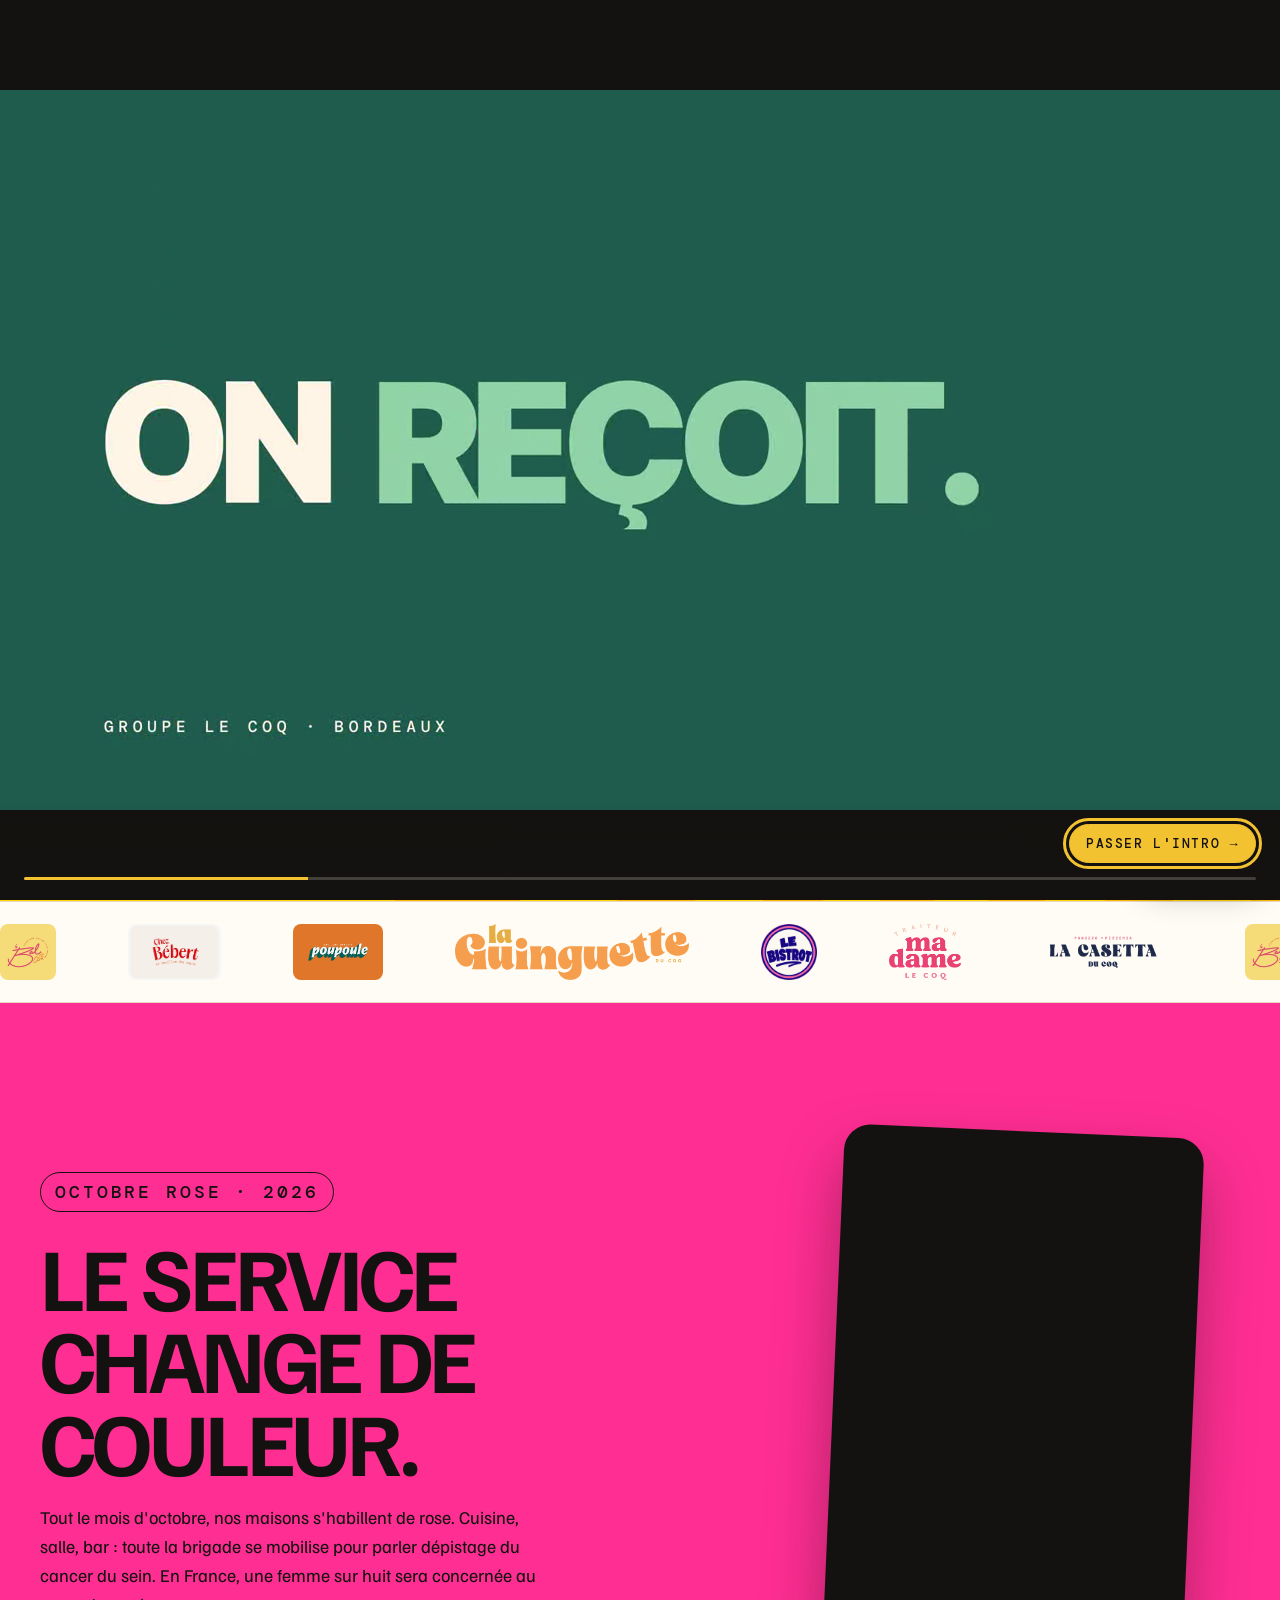
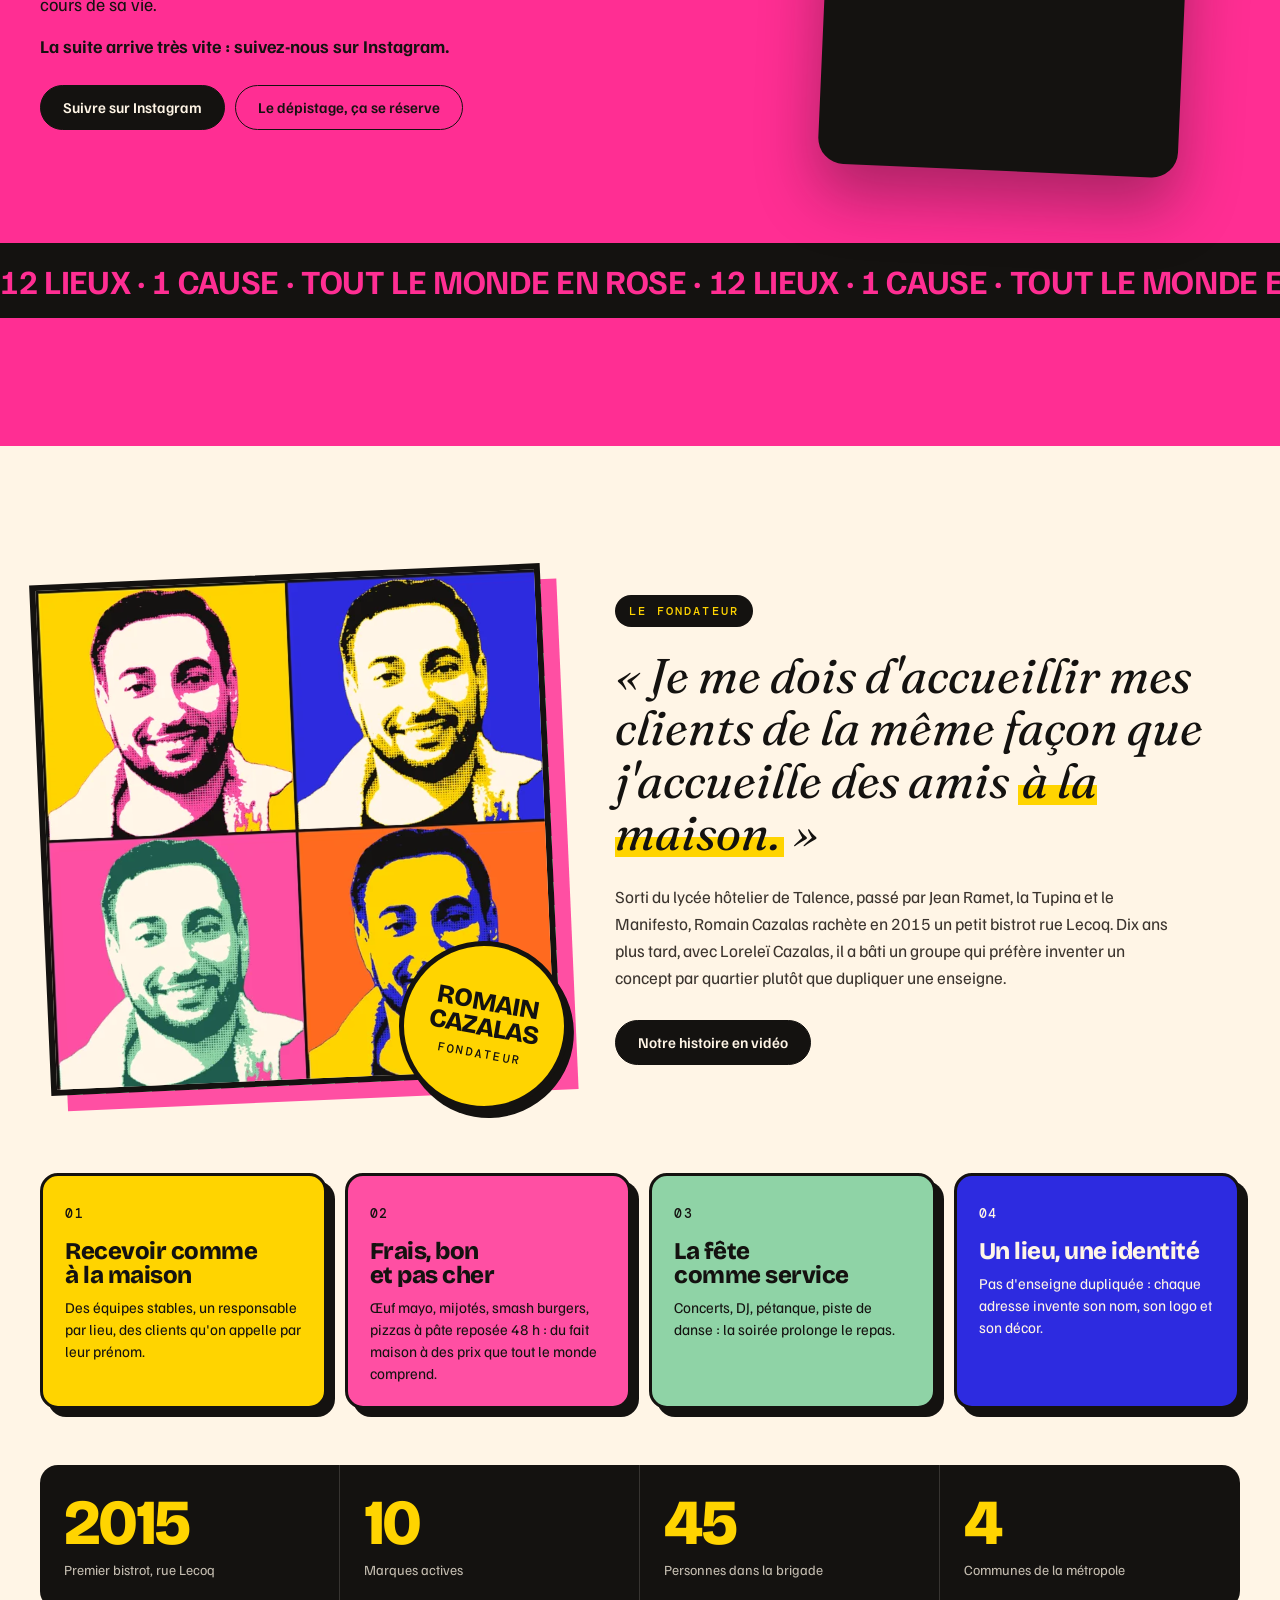
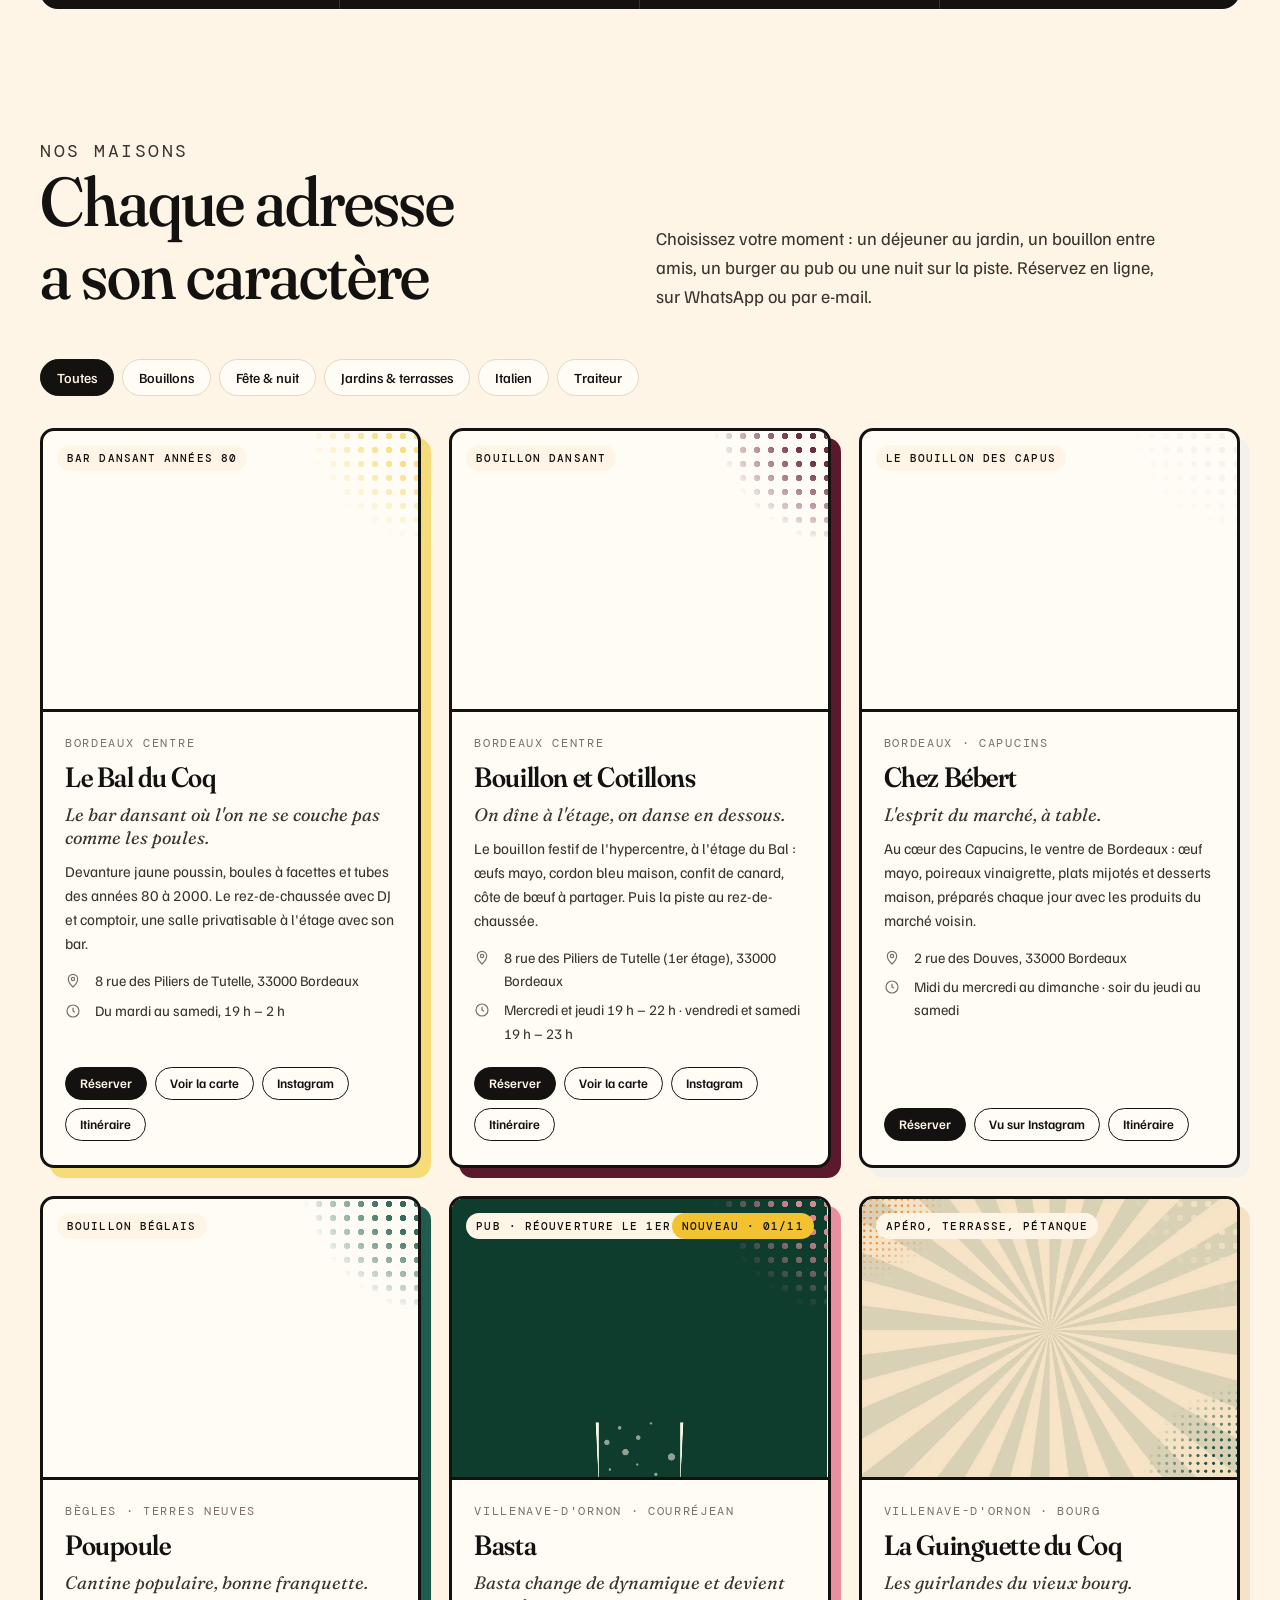
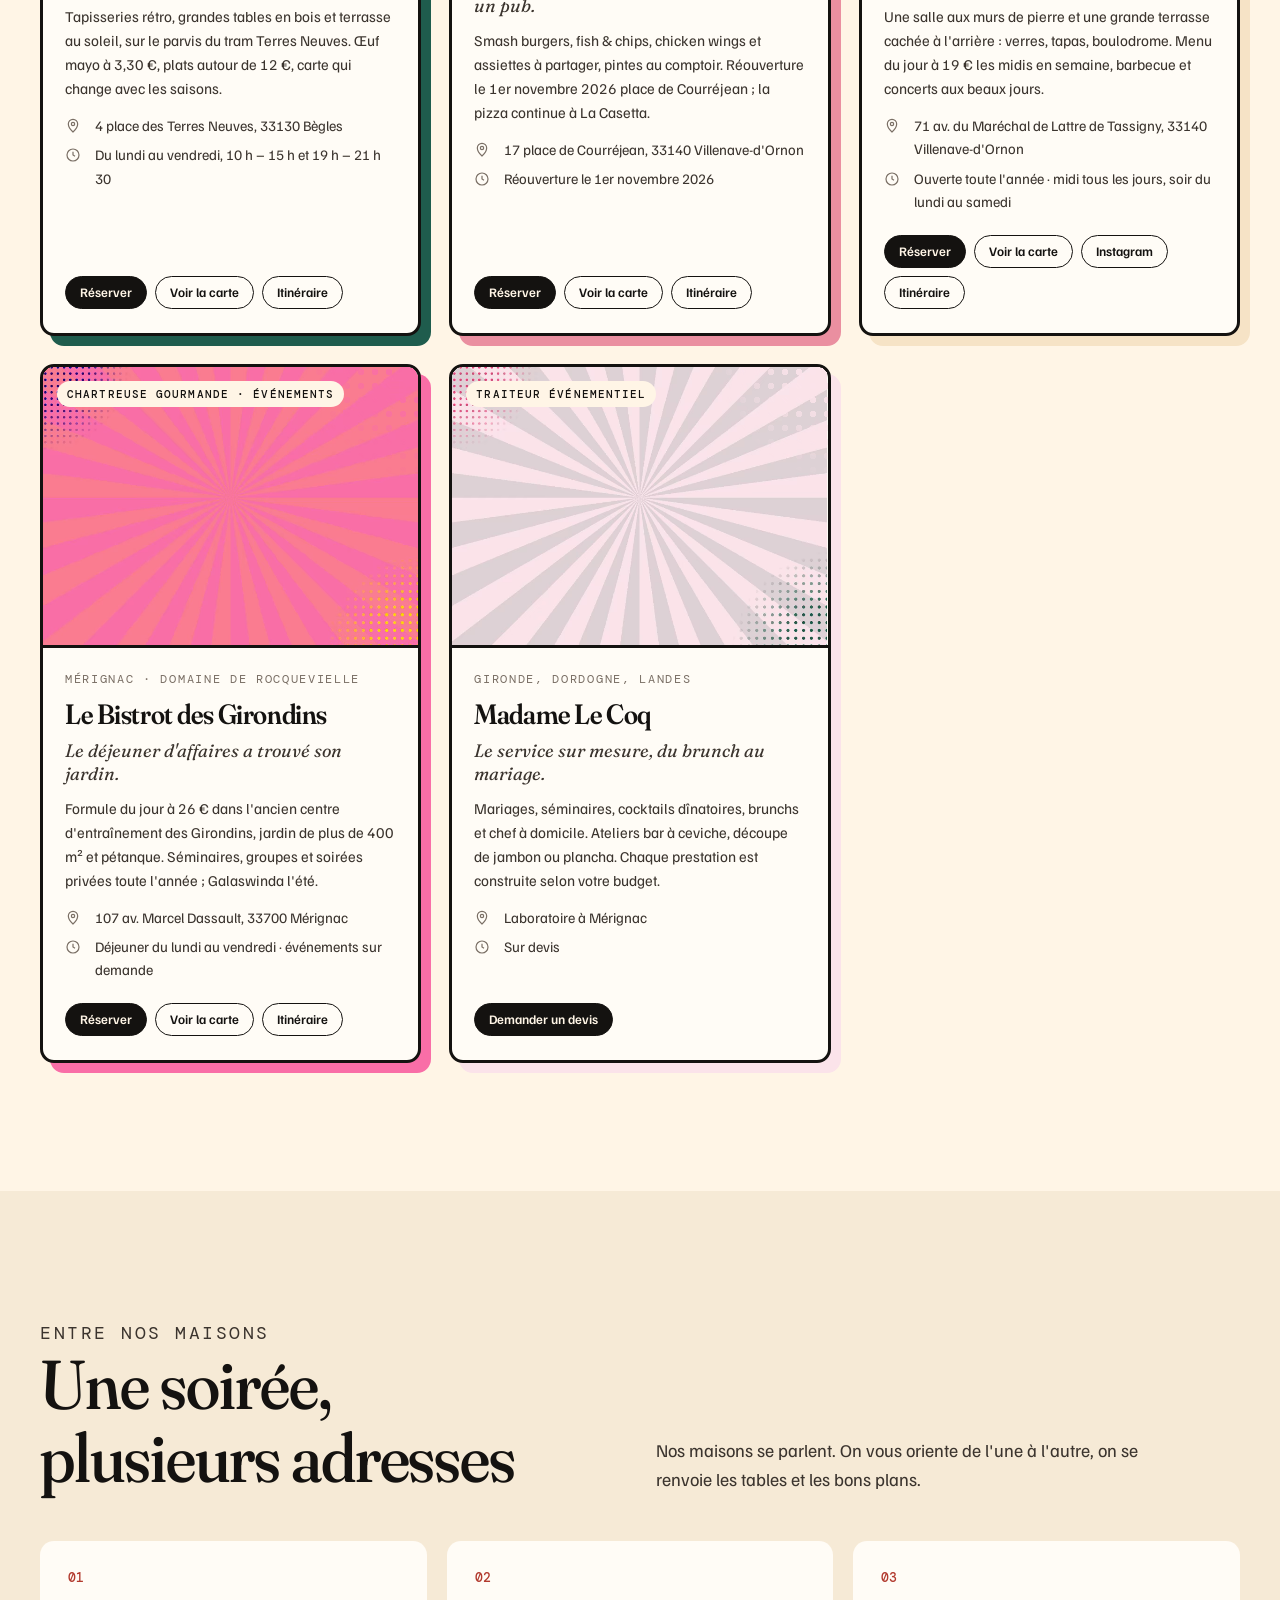
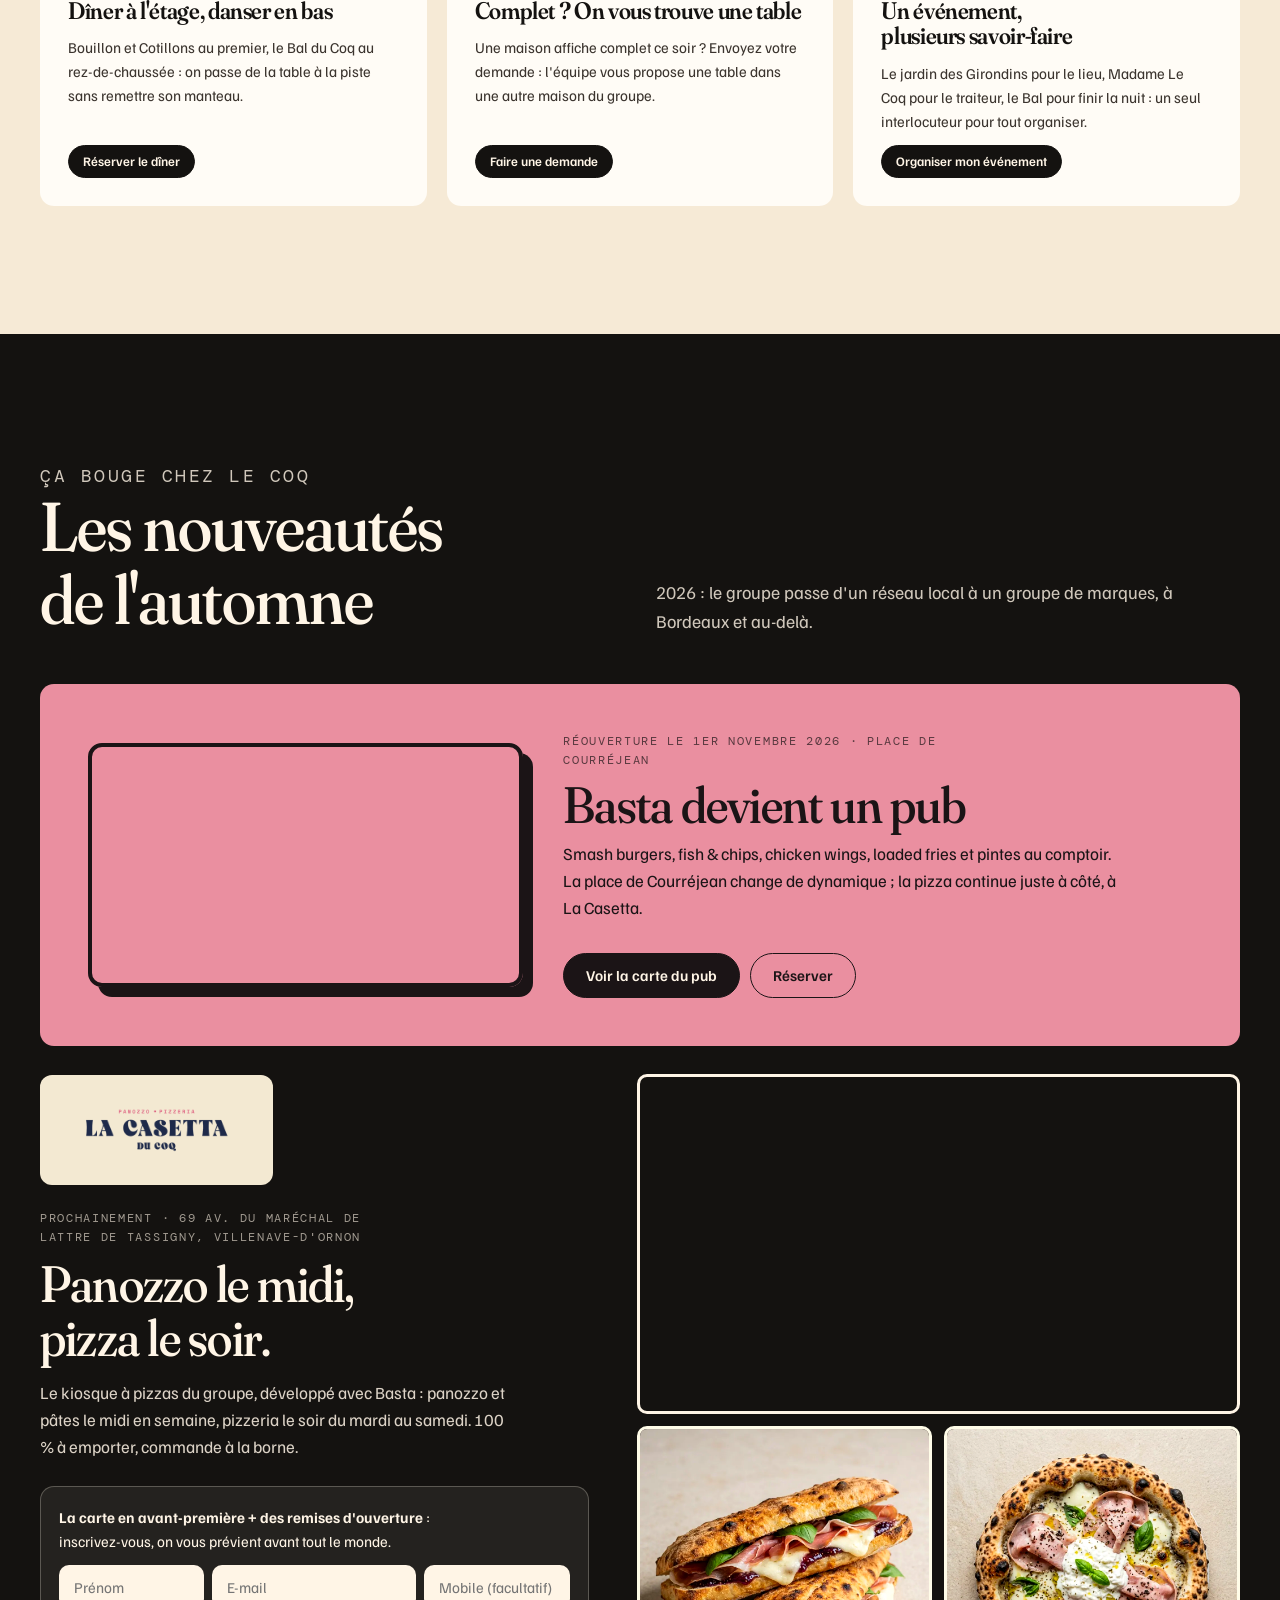
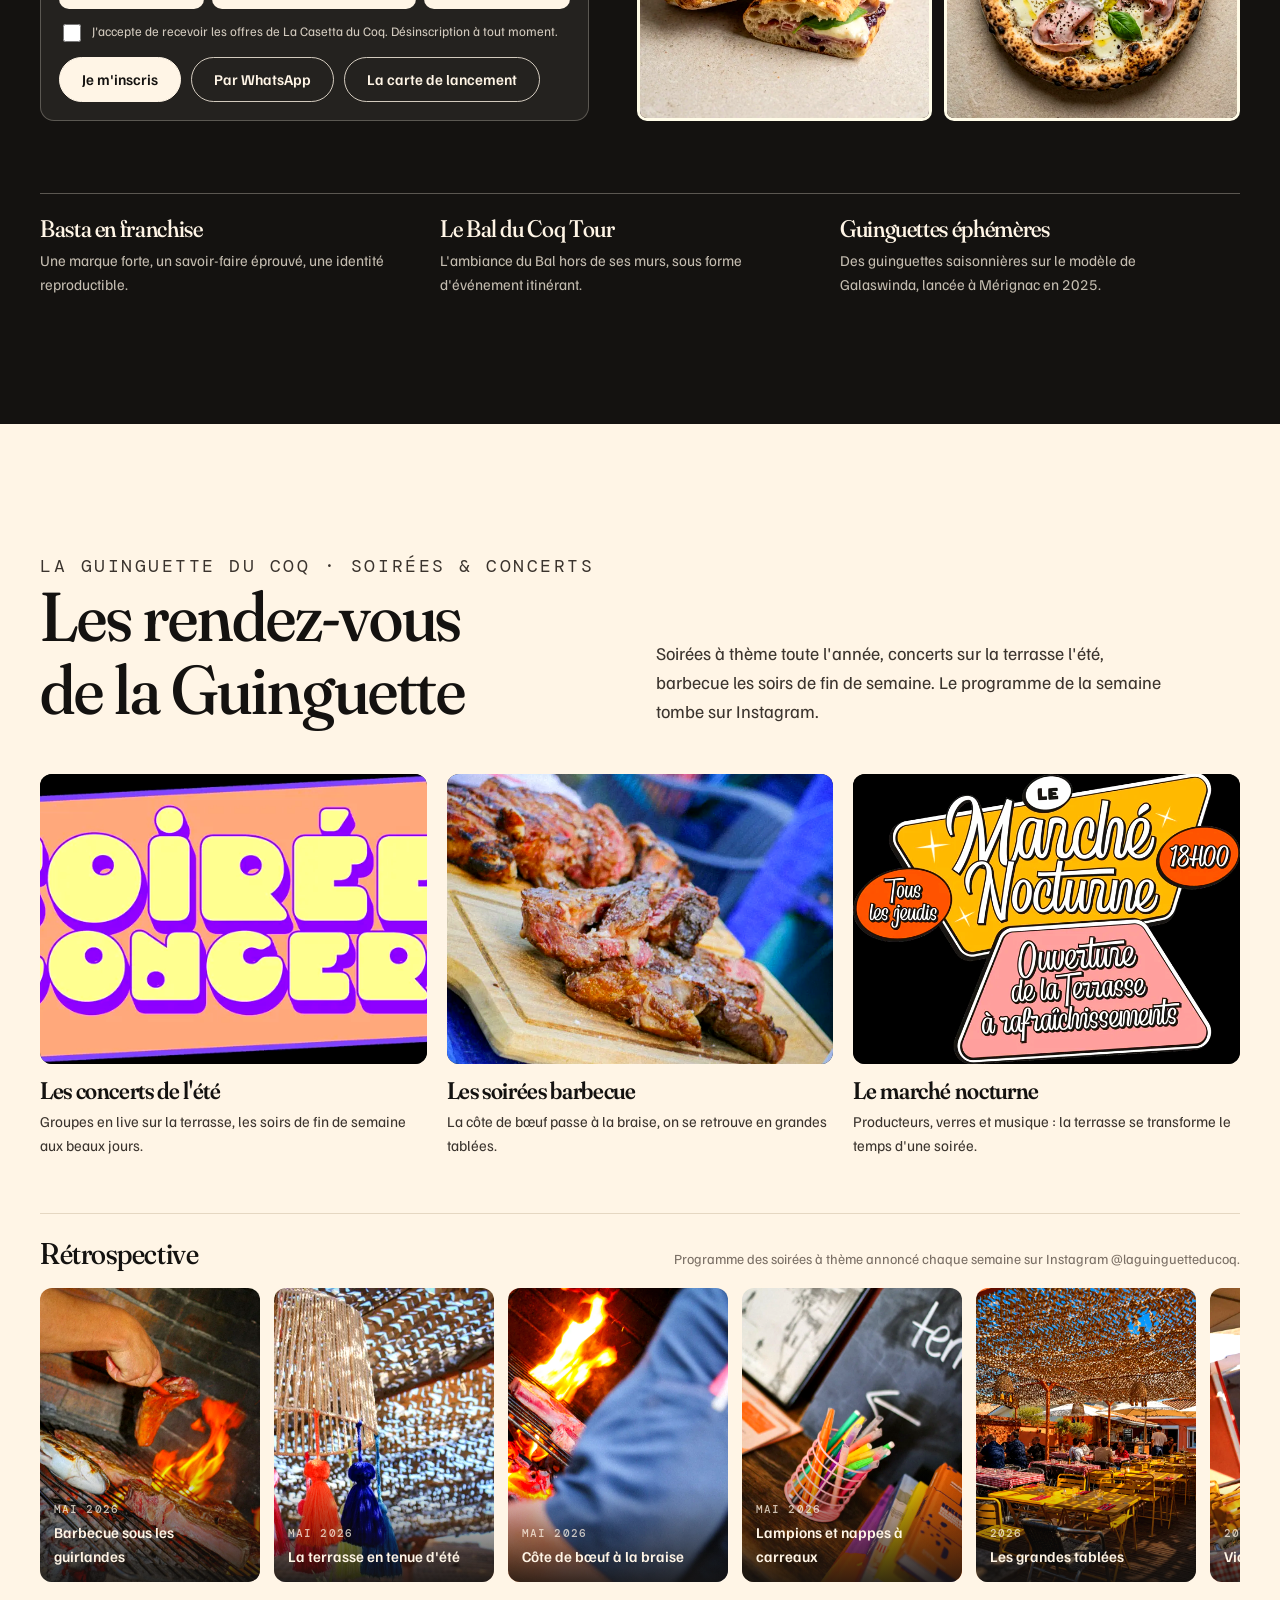
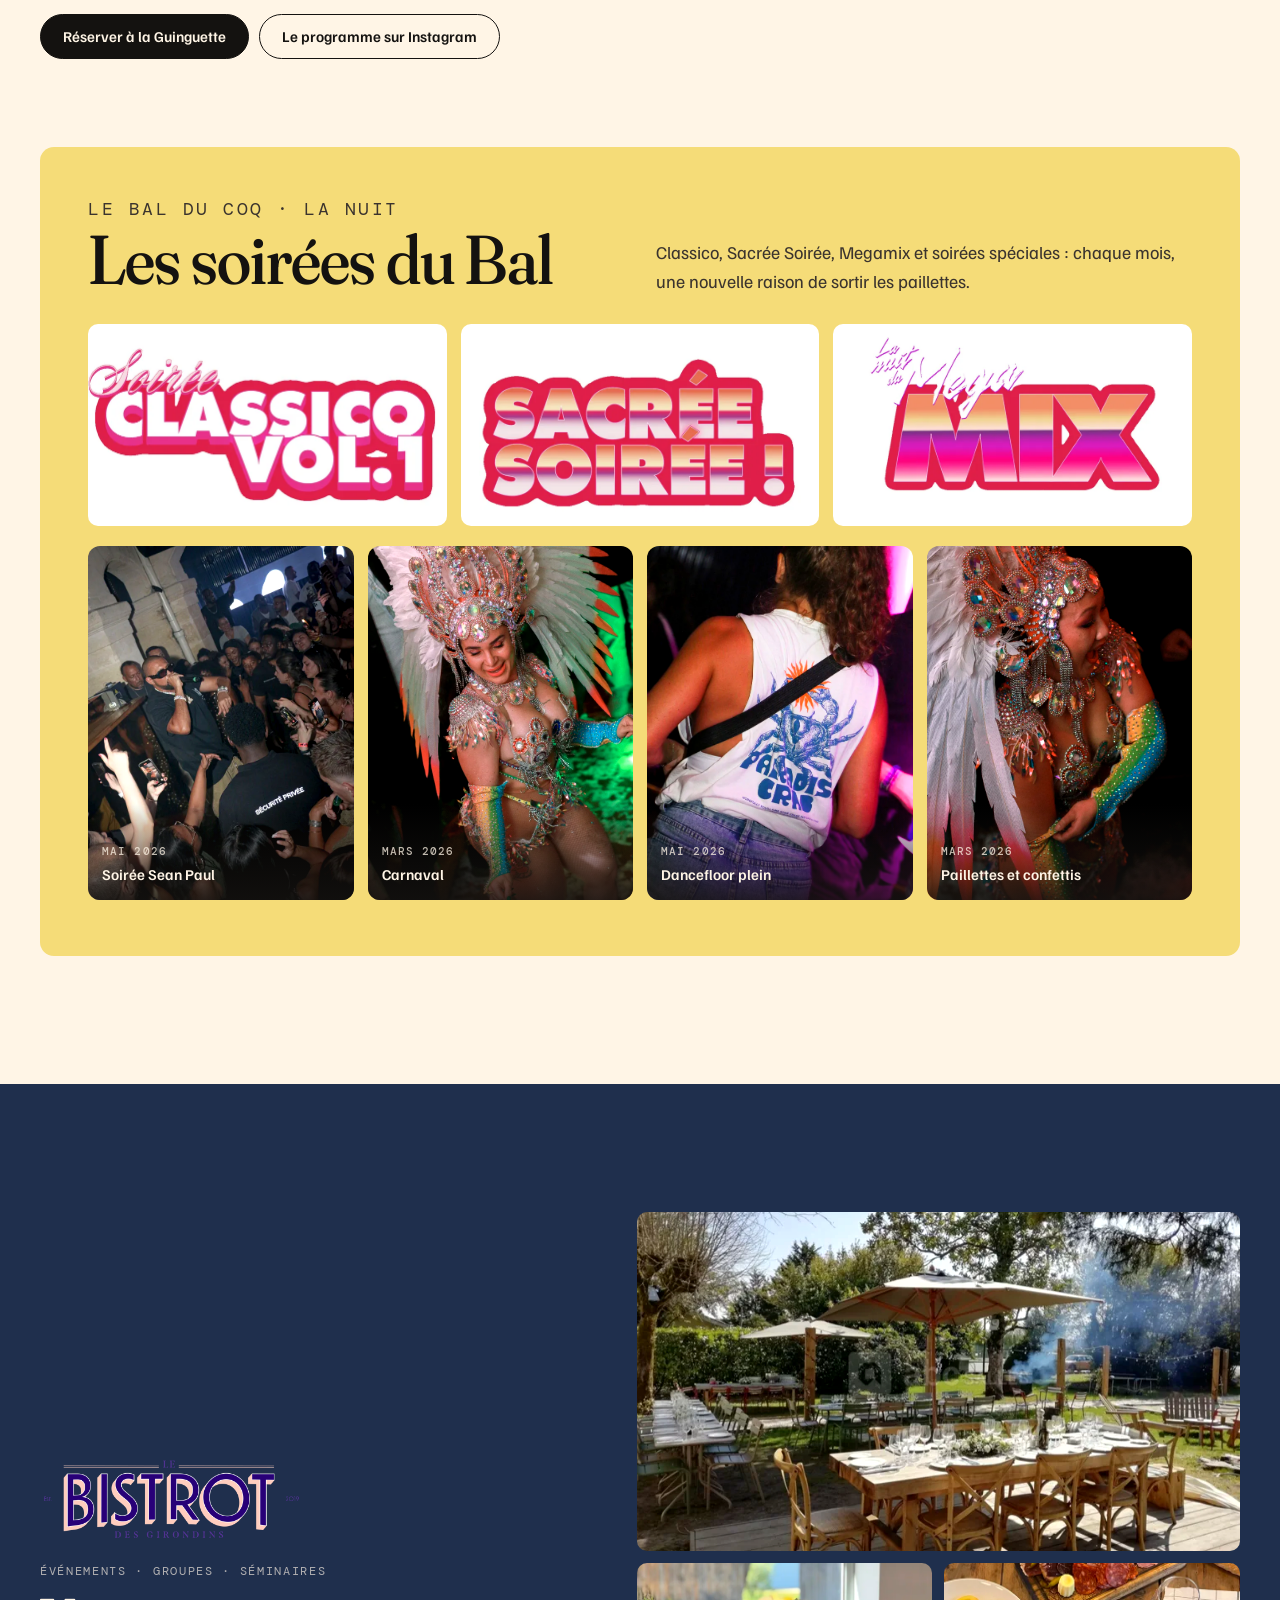
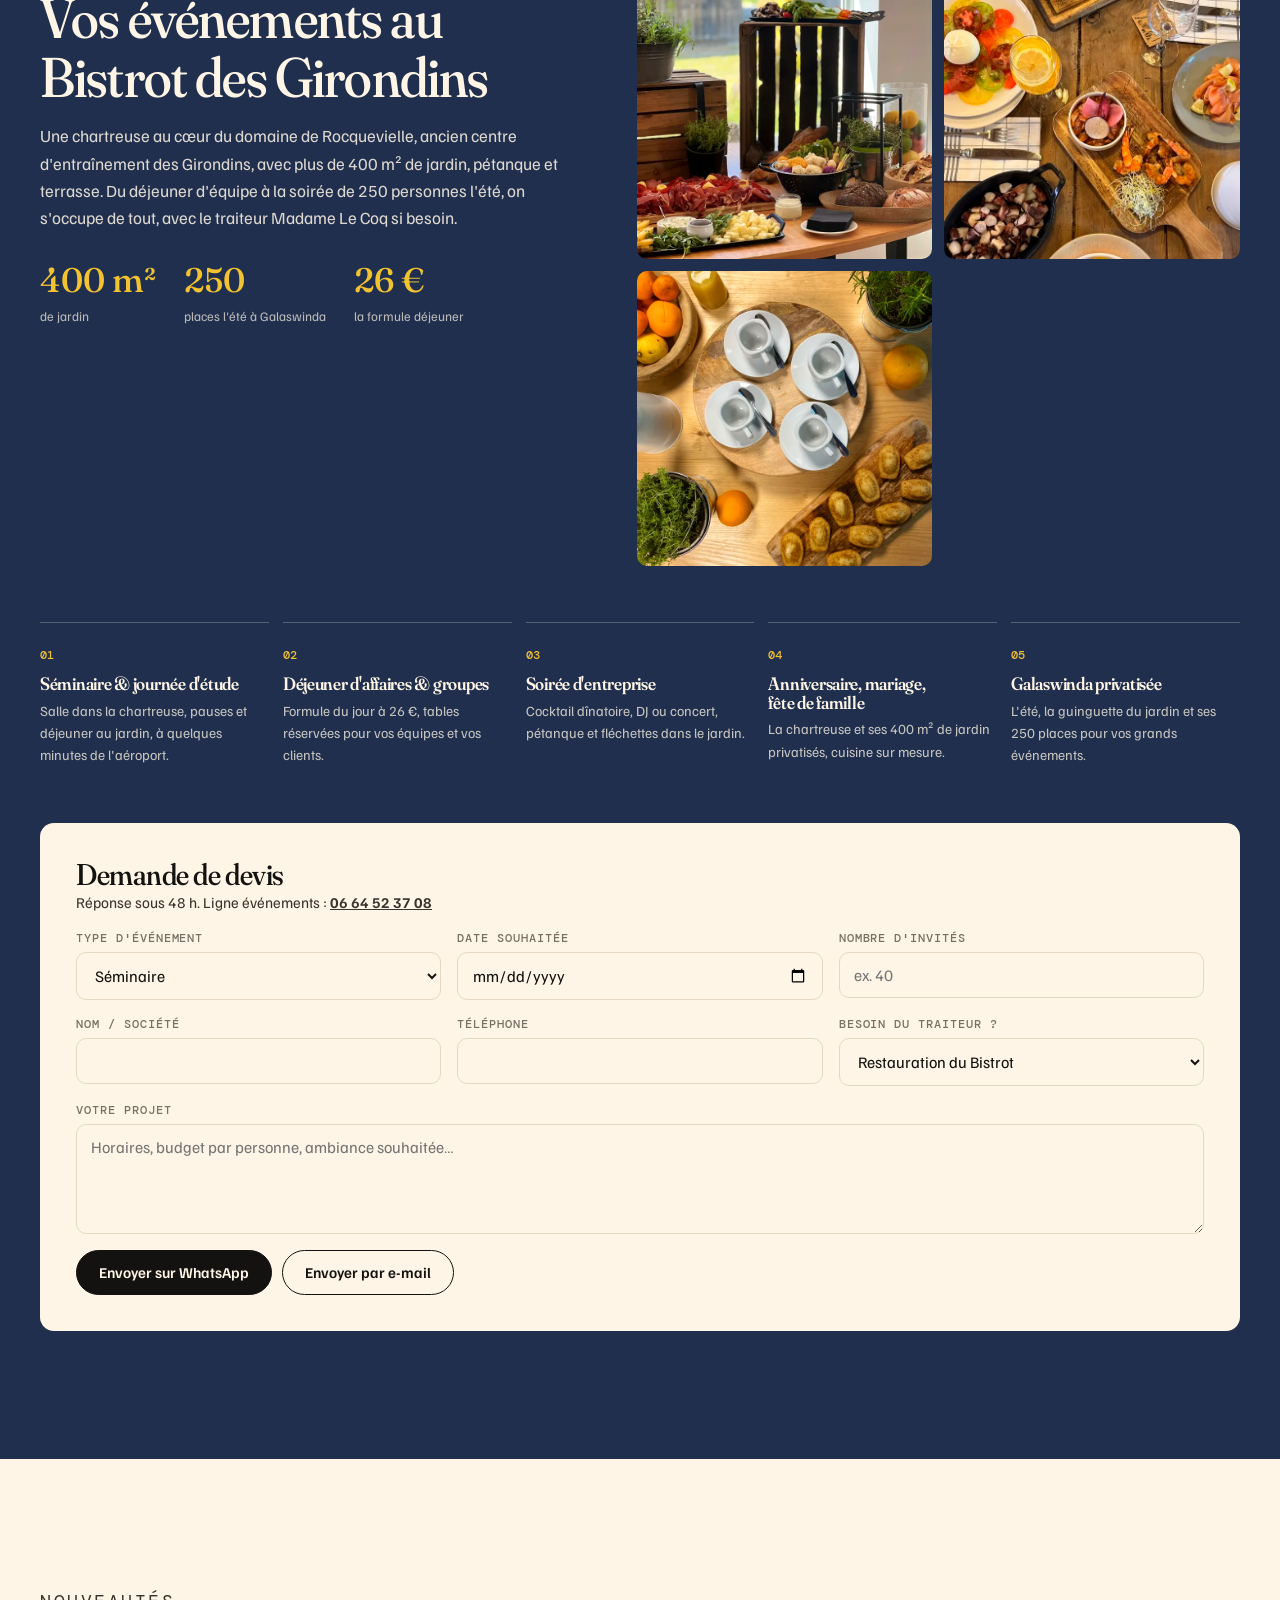
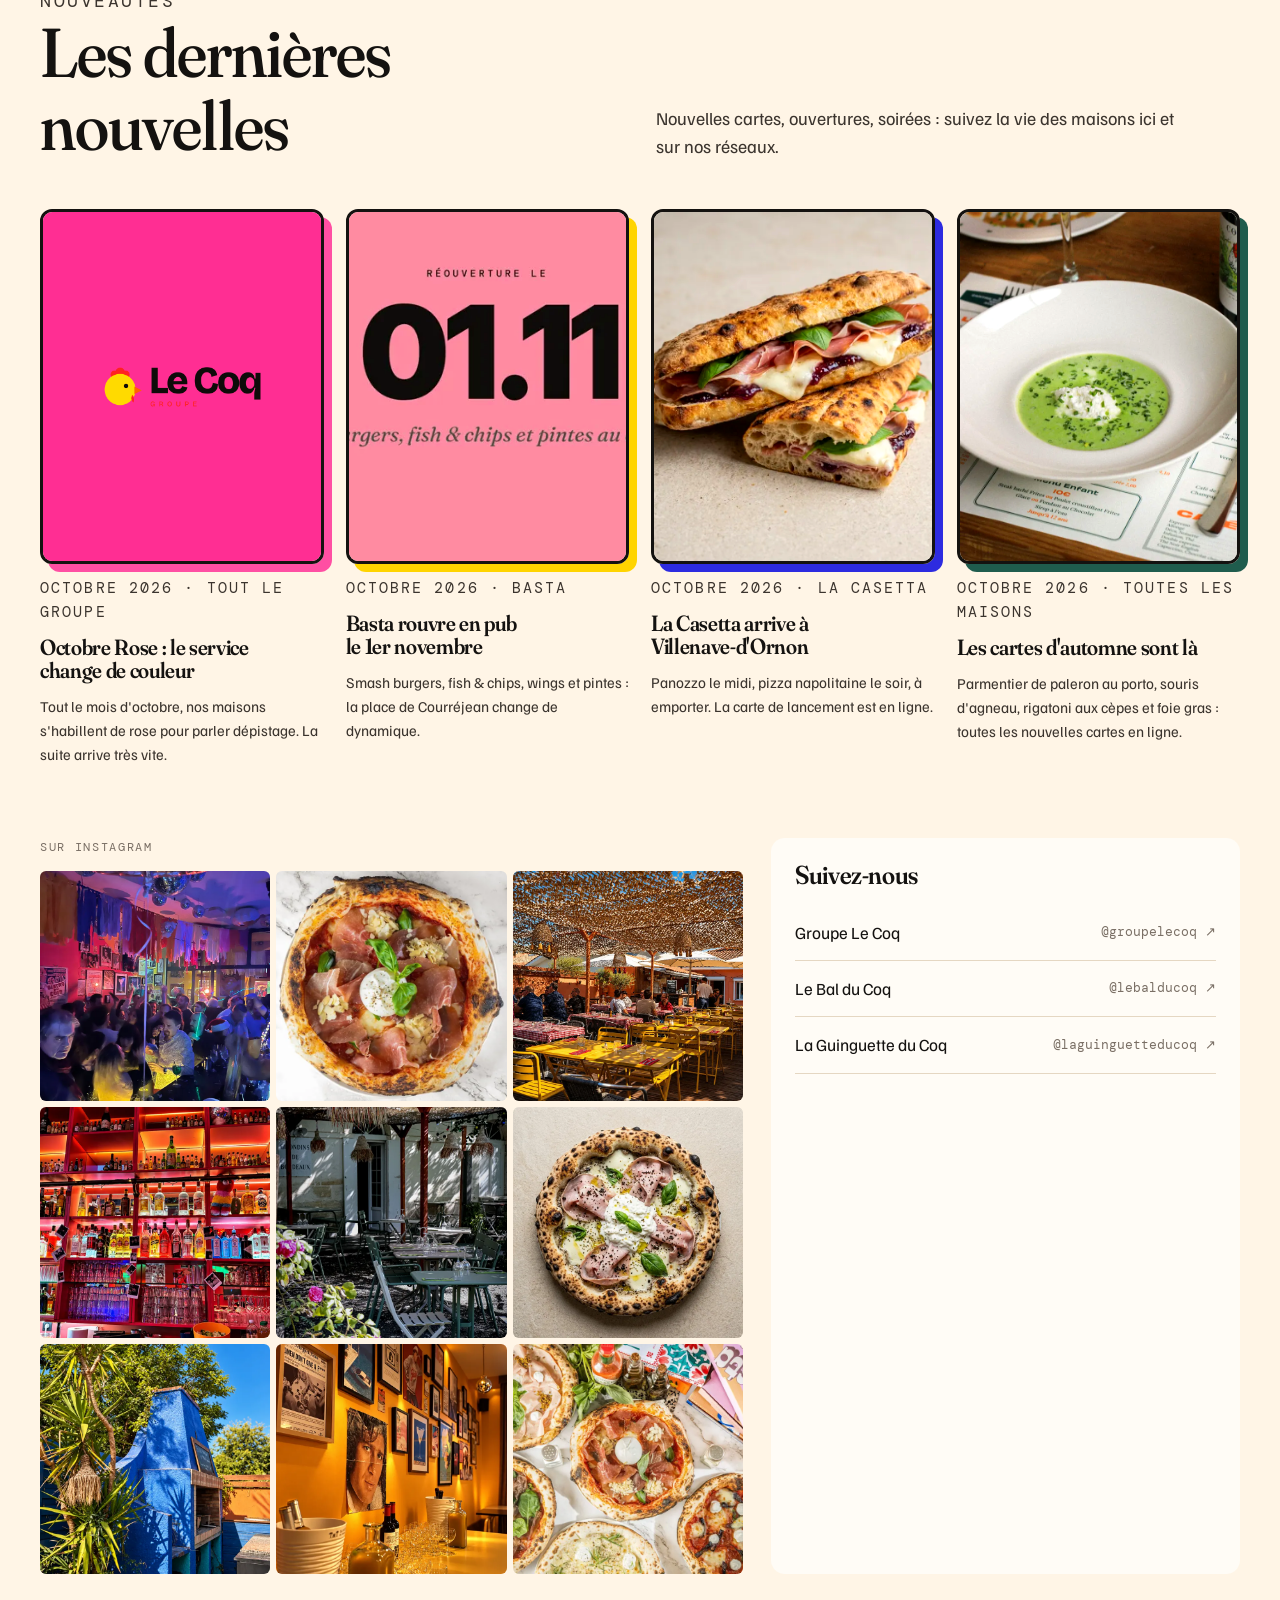
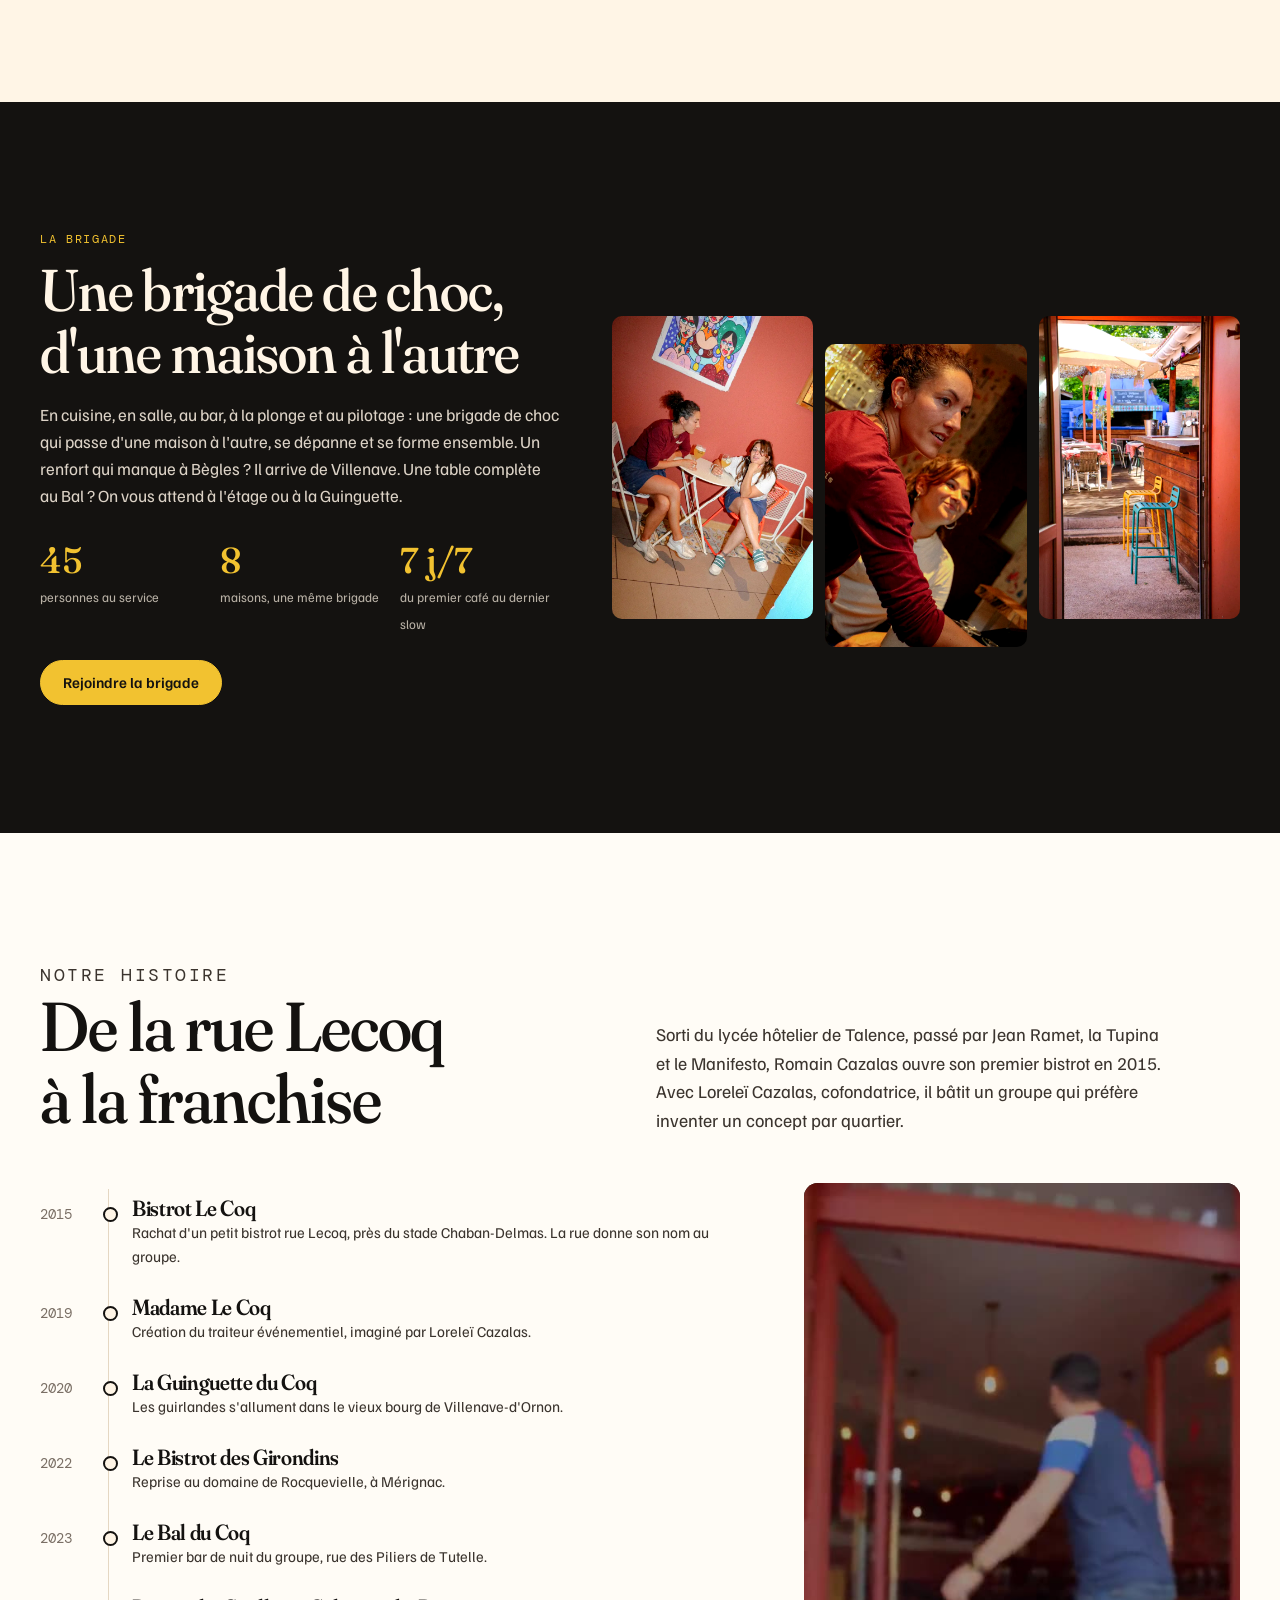
==== index.html @ f2f555e5 "Mise en ligne du site du Groupe Le Coq Co-Authored-By: Claude Opus 5.5 <noreply@anthropic.com> Claud" ====
<!doctype html>
<html lang="fr">
<head>
<meta charset="utf-8">
<meta name="viewport" content="width=device-width,initial-scale=1,viewport-fit=cover">
<title>Groupe Le Coq · Restaurants, bouillons, guinguettes, pub et bar dansant à Bordeaux</title>
<meta name="description" content="Le Bal du Coq, Bouillon et Cotillons, Chez Bébert, Poupoule, Basta, la Guinguette du Coq, le Bistrot des Girondins et Madame Le Coq : un groupe indépendant bordelais depuis 2015. Réservez en ligne, par WhatsApp ou par e-mail.">
<meta property="og:title" content="Groupe Le Coq · Dix ans de tables à la bordelaise">
<meta property="og:description" content="Bouillons, guinguettes, bar dansant, pub et traiteur à Bordeaux, Mérignac, Bègles et Villenave-d'Ornon.">
<meta property="og:image" content="assets/video/hero-poster.jpg">
<meta property="og:type" content="website">
<link rel="icon" href="assets/logos/lecoq-picto.svg" type="image/svg+xml">
<link rel="preconnect" href="https://fonts.googleapis.com"><link rel="preconnect" href="https://fonts.gstatic.com" crossorigin>
<link rel="stylesheet" href="https://fonts.googleapis.com/css2?family=Fraunces:ital,opsz,wght,SOFT@0,9..144,300..700,0..100;1,9..144,300..700,0..100&family=Familjen+Grotesk:wght@400;500;600;700&family=DM+Mono:wght@400;500&family=Bricolage+Grotesque:opsz,wght@12..96,800&display=swap">
<link rel="stylesheet" href="assets/style.css">
<script type="application/ld+json">{"@context":"https://schema.org","@type":"Organization","name":"Groupe Le Coq","foundingDate":"2015","founder":{"@type":"Person","name":"Romain Cazalas"},"areaServed":"Bordeaux","sameAs":["https://www.instagram.com/groupelecoq/"]}</script>
</head>
<body>
<a class="sr" href="#maisons">Aller aux maisons</a>
<!-- INTRO : film d'ouverture -->
<div class="intro" id="intro" role="dialog" aria-label="Film d'ouverture du Groupe Le Coq" hidden>
  <video id="intro-video" muted playsinline preload="auto" poster="assets/video/intro-poster.jpg"></video>
  <div class="intro-ui">
    <button class="intro-skip" type="button" id="intro-skip">Passer l'intro →</button>
    <div class="intro-bar"><span id="intro-prog"></span></div>
  </div>
</div>


<header class="top" id="top">
  <div class="wrap">
    <a class="logo" href="index.html" aria-label="Groupe Le Coq, accueil"><img src="assets/logos/lecoq-noir.png" alt="Groupe Le Coq"></a>
    <nav class="nav" id="nav" aria-label="Navigation principale">
      <a href="#maisons">Nos maisons</a>
      <a href="cartes.html">Les cartes</a>
      <a href="galerie.html">Galerie</a>
      <a href="#soirees">Soirées</a>
      <a href="#evenements">Événements</a>
      <a href="#brigade">La brigade</a>
      <a href="#recrutement">Recrutement</a>
      <a href="#presse">Presse</a>
    </nav>
    <button class="btn sm resa-btn" type="button" data-resa="">Réserver</button>
    <button class="burger" id="burger" type="button" aria-label="Ouvrir le menu" aria-expanded="false" aria-controls="nav"><span></span><span></span><span></span></button>
  </div>
</header>

<main>
  <!-- HERO pop -->
  <section class="hero-pop" aria-label="Présentation">
    <div class="hp-sun" aria-hidden="true"></div>
    <div class="hp-dots hp-dots-a" aria-hidden="true"></div>
    <div class="hp-dots hp-dots-b" aria-hidden="true"></div>
    <div class="wrap hp-grid">
      <div class="hp-txt">
        <p class="hp-pill">Groupe Le Coq · Bordeaux depuis 2015</p>
        <h1 class="hp-h1"><span class="hp-on">On</span> <span class="hp-win"><span class="hp-roll" id="hp-roll"><span>mange.</span><span>trinque.</span><span>danse.</span><span>reçoit.</span><span>mange.</span></span></span></h1>
        <p class="hp-tag">Dix ans de tables <em>à la bordelaise.</em></p>
        <p class="hp-sub">Bouillons, guinguettes, bar dansant, pub, pizzas et traiteur : une dizaine de maisons à Bordeaux, Mérignac, Bègles et Villenave-d'Ornon.</p>
        <div class="hp-ctas">
          <button class="btn noir" type="button" data-resa="">Réserver une table</button>
          <a class="btn contour-noir" href="cartes.html">Les cartes du moment</a>
          <button class="btn-film" type="button" id="revoir-film"><span>▶</span> Le film du groupe</button>
        </div>
      </div>
      <div class="hp-collage" aria-hidden="true">
        <div class="hp-cut hp-c1"><img src="assets/img/bdg-assiette-automne-s.webp" alt=""></div>
        <div class="hp-cut hp-c2"><img src="assets/img/bal-carnaval-2-s.webp" alt=""></div>
        <div class="hp-cut hp-c3"><img src="assets/img/pou-vert-s.webp" alt=""></div>
        <div class="hp-st hp-s1" style="background:#F5DC78"><img src="assets/logos/bal.png" alt=""></div>
        <div class="hp-st hp-s2"><img src="assets/logos/bistrot-rond.png" alt=""></div>
        <div class="hp-st hp-s3" style="background:#F6E3C6"><img src="assets/logos/guinguette.png" alt=""></div>
        <div class="hp-st hp-s4"><b>PUB</b><small>01.11</small></div>
      </div>
    </div>
    <div class="hp-band" aria-hidden="true"><div>Bouillons ✦ Guinguettes ✦ Pub ✦ Bar dansant ✦ Pizzas ✦ Jardins ✦ Traiteur ✦ Bouillons ✦ Guinguettes ✦ Pub ✦ Bar dansant ✦ Pizzas ✦ Jardins ✦ Traiteur ✦&nbsp;</div></div>
  </section>

  <div class="marquee" aria-label="Nos marques"><div class="track" id="marquee"></div></div>

  <!-- OCTOBRE ROSE -->
  <section class="sec octobre-rose" id="octobre-rose" hidden>
    <div class="wrap or-grid">
      <div class="or-txt">
        <p class="or-pill">Octobre Rose · 2026</p>
        <h2 id="or-titre"></h2>
        <p id="or-texte"></p>
        <p class="or-suite" id="or-suite"></p>
        <div class="row"><a class="btn noir" id="or-insta" target="_blank" rel="noopener">Suivre sur Instagram</a><a class="btn contour-noir" id="or-lien" target="_blank" rel="noopener">Le dépistage, ça se réserve</a></div>
      </div>
      <div class="or-video"><video id="or-video" muted loop playsinline preload="none" aria-label="Teaser Octobre Rose du Groupe Le Coq"></video></div>
    </div>
    <div class="or-marquee" aria-hidden="true"><div>12 lieux · 1 cause · tout le monde en rose · 12 lieux · 1 cause · tout le monde en rose · 12 lieux · 1 cause · tout le monde en rose ·&nbsp;</div></div>
  </section>

  <!-- FONDATEUR / MANIFESTE -->
  <section class="sec fondateur" id="fondateur">
    <div class="wrap">
      <div class="fd-grid">
        <figure class="fd-portrait reveal">
          <img src="assets/img/romain-pop-s.webp" srcset="assets/img/romain-pop-s.webp 640w, assets/img/romain-pop.webp 1200w" sizes="(max-width:820px) 90vw, 520px" alt="Portrait pop art de Romain Cazalas, fondateur du Groupe Le Coq" loading="lazy">
          <figcaption class="fd-sticker"><b>Romain Cazalas</b><span>Fondateur</span></figcaption>
        </figure>
        <div class="fd-txt reveal">
          <p class="hp-pill">Le fondateur</p>
          <blockquote>« Je me dois d'accueillir mes clients de la même façon que j'accueille des amis <mark>à la maison.</mark> »</blockquote>
          <p class="fd-bio">Sorti du lycée hôtelier de Talence, passé par Jean Ramet, la Tupina et le Manifesto, Romain Cazalas rachète en 2015 un petit bistrot rue Lecoq. Dix ans plus tard, avec Loreleï Cazalas, il a bâti un groupe qui préfère inventer un concept par quartier plutôt que dupliquer une enseigne.</p>
          <a class="btn noir" href="#histoire">Notre histoire en vidéo</a>
        </div>
      </div>
      <div class="fd-conv">
        <div class="cv reveal" style="--c:#FFD400"><b>01</b><h3>Recevoir comme à la maison</h3><p>Des équipes stables, un responsable par lieu, des clients qu'on appelle par leur prénom.</p></div>
        <div class="cv reveal" style="--c:#FF4FA3"><b>02</b><h3>Frais, bon et pas cher</h3><p>Œuf mayo, mijotés, smash burgers, pizzas à pâte reposée 48 h : du fait maison à des prix que tout le monde comprend.</p></div>
        <div class="cv reveal" style="--c:#8FD3A6"><b>03</b><h3>La fête comme service</h3><p>Concerts, DJ, pétanque, piste de danse : la soirée prolonge le repas.</p></div>
        <div class="cv reveal" style="--c:#2D2BE0;--t:#FFF5E6"><b>04</b><h3>Un lieu, une identité</h3><p>Pas d'enseigne dupliquée : chaque adresse invente son nom, son logo et son décor.</p></div>
      </div>
      <div class="fd-chiffres reveal">
        <div><strong>2015</strong><span>Premier bistrot, rue Lecoq</span></div>
        <div><strong>10</strong><span>Marques actives</span></div>
        <div><strong>45</strong><span>Personnes dans la brigade</span></div>
        <div><strong>4</strong><span>Communes de la métropole</span></div>
      </div>
    </div>
  </section>

  <!-- MAISONS -->
  <section class="sec" id="maisons" style="padding-top:0">
    <div class="wrap">
      <div class="sec-head">
        <div><p class="label">Nos maisons</p><h2>Chaque adresse a son caractère</h2></div>
        <p>Choisissez votre moment : un déjeuner au jardin, un bouillon entre amis, un burger au pub ou une nuit sur la piste. Réservez en ligne, sur WhatsApp ou par e-mail.</p>
      </div>
      <div class="filtres" id="filtres" role="group" aria-label="Filtrer les maisons"></div>
      <div class="maisons" id="liste-maisons"></div>
    </div>
  </section>

  <!-- ENTRE NOS MAISONS -->
  <section class="sec passerelles" id="entre-maisons">
    <div class="wrap">
      <div class="sec-head">
        <div><p class="label">Entre nos maisons</p><h2>Une soirée, plusieurs adresses</h2></div>
        <p>Nos maisons se parlent. On vous oriente de l'une à l'autre, on se renvoie les tables et les bons plans.</p>
      </div>
      <div class="ponts">
        <article class="pont"><span class="num">01</span><h3>Dîner à l'étage, danser en bas</h3><p>Bouillon et Cotillons au premier, le Bal du Coq au rez-de-chaussée : on passe de la table à la piste sans remettre son manteau.</p><button class="btn sm" type="button" data-resa="cotillons">Réserver le dîner</button></article>
        <article class="pont"><span class="num">02</span><h3>Complet ? On vous trouve une table</h3><p>Une maison affiche complet ce soir ? Envoyez votre demande : l'équipe vous propose une table dans une autre maison du groupe.</p><button class="btn sm" type="button" data-resa="">Faire une demande</button></article>
        <article class="pont"><span class="num">03</span><h3>Un événement, plusieurs savoir-faire</h3><p>Le jardin des Girondins pour le lieu, Madame Le Coq pour le traiteur, le Bal pour finir la nuit : un seul interlocuteur pour tout organiser.</p><a class="btn sm" href="#evenements">Organiser mon événement</a></article>
      </div>
    </div>
  </section>

  <!-- BIENTÔT -->
  <section class="sec bientot" id="bientot">
    <div class="wrap">
      <div class="sec-head">
        <div><p class="label">Ça bouge chez Le Coq</p><h2>Les nouveautés de l'automne</h2></div>
        <p>2026 : le groupe passe d'un réseau local à un groupe de marques, à Bordeaux et au-delà.</p>
      </div>
      <div class="duo">
        <article class="nouv pub">
          <div class="pub-vid"><video data-auto muted loop playsinline preload="none" poster="assets/video/basta-teaser-poster.jpg" aria-label="Teaser Basta devient un pub"><source src="assets/video/basta-teaser.webm" type="video/webm"><source src="assets/video/basta-teaser.mp4" type="video/mp4"></video></div>
          <p class="label">Réouverture le 1er novembre 2026 · place de Courréjean</p>
          <h3>Basta devient un pub</h3>
          <p>Smash burgers, fish &amp; chips, chicken wings, loaded fries et pintes au comptoir. La place de Courréjean change de dynamique ; la pizza continue juste à côté, à La Casetta.</p>
          <div class="row"><a class="btn blanc" href="cartes.html#basta">Voir la carte du pub</a><button class="btn contour-blanc" type="button" data-resa="basta">Réserver</button></div>
        </article>
        <div id="feature"></div>
      </div>
      <div class="projets">
        <div><h4>Basta en franchise</h4><p>Une marque forte, un savoir-faire éprouvé, une identité reproductible.</p></div>
        <div><h4>Le Bal du Coq Tour</h4><p>L'ambiance du Bal hors de ses murs, sous forme d'événement itinérant.</p></div>
        <div><h4>Guinguettes éphémères</h4><p>Des guinguettes saisonnières sur le modèle de Galaswinda, lancée à Mérignac en 2025.</p></div>
      </div>
    </div>
  </section>

  <!-- SOIRÉES -->
  <section class="sec" id="soirees">
    <div class="wrap">
      <div class="sec-head">
        <div><p class="label">La Guinguette du Coq · soirées &amp; concerts</p><h2>Les rendez-vous de la Guinguette</h2></div>
        <p>Soirées à thème toute l'année, concerts sur la terrasse l'été, barbecue les soirs de fin de semaine. Le programme de la semaine tombe sur Instagram.</p>
      </div>
      <div class="rdv" id="rdv"></div>
      <div class="retro-head"><h3>Rétrospective</h3><p id="gdc-note"></p></div>
      <div class="retro" id="retro-gdc"></div>
      <div class="row" style="margin-top:24px"><button class="btn" type="button" data-resa="guinguette">Réserver à la Guinguette</button><a class="btn clair" href="https://www.instagram.com/laguinguetteducoq/" target="_blank" rel="noopener">Le programme sur Instagram</a></div>

      <div class="bal-soirees">
        <div class="sec-head" style="margin-bottom:28px">
          <div><p class="label">Le Bal du Coq · la nuit</p><h2>Les soirées du Bal</h2></div>
          <p>Classico, Sacrée Soirée, Megamix et soirées spéciales : chaque mois, une nouvelle raison de sortir les paillettes.</p>
        </div>
        <div class="formats" id="bal-formats"></div>
        <div class="retro" id="retro-bal"></div>
      </div>
    </div>
  </section>

  <!-- ÉVÉNEMENTS BDG -->
  <section class="sec events-bdg" id="evenements">
    <div class="wrap">
      <div class="ev-hero">
        <div class="ev-txt">
          <img class="lg" src="assets/logos/bdg.png" alt="Le Bistrot des Girondins">
          <p class="label">Événements · groupes · séminaires</p>
          <h2>Vos événements au Bistrot des Girondins</h2>
          <p>Une chartreuse au cœur du domaine de Rocquevielle, ancien centre d'entraînement des Girondins, avec plus de 400 m² de jardin, pétanque et terrasse. Du déjeuner d'équipe à la soirée de 250 personnes l'été, on s'occupe de tout, avec le traiteur Madame Le Coq si besoin.</p>
          <div class="ev-kpi"><div><strong>400 m²</strong><span>de jardin</span></div><div><strong>250</strong><span>places l'été à Galaswinda</span></div><div><strong>26 €</strong><span>la formule déjeuner</span></div></div>
        </div>
        <div class="ev-gal" id="ev-gal"></div>
      </div>
      <div class="ev-formats" id="ev-formats"></div>
      <form class="devis" id="devis" novalidate>
        <div class="devis-head"><h3>Demande de devis</h3><p>Réponse sous 48 h. Ligne événements : <b id="tel-ev"></b></p></div>
        <div class="champ"><label for="d-type">Type d'événement</label><select id="d-type"><option>Séminaire</option><option>Déjeuner d'équipe</option><option>Soirée d'entreprise</option><option>Anniversaire</option><option>Mariage / fête de famille</option><option>Galaswinda privatisée</option><option>Autre</option></select></div>
        <div class="champ"><label for="d-date">Date souhaitée</label><input id="d-date" type="date"></div>
        <div class="champ"><label for="d-pers">Nombre d'invités</label><input id="d-pers" type="number" min="5" inputmode="numeric" placeholder="ex. 40"></div>
        <div class="champ"><label for="d-nom">Nom / société</label><input id="d-nom" autocomplete="organization"></div>
        <div class="champ"><label for="d-tel">Téléphone</label><input id="d-tel" type="tel" autocomplete="tel"></div>
        <div class="champ"><label for="d-traiteur">Besoin du traiteur ?</label><select id="d-traiteur"><option>Restauration du Bistrot</option><option>Traiteur Madame Le Coq</option><option>À définir ensemble</option></select></div>
        <div class="champ full"><label for="d-msg">Votre projet</label><textarea id="d-msg" placeholder="Horaires, budget par personne, ambiance souhaitée…"></textarea></div>
        <div class="full row" style="margin-top:0"><button class="btn" type="button" data-devis="wa">Envoyer sur WhatsApp</button><button class="btn clair" type="button" data-devis="mail">Envoyer par e-mail</button></div>
        <p class="full retour" id="d-retour" hidden></p>
      </form>
    </div>
  </section>

  <!-- NOUVEAUTÉS + RÉSEAUX -->
  <section class="sec" id="nouveautes">
    <div class="wrap">
      <div class="sec-head">
        <div><p class="label">Nouveautés</p><h2>Les dernières nouvelles</h2></div>
        <p>Nouvelles cartes, ouvertures, soirées : suivez la vie des maisons ici et sur nos réseaux.</p>
      </div>
      <div class="news" id="news"></div>
      <div class="reseaux">
        <div>
          <p class="label" style="margin-bottom:14px">Sur Instagram</p>
          <div id="insta"></div>
        </div>
        <div class="panel">
          <h3>Suivez-nous</h3>
          <ul class="comptes" id="comptes"></ul>
          <div class="fb-wrap" id="fb"></div>
        </div>
      </div>
    </div>
  </section>

  <!-- BRIGADE -->
  <section class="sec brigade" id="brigade">
    <div class="wrap">
      <div class="brig">
        <div class="brig-txt">
          <p class="label">La brigade</p>
          <h2>Une brigade de choc, d'une maison à l'autre</h2>
          <p id="brig-texte"></p>
          <div class="brig-kpi" id="brig-kpi"></div>
          <div class="row"><a class="btn jaune" href="#recrutement">Rejoindre la brigade</a></div>
        </div>
        <div class="brig-gal" id="brig-gal"></div>
      </div>
    </div>
  </section>

  <!-- HISTOIRE -->
  <section class="sec" id="histoire" style="background:var(--papier)">
    <div class="wrap">
      <div class="sec-head">
        <div><p class="label">Notre histoire</p><h2>De la rue Lecoq à la franchise</h2></div>
        <p>Sorti du lycée hôtelier de Talence, passé par Jean Ramet, la Tupina et le Manifesto, Romain Cazalas ouvre son premier bistrot en 2015. Avec Loreleï Cazalas, cofondatrice, il bâtit un groupe qui préfère inventer un concept par quartier.</p>
      </div>
      <div class="histoire">
        <ol class="frise">
          <li><span class="an">2015</span><div><h4>Bistrot Le Coq</h4><p>Rachat d'un petit bistrot rue Lecoq, près du stade Chaban-Delmas. La rue donne son nom au groupe.</p></div></li>
          <li><span class="an">2019</span><div><h4>Madame Le Coq</h4><p>Création du traiteur événementiel, imaginé par Loreleï Cazalas.</p></div></li>
          <li><span class="an">2020</span><div><h4>La Guinguette du Coq</h4><p>Les guirlandes s'allument dans le vieux bourg de Villenave-d'Ornon.</p></div></li>
          <li><span class="an">2022</span><div><h4>Le Bistrot des Girondins</h4><p>Reprise au domaine de Rocquevielle, à Mérignac.</p></div></li>
          <li><span class="an">2023</span><div><h4>Le Bal du Coq</h4><p>Premier bar de nuit du groupe, rue des Piliers de Tutelle.</p></div></li>
          <li><span class="an">2025</span><div><h4>Poupoule, Cotillons, Galaswinda, Basta</h4><p>Des bouillons, une guinguette d'été de 250 places et une trattoria italo-disco.</p></div></li>
          <li><span class="an">2026</span><div><h4>La Casetta, Basta pub et la franchise</h4><p>Un kiosque à pizzas, Basta qui passe en pub et une première marque ouverte à la franchise.</p></div></li>
        </ol>
        <figure class="video-portrait" style="margin:0">
          <video controls preload="none" playsinline poster="assets/video/histoire-poster.jpg"><source src="assets/video/histoire.mp4" type="video/mp4"></video>
          <figcaption><p>Romain Cazalas présente le groupe (vidéo tournée en 2022).</p></figcaption>
        </figure>
      </div>
    </div>
  </section>

  <!-- RECRUTEMENT -->
  <section class="sec" id="recrutement" style="background:var(--creme-2)">
    <div class="wrap">
      <div class="sec-head">
        <div><p class="label">Recrutement</p><h2>Rejoignez la basse-cour</h2></div>
        <p>Salle, cuisine, bar, management : on recrute toute l'année des gens qui aiment recevoir. Repas fournis, contrats convention HCR, évolution possible dans les autres maisons.</p>
      </div>
      <div class="reco">
        <div><p class="label" style="margin-bottom:14px">Offres en cours</p><div class="offres" id="offres"></div></div>
        <form class="candidature" id="candidature" novalidate>
          <div class="champ"><label for="c-prenom">Prénom</label><input id="c-prenom" name="prenom" required autocomplete="given-name"></div>
          <div class="champ"><label for="c-nom">Nom</label><input id="c-nom" name="nom" required autocomplete="family-name"></div>
          <div class="champ"><label for="c-tel">Téléphone</label><input id="c-tel" name="telephone" type="tel" required autocomplete="tel"></div>
          <div class="champ"><label for="c-mail">E-mail</label><input id="c-mail" name="email" type="email" required autocomplete="email"></div>
          <div class="champ"><label for="c-poste">Poste</label><select id="c-poste" name="poste"></select></div>
          <div class="champ"><label for="c-maison">Maison</label><select id="c-maison" name="maison"></select></div>
          <div class="champ"><label for="c-contrat">Contrat</label><select id="c-contrat" name="contrat"><option>CDI</option><option>CDD / saison</option><option>Extra</option><option>Apprentissage / stage</option><option>Peu importe</option></select></div>
          <div class="champ"><label for="c-dispo">Disponible le</label><input id="c-dispo" name="disponibilite" type="date"></div>
          <div class="champ full"><label for="c-exp">Votre expérience</label><textarea id="c-exp" name="experience" placeholder="Pas de CV ? Décrivez votre parcours en quelques lignes."></textarea></div>
          <label class="consent full"><input type="checkbox" id="c-ok" required> J'accepte que le Groupe Le Coq utilise ces informations pour étudier ma candidature. Elles sont conservées deux ans au maximum.</label>
          <div class="full"><button class="btn" type="submit">Envoyer ma candidature</button></div>
          <div class="full retour" id="c-retour" hidden></div>
        </form>
      </div>
    </div>
  </section>

  <!-- PRESSE + COMMUNICATION -->
  <section class="sec" id="presse">
    <div class="wrap">
      <div class="sec-head">
        <div><p class="label">Presse &amp; marques</p><h2>Ils parlent de nous</h2></div>
        <p>Depuis l'ouverture du Bal du Coq fin 2023, chaque lancement du groupe a été relayé par la presse bordelaise.</p>
      </div>
      <div class="presse">
        <div>
          <a class="dp" href="assets/docs/dossier-de-presse-2026.pdf" target="_blank" rel="noopener">
            <img src="assets/img/dp-cover.webp" alt="Couverture du dossier de presse 2026">
            <div><p class="label">PDF · 19 pages · 2,4 Mo</p><h3>Dossier de presse 2026</h3><p style="color:var(--encre-2);margin-top:6px">Le groupe, le fondateur, les maisons, la revue de presse et les perspectives.</p></div>
          </a>
          <div class="com" id="com"></div>
          <p style="margin-top:24px;color:var(--encre-2)">Contact presse, investisseurs, partenaires : <b id="mail-presse"></b>. Visuels HD, interviews et visites sur demande.</p>
        </div>
        <ul class="revue" id="revue"></ul>
      </div>
    </div>
  </section>
</main>

<footer class="pied">
  <div class="wrap">
    <div class="grille">
      <div><img class="lg" src="assets/logos/lecoq-blanc.png" alt="Groupe Le Coq"><p style="margin-top:16px;color:rgba(255,245,230,.7);font-size:15px;max-width:30ch">Un groupe indépendant bordelais, une dizaine de maisons, une seule façon de recevoir.</p></div>
      <div><h4>Les maisons</h4><ul id="pied-maisons"></ul></div>
      <div><h4>Le groupe</h4><ul><li><a href="cartes.html">Les cartes du moment</a></li><li><a href="galerie.html">Galerie pop</a></li><li><a href="#evenements">Événements & séminaires</a></li><li><a href="#brigade">La brigade</a></li><li><a href="#recrutement">Recrutement</a></li><li><a href="assets/docs/dossier-de-presse-2026.pdf">Dossier de presse</a></li></ul></div>
      <div><h4>Suivre</h4><ul id="pied-reseaux"></ul><h4 style="margin-top:24px">Équipes</h4><ul><li><a id="espace-equipes" href="#">Espace équipes (HACCP, entraide)</a></li></ul></div>
    </div>
    <div class="bas"><span>© <span id="annee">2026</span> Groupe Le Coq · <a href="mentions-legales.html">Mentions légales</a></span><span>L'abus d'alcool est dangereux pour la santé, à consommer avec modération.</span></div>
  </div>
</footer>

<button class="flottant" type="button" data-resa="" aria-label="Réserver une table"><svg width="22" height="22" viewBox="0 0 24 24" fill="currentColor" aria-hidden="true"><path d="M12 2a10 10 0 0 0-8.6 15.1L2 22l5-1.3A10 10 0 1 0 12 2zm0 18.2a8.2 8.2 0 0 1-4.2-1.2l-.3-.2-3 .8.8-2.9-.2-.3A8.2 8.2 0 1 1 12 20.2zm4.5-6.1c-.2-.1-1.5-.7-1.7-.8s-.4-.1-.6.1-.7.8-.8 1-.3.2-.5.1a6.7 6.7 0 0 1-3.3-2.9c-.3-.4.3-.4.7-1.4.1-.2 0-.3 0-.4l-.8-1.8c-.2-.5-.4-.4-.6-.4h-.5a1 1 0 0 0-.7.3 3 3 0 0 0-.9 2.2 5.2 5.2 0 0 0 1.1 2.7 11.8 11.8 0 0 0 4.5 4c1.7.7 2.3.8 3.2.6.5-.1 1.5-.6 1.7-1.2s.2-1.1.2-1.2-.2-.2-.5-.3z"/></svg><span>Réserver</span></button>

<dialog class="resa" id="resa" aria-labelledby="resa-titre">
  <header><h3 id="resa-titre">Réserver une table</h3><button class="fermer" type="button" data-close aria-label="Fermer">×</button></header>
  <div class="liste" id="resa-liste"></div>
</dialog>

<script src="assets/contenu.js"></script>
<script src="assets/main.js"></script>
<script src="assets/resa.js"></script>
</body>
</html>
---- assets/style.css ----
/* Groupe Le Coq — feuille de style commune
   Identité : l'encre et la crème du logo « le COQ », la photo porte la couleur,
   chaque maison garde la palette de son propre logo. */
:root{
  --creme:#FFF5E6; --creme-2:#F6EAD6; --papier:#FFFCF6; --encre:#141210; --encre-2:#3B342E; --gris:#7A6F65;
  --trait:#E5D7C2; --jaune:#F2C230; --rouge:#B23A2E;
  --f-titre:"Fraunces", Georgia, "Times New Roman", serif;
  --f-texte:"Familjen Grotesk", "Helvetica Neue", Arial, sans-serif;
  --f-mono:"DM Mono", ui-monospace, Menlo, monospace;
  --max:1240px; --r:14px;
  color-scheme:light;
}
*{box-sizing:border-box}
html{scroll-behavior:smooth;scroll-padding-top:84px}
body{margin:0;background:var(--creme);color:var(--encre);font-family:var(--f-texte);font-size:17px;line-height:1.6;-webkit-font-smoothing:antialiased}
img,video{max-width:100%;display:block}
a{color:inherit}
h1,h2,h3,h4{font-family:var(--f-titre);font-weight:600;line-height:1.05;margin:0;text-wrap:balance;letter-spacing:-.015em;font-variation-settings:"opsz" 120, "SOFT" 50}
p{margin:0}
:focus-visible{outline:3px solid var(--jaune);outline-offset:3px;border-radius:6px}
.wrap{max-width:var(--max);margin:0 auto;padding-left:max(20px,env(safe-area-inset-left,0px));padding-right:max(20px,env(safe-area-inset-right,0px))}
.label{font-family:var(--f-mono);font-size:12px;letter-spacing:.14em;text-transform:uppercase;color:var(--gris)}
.sr{position:absolute;width:1px;height:1px;overflow:hidden;clip:rect(0 0 0 0)}

/* Boutons */
.btn{display:inline-flex;align-items:center;justify-content:center;gap:8px;font:600 15px/1 var(--f-texte);padding:14px 22px;border-radius:999px;border:1.5px solid var(--encre);background:var(--encre);color:var(--creme);text-decoration:none;cursor:pointer;transition:transform .2s, background .2s, color .2s}
.btn:hover{transform:translateY(-1px)}
.btn.clair{background:transparent;color:var(--encre)}
.btn.clair:hover{background:var(--encre);color:var(--creme)}
.btn.jaune{background:var(--jaune);border-color:var(--jaune);color:var(--encre)}
.btn.blanc{background:var(--creme);border-color:var(--creme);color:var(--encre)}
.btn.contour-blanc{background:transparent;border-color:rgba(255,245,230,.8);color:var(--creme)}
.btn.sm{padding:9px 14px;font-size:13px}

/* En-tête */
.top{position:sticky;top:0;z-index:50;background:rgba(255,245,230,.92);backdrop-filter:saturate(1.4) blur(10px);-webkit-backdrop-filter:saturate(1.4) blur(10px);border-bottom:1px solid transparent;transition:border-color .3s}
.top.scrolled{border-bottom-color:var(--trait)}
.top .wrap{display:flex;align-items:center;gap:24px;height:72px}
.top .logo img{height:44px;width:auto}
.nav{display:flex;gap:26px;margin-left:auto;font-size:15px;font-weight:500}
.nav a{text-decoration:none;padding:6px 0;border-bottom:1.5px solid transparent}
.nav a:hover,.nav a[aria-current="page"]{border-color:var(--encre)}
.burger{display:none;margin-left:auto;background:none;border:0;width:44px;height:44px;cursor:pointer}
.burger span{display:block;width:24px;height:2px;background:var(--encre);margin:5px auto;transition:.3s}
@media (max-width:980px){
  .nav{position:fixed;inset:72px 0 auto;flex-direction:column;gap:0;background:var(--creme);padding:8px 20px 24px;border-bottom:1px solid var(--trait);transform:translateY(-120%);transition:transform .35s,visibility .35s;visibility:hidden;margin:0}
  .nav.open{transform:none;visibility:visible}
  .nav a{padding:14px 0;border-bottom:1px solid var(--trait);font-size:18px}
  .burger{display:block}
  .top .resa-btn{display:none}
}

/* Hero vidéo */
.hero{position:relative;min-height:min(88vh,860px);display:flex;align-items:flex-end;color:var(--creme);overflow:hidden;background:#1a1511}
.hero video,.hero .poster{position:absolute;inset:0;width:100%;height:100%;object-fit:cover}
.hero::after{content:"";position:absolute;inset:0;background:linear-gradient(180deg,rgba(20,18,16,.15) 0%,rgba(20,18,16,.25) 45%,rgba(20,18,16,.82) 100%)}
.hero .wrap{position:relative;z-index:2;padding-block:120px 64px;width:100%}
.hero .label{color:rgba(255,245,230,.8)}
.hero h1{font-size:clamp(46px,8vw,112px);margin-top:16px;max-width:11ch;font-weight:500}
.hero h1 em{font-style:italic;font-weight:400}
.hero p.sub{margin-top:22px;max-width:52ch;font-size:clamp(17px,1.6vw,20px);color:rgba(255,245,230,.9)}
.hero .ctas{display:flex;gap:12px;flex-wrap:wrap;margin-top:32px}
.hero .playpause{position:absolute;right:max(20px,env(safe-area-inset-right,0px));bottom:24px;z-index:3;background:rgba(20,18,16,.5);border:1px solid rgba(255,245,230,.4);color:var(--creme);width:42px;height:42px;border-radius:50%;cursor:pointer;font-size:14px}

/* Bandeau de logos qui défile */
.marquee{background:var(--papier);border-block:1px solid var(--trait);overflow:hidden}
.marquee .track{display:flex;align-items:center;gap:72px;padding-block:22px;width:max-content;animation:defile 40s linear infinite}
.marquee:hover .track{animation-play-state:paused}
.marquee img{height:56px;width:auto;object-fit:contain;border-radius:8px;transition:transform .3s}
.marquee a:hover img{transform:scale(1.06)}
@keyframes defile{to{transform:translateX(-50%)}}

/* Sections */
section.sec{padding-block:clamp(72px,10vw,128px)}
.sec-head{display:grid;grid-template-columns:minmax(0,1fr) minmax(0,1fr);gap:32px;align-items:end;margin-bottom:48px}
.sec-head h2{font-size:clamp(38px,5.4vw,72px);font-weight:500}
.sec-head p{color:var(--encre-2);max-width:52ch;font-size:18px}
@media (max-width:820px){.sec-head{grid-template-columns:1fr;gap:16px}}

/* Chiffres + manifeste */
.manifeste{display:grid;grid-template-columns:minmax(0,1.1fr) minmax(0,1fr);gap:64px;align-items:start}
.manifeste blockquote{margin:0;font-family:var(--f-titre);font-size:clamp(30px,3.8vw,50px);line-height:1.12;font-weight:400;font-style:italic}
.manifeste blockquote footer{font:500 13px var(--f-mono);letter-spacing:.12em;text-transform:uppercase;color:var(--gris);margin-top:20px;font-style:normal}
.convictions{display:grid;gap:0;border-top:1px solid var(--encre)}
.convictions div{display:grid;grid-template-columns:44px 1fr;gap:12px;padding:18px 0;border-bottom:1px solid var(--trait)}
.convictions b{font-family:var(--f-mono);font-weight:500;color:var(--gris);font-size:14px;padding-top:3px}
.convictions h3{font-size:22px;font-weight:600}
.convictions p{color:var(--encre-2);font-size:15px;margin-top:4px}
.chiffres{display:grid;grid-template-columns:repeat(4,minmax(0,1fr));margin-top:72px;border-top:1px solid var(--encre)}
.chiffres div{padding:22px 20px 0 0}
.chiffres strong{display:block;font-family:var(--f-titre);font-size:clamp(44px,5vw,68px);font-weight:400;line-height:1}
.chiffres span{color:var(--encre-2);font-size:15px}
@media (max-width:820px){.manifeste{grid-template-columns:1fr;gap:40px}.chiffres{grid-template-columns:repeat(2,minmax(0,1fr));row-gap:24px}}

/* Maisons */
.filtres{display:flex;gap:8px;flex-wrap:wrap;margin-bottom:32px}
.filtres button{font:500 14px var(--f-texte);padding:9px 16px;border-radius:999px;border:1px solid var(--trait);background:var(--papier);color:var(--encre);cursor:pointer}
.filtres button[aria-pressed="true"]{background:var(--encre);border-color:var(--encre);color:var(--creme)}
.maisons{display:grid;grid-template-columns:repeat(auto-fill,minmax(340px,1fr));gap:28px}
@media (max-width:400px){.maisons{grid-template-columns:1fr}}
.maison{display:flex;flex-direction:column;background:var(--papier);border-radius:var(--r);overflow:hidden;min-width:0;box-shadow:0 1px 0 var(--trait)}
.maison .media{position:relative;aspect-ratio:4/3;overflow:hidden;max-width:100%}
.maison .media img{width:100%;height:100%;object-fit:cover;transition:transform 1.2s cubic-bezier(.2,.7,.2,1), opacity .6s}
.maison .media img + img{position:absolute;inset:0;opacity:0}
.maison:hover .media img{transform:scale(1.04)}
.maison:hover .media img + img{opacity:1}
.maison .media .logo-panel{position:absolute;inset:0;display:grid;place-items:center;padding:40px}
.maison .media .logo-panel img{width:auto;max-width:78%;max-height:62%;object-fit:contain;transform:none!important;position:static;opacity:1!important}
.maison .media .logo-panel .nomtxt{font-family:var(--f-titre);font-size:42px;text-align:center;line-height:1}
.maison .chip{position:absolute;left:14px;top:14px;z-index:2;font:500 11px var(--f-mono);letter-spacing:.1em;text-transform:uppercase;background:var(--creme);color:var(--encre);padding:6px 10px;border-radius:999px}
.maison .badge-logo{position:absolute;right:14px;bottom:14px;z-index:2;height:52px;max-width:46%;padding:8px 12px;border-radius:10px;display:flex;align-items:center}
.maison .badge-logo img{height:100%;width:auto;object-fit:contain;position:static!important;opacity:1!important;transform:none!important}
.maison .corps{padding:22px 22px 24px;display:flex;flex-direction:column;gap:10px;flex:1}
.maison h3{font-size:28px;font-weight:600}
.maison .accroche{font-family:var(--f-titre);font-style:italic;font-size:18px;color:var(--encre-2);line-height:1.3}
.maison .infos{display:grid;grid-template-columns:20px 1fr;gap:6px 10px;font-size:14.5px;color:var(--encre-2);margin-top:4px}
.maison .infos svg{width:16px;height:16px;margin-top:4px;color:var(--gris)}
.maison .actions{display:flex;gap:8px;flex-wrap:wrap;margin-top:auto;padding-top:12px}

/* Bientôt */
.bientot{background:var(--encre);color:var(--creme)}
.bientot .sec-head p{color:rgba(255,245,230,.8)}
.bientot .label{color:rgba(255,245,230,.6)}
.feature{display:grid;grid-template-columns:minmax(0,1fr) minmax(0,1.1fr);gap:48px;align-items:center}
.feature .gal{display:grid;grid-template-columns:1fr 1fr;gap:12px}
.feature .gal img{border-radius:10px;aspect-ratio:1;object-fit:cover;width:100%}
.feature .gal img:first-child{grid-column:1/-1;aspect-ratio:16/10}
.feature .logo-c{height:110px;width:auto;background:#F3E9D2;border-radius:12px;padding:18px 24px;margin-bottom:24px}
.feature h3{font-size:clamp(34px,4vw,52px);font-weight:500}
.feature p{color:rgba(255,245,230,.85);margin-top:14px;max-width:48ch}
.projets{display:grid;grid-template-columns:repeat(3,minmax(0,1fr));gap:0;margin-top:72px;border-top:1px solid rgba(255,245,230,.3)}
.projets div{padding:22px 24px 0 0}
.projets h4{font-size:24px;font-weight:500}
.projets p{color:rgba(255,245,230,.75);font-size:15px;margin-top:6px}
@media (max-width:860px){.feature{grid-template-columns:1fr}.projets{grid-template-columns:1fr;row-gap:22px}}

/* Nouveautés */
.news{display:grid;grid-template-columns:repeat(4,minmax(0,1fr));gap:22px}
@media (max-width:1040px){.news{grid-template-columns:repeat(2,minmax(0,1fr))}}
@media (max-width:560px){.news{grid-template-columns:1fr}}
.new{text-decoration:none;display:flex;flex-direction:column;gap:12px;min-width:0}
.new .img{aspect-ratio:4/5;overflow:hidden;border-radius:12px;max-width:100%}
.new .img img{width:100%;height:100%;object-fit:cover;transition:transform 1s}
.new:hover .img img{transform:scale(1.05)}
.new h3{font-size:22px;font-weight:600}
.new p{color:var(--encre-2);font-size:15px}
.reseaux{display:grid;grid-template-columns:minmax(0,1.5fr) minmax(0,1fr);gap:28px;margin-top:72px}
@media (max-width:900px){.reseaux{grid-template-columns:1fr}}
.insta-grid{display:grid;grid-template-columns:repeat(3,minmax(0,1fr));gap:6px}
.insta-grid a{display:block;aspect-ratio:1;overflow:hidden;position:relative;border-radius:6px}
.insta-grid img{width:100%;height:100%;object-fit:cover;transition:transform .8s}
.insta-grid a:hover img{transform:scale(1.07)}
.panel{background:var(--papier);border-radius:var(--r);padding:24px;min-width:0}
.panel h3{font-size:26px;font-weight:600}
.comptes{list-style:none;padding:0;margin:16px 0 0;display:grid;gap:0}
.comptes a{display:flex;justify-content:space-between;align-items:center;padding:14px 0;border-bottom:1px solid var(--trait);text-decoration:none}
.comptes small{font-family:var(--f-mono);color:var(--gris);font-size:13px}
.fb-wrap{margin-top:18px;overflow:hidden;border-radius:10px;max-width:100%}

/* Histoire */
.histoire{display:grid;grid-template-columns:minmax(0,1.3fr) minmax(0,.8fr);gap:56px;align-items:start}
@media (max-width:900px){.histoire{grid-template-columns:1fr}}
.frise{list-style:none;margin:0;padding:0;position:relative}
.frise::before{content:"";position:absolute;left:68px;top:6px;bottom:6px;width:1px;background:var(--trait)}
.frise li{display:grid;grid-template-columns:60px 1fr;gap:32px;padding:14px 0;position:relative}
.frise li::before{content:"";position:absolute;left:63px;top:24px;width:11px;height:11px;border-radius:50%;background:var(--creme);border:2px solid var(--encre)}
.frise .an{font-family:var(--f-mono);font-size:14px;padding-top:6px;color:var(--gris)}
.frise h4{font-size:22px;font-weight:600}
.frise p{color:var(--encre-2);font-size:15px}
.video-portrait{background:var(--encre);border-radius:var(--r);overflow:hidden;position:sticky;top:96px}
.video-portrait video{width:100%;aspect-ratio:9/16;object-fit:cover;background:#000}
.video-portrait p{color:rgba(255,245,230,.8);font-size:14px;padding:14px 18px}

/* Événements */
.events{display:grid;grid-template-columns:minmax(0,1fr) minmax(0,1fr);gap:0;border-radius:var(--r);overflow:hidden;background:#FBE3EA}
.events .ph{min-height:420px;background-size:cover;background-position:center}
.events .tx{padding:clamp(28px,5vw,64px)}
.events h2{font-size:clamp(36px,4.6vw,60px);font-weight:500}
.events ul{margin:20px 0 0;padding-left:20px;color:var(--encre-2)}
.events li{margin:6px 0}
@media (max-width:860px){.events{grid-template-columns:1fr}.events .ph{min-height:260px}}
.lieux-priv{display:grid;grid-template-columns:repeat(3,minmax(0,1fr));gap:22px;margin-top:28px}
.lieux-priv div{border-top:1px solid var(--encre);padding-top:14px}
.lieux-priv h4{font-size:20px}
.lieux-priv p{font-size:15px;color:var(--encre-2);margin-top:4px}
@media (max-width:860px){.lieux-priv{grid-template-columns:1fr}}

/* Recrutement */
.reco{display:grid;grid-template-columns:minmax(0,1fr) minmax(0,1.15fr);gap:48px}
@media (max-width:900px){.reco{grid-template-columns:1fr}}
.offres{display:grid;gap:12px}
.offre{background:var(--papier);border-radius:12px;padding:20px;display:grid;gap:6px}
.offre h4{font-size:22px}
.offre .meta{display:flex;gap:6px;flex-wrap:wrap}
.tag{font:500 12px var(--f-mono);letter-spacing:.06em;text-transform:uppercase;border:1px solid var(--trait);border-radius:999px;padding:4px 10px;color:var(--encre-2)}
form.candidature{background:var(--papier);border-radius:var(--r);padding:clamp(22px,4vw,36px);display:grid;grid-template-columns:repeat(2,minmax(0,1fr));gap:14px}
form.candidature .full{grid-column:1/-1}
@media (max-width:560px){form.candidature{grid-template-columns:1fr}}
.champ{display:flex;flex-direction:column;gap:6px;min-width:0}
.champ label{font:500 12px var(--f-mono);letter-spacing:.08em;text-transform:uppercase;color:var(--gris)}
.champ input,.champ select,.champ textarea{font:16px var(--f-texte);color:var(--encre);background:var(--creme);border:1px solid var(--trait);border-radius:10px;padding:12px 14px;width:100%}
.champ textarea{min-height:110px;resize:vertical}
.champ input:focus,.champ select:focus,.champ textarea:focus{outline:2px solid var(--encre);outline-offset:0}
.consent{display:flex;gap:10px;align-items:flex-start;font-size:14px;color:var(--encre-2)}
.consent input{width:18px;height:18px;margin-top:3px;accent-color:var(--encre)}
.retour{padding:16px;border-radius:10px;background:var(--creme-2);font-size:15px}
.retour pre{white-space:pre-wrap;font:13px/1.5 var(--f-mono);margin:10px 0 0}

/* Presse */
.presse{display:grid;grid-template-columns:minmax(0,.9fr) minmax(0,1.1fr);gap:56px}
@media (max-width:900px){.presse{grid-template-columns:1fr}}
.dp{display:block;text-decoration:none;background:var(--papier);border-radius:var(--r);overflow:hidden}
.dp img{width:100%;aspect-ratio:1.414;object-fit:cover}
.dp div{padding:20px 22px}
.dp h3{font-size:26px}
.revue{list-style:none;margin:0;padding:0}
.revue li{display:grid;grid-template-columns:120px 1fr;gap:16px;padding:16px 0;border-bottom:1px solid var(--trait)}
.revue .m{font-family:var(--f-mono);font-size:13px;color:var(--gris)}
.revue b{font-family:var(--f-titre);font-size:20px;font-weight:500}
.revue a{text-decoration-color:var(--jaune);text-decoration-thickness:2px;text-underline-offset:4px}
.kpis{display:grid;grid-template-columns:repeat(3,minmax(0,1fr));gap:16px;margin-top:28px}
.kpis strong{font-family:var(--f-titre);font-size:40px;font-weight:400;display:block;line-height:1}
.kpis span{font-size:14px;color:var(--encre-2)}

/* Pied de page */
footer.pied{background:var(--encre);color:var(--creme);padding-block:72px 32px}
.pied .grille{display:grid;grid-template-columns:1.2fr 1fr 1fr 1fr;gap:40px}
@media (max-width:900px){.pied .grille{grid-template-columns:1fr 1fr}}
@media (max-width:520px){.pied .grille{grid-template-columns:1fr}}
.pied img.lg{height:72px;width:auto}
.pied h4{font:500 12px var(--f-mono);letter-spacing:.14em;text-transform:uppercase;color:rgba(255,245,230,.55);margin-bottom:14px}
.pied ul{list-style:none;padding:0;margin:0;display:grid;gap:8px;font-size:15px}
.pied a{text-decoration:none;color:rgba(255,245,230,.88)}
.pied a:hover{color:var(--jaune)}
.pied .bas{margin-top:56px;padding-top:20px;border-top:1px solid rgba(255,245,230,.15);display:flex;justify-content:space-between;gap:16px;flex-wrap:wrap;font-size:13px;color:rgba(255,245,230,.55)}

/* Fenêtre « Réserver » */
dialog.resa{border:0;border-radius:18px;padding:0;max-width:min(560px,calc(100% - 32px));width:100%;background:var(--creme);color:var(--encre)}
dialog.resa::backdrop{background:rgba(20,18,16,.55);backdrop-filter:blur(3px)}
dialog.resa header{display:flex;justify-content:space-between;align-items:center;padding:20px 24px;border-bottom:1px solid var(--trait)}
dialog.resa h3{font-size:28px}
dialog.resa .liste{max-height:70vh;overflow:auto;padding:8px 24px 20px}
dialog.resa .l{display:flex;justify-content:space-between;gap:12px;align-items:center;padding:14px 0;border-bottom:1px solid var(--trait)}
dialog.resa .l small{display:block;color:var(--gris);font-size:13px}
.fermer{background:none;border:0;font-size:26px;cursor:pointer;line-height:1;width:40px;height:40px}

/* Apparition au défilement (visible par défaut) */
@media (prefers-reduced-motion:no-preference){
  .reveal{animation:monte .9s cubic-bezier(.2,.7,.2,1) both;animation-timeline:view();animation-range:entry 0% entry 40%}
  @keyframes monte{from{transform:translateY(24px)}to{transform:none}}
}
@media (prefers-reduced-motion:reduce){.marquee .track{animation:none}html{scroll-behavior:auto}}

/* Page cartes */
.cartes-nav{display:flex;gap:8px;overflow-x:auto;padding-bottom:6px;margin-bottom:32px;scrollbar-width:thin}
.cartes-nav a{flex:none;text-decoration:none;padding:10px 16px;border-radius:999px;border:1px solid var(--trait);background:var(--papier);font-weight:500;font-size:15px}
.cartes-nav a[aria-current="true"]{background:var(--encre);color:var(--creme);border-color:var(--encre)}
.carte-bloc{display:grid;grid-template-columns:minmax(0,.8fr) minmax(0,1.2fr);gap:48px;padding-block:56px;border-top:1px solid var(--trait)}
@media (max-width:900px){.carte-bloc{grid-template-columns:1fr}}
.carte-bloc .entete img.lg{height:72px;width:auto;margin-bottom:18px;border-radius:8px}
.carte-bloc h2{font-size:clamp(34px,4vw,52px);font-weight:500}
.carte-bloc .entete p{color:var(--encre-2);margin-top:10px}
.carte-img{border-radius:12px;box-shadow:0 20px 40px -24px rgba(20,18,16,.4);width:100%}
.menu-html{background:var(--papier);border-radius:var(--r);padding:clamp(22px,4vw,40px)}
.menu-html h3{font-size:22px;font-family:var(--f-mono);font-weight:500;letter-spacing:.14em;text-transform:uppercase;margin:28px 0 8px;color:var(--rouge)}
.menu-html h3:first-child{margin-top:0}
.plat{display:grid;grid-template-columns:1fr auto;gap:4px 16px;padding:10px 0;border-bottom:1px dotted var(--trait)}
.plat b{font-family:var(--f-titre);font-size:19px;font-weight:600}
.plat span.p{font-family:var(--f-mono);font-variant-numeric:tabular-nums}
.plat small{grid-column:1/-1;color:var(--encre-2);font-size:14px}
.vide{background:var(--papier);border-radius:var(--r);padding:32px;color:var(--encre-2)}

/* ===== Ajouts automne 2026 : résa express, soirées, événements, brigade, com ===== */
.row{display:flex;gap:10px;flex-wrap:wrap;margin-top:24px}
.maison .chip.nouveau{left:auto;right:14px;background:var(--jaune)}
.new .img-logo{width:100%;height:100%;display:grid;place-items:center;padding:18%}
.new .img-logo img{object-fit:contain;width:100%;height:auto}

/* Bientôt : Basta pub */
.duo{display:grid;gap:28px}
.nouv.pub{background:#EA8FA0;color:#1B1416;border-radius:var(--r);padding:clamp(24px,4vw,48px);display:grid;grid-template-columns:auto 1fr;gap:8px 40px;align-items:center}
.nouv.pub .lg{grid-row:span 4;width:clamp(120px,16vw,200px);height:auto}
.nouv.pub .label{color:rgba(27,20,22,.7)}
.nouv.pub h3{font-size:clamp(32px,4vw,52px);font-weight:500}
.nouv.pub p{max-width:56ch}
.nouv.pub .btn.blanc{background:#1B1416;border-color:#1B1416;color:#FFF5E6}
.nouv.pub .btn.contour-blanc{border-color:#1B1416;color:#1B1416}
@media (max-width:700px){.nouv.pub{grid-template-columns:1fr}.nouv.pub .lg{grid-row:auto}}

/* Entre nos maisons */
.passerelles{background:var(--creme-2)}
.ponts{display:grid;grid-template-columns:repeat(3,minmax(0,1fr));gap:20px}
.pont{background:var(--papier);border-radius:var(--r);padding:28px;display:flex;flex-direction:column;gap:12px;align-items:flex-start}
.pont .num{font:500 13px var(--f-mono);color:var(--rouge)}
.pont h3{font-size:24px;font-weight:600}
.pont p{color:var(--encre-2);font-size:15px;flex:1}
@media (max-width:860px){.ponts{grid-template-columns:1fr}}

/* Soirées */
.rdv{display:grid;grid-template-columns:repeat(3,minmax(0,1fr));gap:20px}
.rdv-c .im{aspect-ratio:4/3;border-radius:12px;overflow:hidden;background:var(--encre)}
.rdv-c .im img{width:100%;height:100%;object-fit:cover}
.rdv-c h3{font-size:24px;font-weight:600;margin-top:14px}
.rdv-c p{color:var(--encre-2);font-size:15px;margin-top:6px}
.retro-head{display:flex;justify-content:space-between;align-items:baseline;gap:16px;flex-wrap:wrap;margin:56px 0 18px;border-top:1px solid var(--trait);padding-top:24px}
.retro-head h3{font-size:30px;font-weight:500}
.retro-head p{color:var(--gris);font-size:14px}
.retro{display:grid;grid-auto-flow:column;grid-auto-columns:minmax(220px,1fr);gap:14px;overflow-x:auto;scroll-snap-type:x mandatory;padding-bottom:8px}
.ret{margin:0;scroll-snap-align:start;position:relative;border-radius:12px;overflow:hidden;aspect-ratio:3/4}
.ret img{width:100%;height:100%;object-fit:cover}
.ret figcaption{position:absolute;inset:auto 0 0 0;padding:40px 14px 14px;background:linear-gradient(transparent,rgba(20,18,16,.85));color:var(--creme);font-weight:600;font-size:15px}
.ret figcaption span{display:block;font:500 11px var(--f-mono);letter-spacing:.1em;text-transform:uppercase;opacity:.75;margin-bottom:4px}
.bal-soirees{margin-top:88px;background:#F5DC78;border-radius:var(--r);padding:clamp(24px,4vw,48px)}
.formats{display:grid;grid-template-columns:repeat(3,minmax(0,1fr));gap:14px;margin-bottom:20px}
.formats .fmt{width:100%;aspect-ratio:16/9;object-fit:contain;border-radius:10px;background:#fff}
@media (max-width:860px){.rdv,.formats{grid-template-columns:1fr}}

/* Événements BDG */
.events-bdg{background:#1F2F4D;color:#FFF5E6}
.events-bdg .label{color:rgba(255,245,230,.65)}
.ev-hero{display:grid;grid-template-columns:minmax(0,1fr) minmax(0,1.1fr);gap:48px;align-items:center}
.ev-txt .lg{height:90px;width:auto;margin-bottom:22px}
.ev-txt h2{font-size:clamp(34px,4.4vw,56px);font-weight:500;margin:8px 0 16px}
.ev-txt p{color:rgba(255,245,230,.85);max-width:54ch}
.ev-kpi{display:flex;gap:28px;flex-wrap:wrap;margin-top:28px}
.ev-kpi strong{display:block;font:500 34px var(--f-titre);color:var(--jaune)}
.ev-kpi span{font-size:13px;color:rgba(255,245,230,.7)}
.ev-gal{display:grid;grid-template-columns:1fr 1fr;gap:12px}
.ev-gal img{width:100%;aspect-ratio:1;object-fit:cover;border-radius:10px}
.ev-gal img:first-child{grid-column:1/-1;aspect-ratio:16/9}
.ev-formats{display:grid;grid-template-columns:repeat(5,minmax(0,1fr));gap:14px;margin:56px 0}
.evf{border-top:1px solid rgba(255,245,230,.25);padding-top:16px}
.evf b{font:500 12px var(--f-mono);color:var(--jaune)}
.evf h4{font-size:18px;margin:8px 0 6px}
.evf p{font-size:14px;color:rgba(255,245,230,.75)}
.devis{background:var(--creme);color:var(--encre);border-radius:var(--r);padding:clamp(20px,3vw,36px);display:grid;grid-template-columns:repeat(3,minmax(0,1fr));gap:16px}
.devis-head{grid-column:1/-1}
.devis-head h3{font-size:30px;font-weight:500}
.devis-head p{color:var(--encre-2);font-size:15px}
.devis-head a{color:inherit}
.devis .full{grid-column:1/-1}
@media (max-width:960px){.ev-hero{grid-template-columns:1fr}.ev-formats{grid-template-columns:1fr 1fr}.devis{grid-template-columns:1fr}}

/* Brigade */
.brigade{background:var(--encre);color:var(--creme)}
.brigade .label{color:var(--jaune)}
.brig{display:grid;grid-template-columns:minmax(0,1fr) minmax(0,1.2fr);gap:48px;align-items:center}
.brig h2{font-size:clamp(36px,4.6vw,60px);font-weight:500;margin:10px 0 18px}
.brig-txt p{color:rgba(255,245,230,.85);max-width:52ch}
.brig-kpi{display:grid;grid-template-columns:repeat(3,minmax(0,1fr));gap:16px;margin-top:28px}
.brig-kpi strong{display:block;font:500 36px var(--f-titre);color:var(--jaune)}
.brig-kpi span{font-size:13px;color:rgba(255,245,230,.7)}
.brig-gal{display:grid;grid-template-columns:1fr 1fr 1fr;gap:12px}
.brig-gal img{width:100%;aspect-ratio:2/3;object-fit:cover;border-radius:10px}
.brig-gal img:nth-child(2){transform:translateY(28px)}
@media (max-width:860px){.brig{grid-template-columns:1fr}.brig-gal img:nth-child(2){transform:none}}

/* Communication */
.com{margin-top:28px;background:var(--creme-2);border-radius:var(--r);padding:24px}
.com-t{font:400 20px/1.4 var(--f-titre);margin-top:8px}
.com-k{display:grid;grid-template-columns:repeat(3,minmax(0,1fr));gap:12px;margin:18px 0}
.com-k strong{display:block;font:500 28px var(--f-titre);color:var(--rouge)}
.com-k span{font-size:13px;color:var(--encre-2)}
.com-c{font-size:14px;color:var(--encre-2)}
.com-c a{color:var(--encre)}

/* Réservation express */
dialog.resa{max-width:min(640px,calc(100% - 24px))}
.resa-form{display:grid;gap:16px;padding-top:12px}
.maisons-choix{border:0;padding:0;margin:0;display:grid;grid-template-columns:repeat(auto-fill,minmax(110px,1fr));gap:8px}
.maisons-choix legend{margin-bottom:8px}
.mchoix input{position:absolute;opacity:0}
.mchoix span{display:flex;flex-direction:column;align-items:center;justify-content:center;gap:6px;height:96px;padding:10px;border-radius:12px;background:var(--f);color:var(--t);border:2px solid transparent;cursor:pointer;text-align:center}
.mchoix span img{max-height:44px;max-width:90%;object-fit:contain}
.mchoix span small{font-size:11px;line-height:1.2}
.mchoix input:checked + span{border-color:var(--encre);box-shadow:0 0 0 3px var(--jaune)}
.mchoix input:focus-visible + span{outline:2px solid var(--encre);outline-offset:2px}
.rgrid{display:grid;grid-template-columns:repeat(3,minmax(0,1fr));gap:12px}
.rgrid .full{grid-column:1/-1}
@media (max-width:560px){.rgrid{grid-template-columns:1fr 1fr}}
.r-info{font-size:14px;color:var(--encre-2);background:var(--creme-2);border-radius:10px;padding:10px 14px}
.r-actions{display:flex;flex-wrap:wrap;gap:8px}
.btn.wa{background:#1F8F4E;border-color:#1F8F4E;color:#fff}

/* Bouton flottant */
.flottant{position:fixed;right:16px;bottom:16px;z-index:40;display:flex;align-items:center;gap:8px;padding:14px 18px;border:0;border-radius:999px;background:#1F8F4E;color:#fff;font:600 15px var(--f-texte);box-shadow:0 10px 30px rgba(0,0,0,.25);cursor:pointer}
.flottant:hover{transform:translateY(-2px)}
@media (max-width:560px){.flottant span{display:none}.flottant{padding:14px}}

/* ===== Film d'ouverture ===== */
html.intro-on, html.intro-on body{overflow:hidden}
.intro{position:fixed;inset:0;z-index:100;background:#141210;display:grid;place-items:center;transition:transform .75s cubic-bezier(.7,0,.2,1)}
.intro[hidden]{display:none}
.intro.out{transform:translateY(-100%)}
.intro video{width:100%;height:100%;object-fit:contain;cursor:pointer}
.intro-ui{position:absolute;inset:auto 0 0 0;padding:20px 24px;display:flex;flex-direction:column;align-items:flex-end;gap:14px;background:linear-gradient(transparent,rgba(20,18,16,.6))}
.intro-skip{font:500 13px var(--f-mono);letter-spacing:.12em;text-transform:uppercase;color:#FFF5E6;background:rgba(20,18,16,.45);border:1px solid rgba(255,245,230,.5);border-radius:999px;padding:10px 16px;cursor:pointer;backdrop-filter:blur(4px)}
.intro-skip:hover,.intro-skip:focus-visible{background:#F2C230;color:#141210;border-color:#F2C230}
.intro-bar{width:100%;height:3px;background:rgba(255,245,230,.2);border-radius:3px;overflow:hidden}
.intro-bar span{display:block;height:100%;width:0;background:#F2C230}
.btn-film{display:inline-flex;align-items:center;gap:10px;background:none;border:0;color:var(--creme);font:600 15px var(--f-texte);cursor:pointer;padding:14px 8px}
.btn-film span{display:grid;place-items:center;width:38px;height:38px;border-radius:50%;background:#F2C230;color:#141210;font-size:13px;transition:transform .2s}
.btn-film:hover span{transform:scale(1.12)}

/* ===== Octobre Rose ===== */
.octobre-rose{background:#FF2E93;color:#141210;overflow:hidden;padding-bottom:0}
.or-grid{display:grid;grid-template-columns:minmax(0,1.2fr) minmax(0,.8fr);gap:56px;align-items:center}
.or-pill{display:inline-block;font:500 12px var(--f-mono);letter-spacing:.16em;text-transform:uppercase;border:1.5px solid #141210;border-radius:999px;padding:7px 14px}
.or-txt h2{font:900 clamp(48px,7vw,104px)/.92 "Familjen Grotesk",sans-serif;letter-spacing:-.04em;text-transform:uppercase;margin:22px 0 22px}
.or-txt p{font-size:18px;max-width:52ch}
.or-suite{font-weight:700;margin-top:14px}
.btn.noir{background:#141210;border-color:#141210;color:#FFF5E6}
.btn.contour-noir{background:transparent;border-color:#141210;color:#141210}
.btn.contour-noir:hover{background:#141210;color:#FF2E93}
.or-video{position:relative;justify-self:center;width:min(360px,100%);aspect-ratio:9/16;border-radius:26px;overflow:hidden;background:#141210;box-shadow:0 30px 60px rgba(20,18,16,.35);transform:rotate(2.5deg)}
.or-video video{width:100%;height:100%;object-fit:cover}
.or-marquee{margin-top:72px;background:#141210;color:#FF2E93;overflow:hidden;white-space:nowrap;padding:16px 0}
.or-marquee div{display:inline-block;font:900 34px "Familjen Grotesk",sans-serif;text-transform:uppercase;letter-spacing:-.01em;animation:or-defile 28s linear infinite}
@keyframes or-defile{to{transform:translateX(-33.33%)}}
@media (prefers-reduced-motion:reduce){.or-marquee div{animation:none}}
@media (max-width:860px){.or-grid{grid-template-columns:1fr}.or-video{transform:none;width:min(300px,80%)}}

/* ===== Pop art : couleurs pétantes ===== */
.maison{border:3px solid var(--encre);box-shadow:10px 10px 0 var(--acc,var(--jaune));transition:transform .25s,box-shadow .25s}
.maison:hover{transform:translate(-3px,-3px);box-shadow:14px 14px 0 var(--acc,var(--jaune))}
.maison .media{border-bottom:3px solid var(--encre)}
.maison .media img,.new .img img,.ret img,.rdv-c img,.ev-gal img,.brig-gal img,.feature .gal img{filter:saturate(1.22) contrast(1.06)}
.maison .media video{width:100%;height:100%;object-fit:cover;display:block}
.maison .media::after{content:"";position:absolute;right:-30px;top:-30px;width:150px;height:150px;pointer-events:none;background-image:radial-gradient(var(--acc,#FF4FA3) 30%,transparent 32%);background-size:14px 14px;-webkit-mask:radial-gradient(circle at 100% 0,#000 35%,transparent 70%);mask:radial-gradient(circle at 100% 0,#000 35%,transparent 70%);opacity:.9}
.new .img{border:3px solid var(--encre);box-shadow:8px 8px 0 var(--rose-pop,#FF4FA3)}
.new:nth-child(2) .img{box-shadow:8px 8px 0 #FFD400}.new:nth-child(3) .img{box-shadow:8px 8px 0 #2D2BE0}.new:nth-child(4) .img{box-shadow:8px 8px 0 #1F5C4D}
.pub-vid{grid-row:span 4;width:clamp(240px,34vw,520px);aspect-ratio:16/9;border-radius:14px;overflow:hidden;border:4px solid #1B1416;box-shadow:10px 10px 0 #1B1416}
.pub-vid video{width:100%;height:100%;object-fit:cover;display:block}
@media (max-width:700px){.pub-vid{grid-row:auto;width:100%}}
.feature .gal img{border:3px solid #FFF5E6}

/* ===== Haut de page pop (motion) ===== */
.hero-pop{position:relative;overflow:hidden;background:#FFD400;color:#141210;min-height:min(calc(100vh - 72px),860px);display:flex;flex-direction:column;justify-content:center;padding:56px 0 0}
.hp-sun{position:absolute;right:-28vmax;top:50%;width:110vmax;height:110vmax;margin-top:-55vmax;border-radius:50%;background:repeating-conic-gradient(#FFB800 0 7.5deg,#FFD400 7.5deg 15deg);animation:hp-tourne 60s linear infinite;pointer-events:none}
@keyframes hp-tourne{to{transform:rotate(360deg)}}
.hp-dots{position:absolute;width:340px;height:340px;background-image:radial-gradient(currentColor 28%,transparent 30%);background-size:18px 18px;pointer-events:none}
.hp-dots-a{left:-40px;top:-40px;color:#FF4FA3;-webkit-mask:radial-gradient(circle at 0 0,#000 35%,transparent 70%);mask:radial-gradient(circle at 0 0,#000 35%,transparent 70%)}
.hp-dots-b{right:-40px;bottom:40px;color:#2D2BE0;-webkit-mask:radial-gradient(circle at 100% 100%,#000 35%,transparent 70%);mask:radial-gradient(circle at 100% 100%,#000 35%,transparent 70%)}
.hp-grid{position:relative;z-index:2;display:grid;grid-template-columns:minmax(0,1.05fr) minmax(0,.95fr);gap:40px;align-items:center;width:100%}
.hp-pill{display:inline-block;font:500 12px var(--f-mono);letter-spacing:.18em;text-transform:uppercase;background:#141210;color:#FFD400;border-radius:999px;padding:8px 14px}
.hp-h1{font:800 clamp(64px,9.5vw,148px)/.86 "Bricolage Grotesque","Familjen Grotesk",sans-serif;letter-spacing:-.055em;text-transform:uppercase;margin:22px 0 0;display:flex;flex-wrap:wrap;column-gap:.22em;align-items:flex-end}
.hp-win{display:inline-block;height:.9em;overflow:hidden;vertical-align:bottom;position:relative}
.hp-roll{display:flex;flex-direction:column;transition:transform .7s cubic-bezier(.65,0,.2,1.35)}
.hp-roll span{display:block;height:.9em;line-height:.9}
.hp-roll span:nth-child(1),.hp-roll span:nth-child(5){color:#E8312F}
.hp-roll span:nth-child(2){color:#2D2BE0}
.hp-roll span:nth-child(3){color:#141210}
.hp-roll span:nth-child(4){color:#1F5C4D}
.hp-roll.sans-transition{transition:none}
.hp-tag{font:400 italic clamp(26px,3vw,40px)/1.1 var(--f-titre);margin-top:22px}
.hp-tag em{color:#B23A2E}
.hp-sub{margin-top:14px;font-size:clamp(16px,1.4vw,19px);max-width:46ch;color:#2B2420}
.hp-ctas{display:flex;gap:12px;flex-wrap:wrap;align-items:center;margin-top:28px}
.hero-pop .btn-film{color:#141210}
.hero-pop .btn-film span{background:#141210;color:#FFD400}
.hp-collage{position:relative;height:min(560px,62vh);min-height:420px}
.hp-cut{position:absolute;overflow:hidden;border:5px solid #141210;background:#141210;animation:hp-flotte 7s ease-in-out infinite}
.hp-cut img{width:100%;height:100%;object-fit:cover;filter:saturate(1.22) contrast(1.06)}
.hp-c1{left:2%;top:4%;width:42%;aspect-ratio:1;border-radius:50%;box-shadow:12px 12px 0 #FF4FA3}
.hp-c2{left:44%;top:0;width:38%;aspect-ratio:3/4;border-radius:999px 999px 18px 18px;box-shadow:12px 12px 0 #2D2BE0;animation-delay:-2.3s}
.hp-c3{left:16%;top:50%;width:40%;aspect-ratio:4/5;border-radius:26px;box-shadow:12px 12px 0 #1F5C4D;animation-delay:-4.6s}
@keyframes hp-flotte{0%,100%{transform:translateY(0) rotate(var(--r,0deg))}50%{transform:translateY(-12px) rotate(var(--r,0deg))}}
.hp-c1{--r:-3deg}.hp-c2{--r:3deg}.hp-c3{--r:-2deg}
.hp-st{position:absolute;width:clamp(78px,8vw,118px);aspect-ratio:1;border-radius:50%;border:4px solid #141210;box-shadow:6px 6px 0 #141210;display:grid;place-items:center;overflow:hidden;background:#FFF5E6;animation:hp-tampon 9s ease-in-out infinite}
.hp-st img{width:72%;height:72%;object-fit:contain}
.hp-s1{left:62%;top:58%;--r:-10deg}
.hp-s2{left:84%;top:30%;--r:8deg;animation-delay:-3s}
.hp-s2 img{width:100%;height:100%}
.hp-s3{left:-2%;top:44%;--r:12deg;animation-delay:-5s}
.hp-s4{left:66%;top:84%;background:#FF4FA3;--r:-14deg;animation-delay:-1.5s;display:flex;flex-direction:column;justify-content:center;align-items:center;line-height:.9}
.hp-s4 b{font:800 30px "Bricolage Grotesque",sans-serif;letter-spacing:-.03em}
.hp-s4 small{font:500 14px var(--f-mono)}
@keyframes hp-tampon{0%,100%{transform:rotate(var(--r)) scale(1)}50%{transform:rotate(calc(var(--r) * -1)) scale(1.05)}}
.hp-band{position:relative;z-index:3;margin-top:48px;background:#141210;color:#FFD400;transform:rotate(-1.5deg);margin-left:-20px;margin-right:-20px;overflow:hidden;white-space:nowrap;padding:14px 0;border-block:4px solid #141210}
.hp-band div{display:inline-block;font:800 clamp(22px,2.4vw,32px) "Bricolage Grotesque",sans-serif;text-transform:uppercase;letter-spacing:-.01em;animation:hp-defile 30s linear infinite}
@keyframes hp-defile{to{transform:translateX(-50%)}}
@media (max-width:900px){
  .hero-pop{padding-top:36px}
  .hp-grid{grid-template-columns:1fr;gap:24px}
  .hp-collage{order:-1;height:400px;min-height:0;max-width:440px;width:100%;justify-self:center}
  .hp-st{width:70px;border-width:3px;box-shadow:4px 4px 0 #141210}.hp-s2{left:76%;top:26%}.hp-s4{top:80%;left:64%}.hp-s4 b{font-size:22px}.hp-s4 small{font-size:11px}.hp-s1{top:60%}
  .hp-sun{right:-60vmax;width:140vmax;height:140vmax;margin-top:-70vmax;top:30%}
  .hp-band{margin-top:32px}
}
@media (prefers-reduced-motion:reduce){.hp-sun,.hp-cut,.hp-st,.hp-band div{animation:none}.hp-roll{transition:none}}

/* Casetta : teaser + inscription */
.feature .gal video{grid-column:1/-1;width:100%;aspect-ratio:16/9;object-fit:cover;border-radius:10px;border:3px solid #FFF5E6;display:block}
.inscr{margin-top:26px;background:rgba(255,245,230,.07);border:1px solid rgba(255,245,230,.25);border-radius:14px;padding:18px;display:flex;flex-direction:column;gap:12px}
.inscr-t{margin:0!important;color:#FFF5E6!important;font-size:15px}
.inscr-g{display:grid;grid-template-columns:1fr 1.4fr 1fr;gap:8px}
.inscr input:not([type=checkbox]){font:15px var(--f-texte);padding:12px 14px;border-radius:10px;border:1px solid rgba(255,245,230,.4);background:#FFF5E6;color:#141210;min-width:0}
.inscr .consent{font-size:13px;color:rgba(255,245,230,.8);display:flex;gap:8px;align-items:flex-start}
.inscr-r{margin:0!important;color:#F2C230!important;font-size:14px}
@media (max-width:700px){.inscr-g{grid-template-columns:1fr}}

/* ===== Le fondateur (pop art) ===== */
.fondateur{background:var(--creme);overflow:hidden}
.fd-grid{display:grid;grid-template-columns:minmax(0,.9fr) minmax(0,1.1fr);gap:64px;align-items:center}
.fd-portrait{position:relative;margin:0;justify-self:center;width:min(520px,100%)}
.fd-portrait img{display:block;width:100%;border:6px solid #141210;box-shadow:16px 16px 0 #FF4FA3;transform:rotate(-2.5deg)}
.fd-sticker{position:absolute;right:-18px;bottom:-26px;width:170px;height:170px;border-radius:50%;background:#FFD400;border:5px solid #141210;box-shadow:6px 6px 0 #141210;display:flex;flex-direction:column;align-items:center;justify-content:center;text-align:center;transform:rotate(10deg)}
.fd-sticker b{font:800 26px/0.95 "Bricolage Grotesque",sans-serif;letter-spacing:-.03em;text-transform:uppercase;padding:0 12px}
.fd-sticker span{font:500 12px var(--f-mono);letter-spacing:.2em;text-transform:uppercase;margin-top:6px}
.fd-txt blockquote{margin:22px 0 0;font:400 italic clamp(32px,3.8vw,54px)/1.08 var(--f-titre)}
.fd-txt mark{background:linear-gradient(transparent 58%,#FFD400 58% 92%,transparent 92%);color:inherit;padding:0 4px}
.fd-bio{margin:24px 0 28px;font-size:17px;color:var(--encre-2);max-width:56ch}
.fd-conv{display:grid;grid-template-columns:repeat(4,minmax(0,1fr));gap:18px;margin-top:88px}
.cv{background:var(--c);color:var(--t,#141210);border:3px solid #141210;border-radius:18px;padding:22px;box-shadow:8px 8px 0 #141210}
.cv b{font:500 13px var(--f-mono);letter-spacing:.12em}
.cv h3{font:800 24px/1 "Bricolage Grotesque",sans-serif;letter-spacing:-.02em;margin:14px 0 10px}
.cv p{font-size:15px;line-height:1.45}
.fd-chiffres{display:grid;grid-template-columns:repeat(4,minmax(0,1fr));margin-top:56px;background:#141210;color:#FFF5E6;border-radius:18px;overflow:hidden}
.fd-chiffres div{padding:26px 24px;border-right:1px solid rgba(255,245,230,.15)}
.fd-chiffres div:last-child{border-right:0}
.fd-chiffres strong{display:block;font:800 clamp(44px,5vw,70px)/1 "Bricolage Grotesque",sans-serif;letter-spacing:-.04em;color:#FFD400}
.fd-chiffres span{font-size:14px;color:rgba(255,245,230,.75)}
@media (max-width:980px){.fd-conv{grid-template-columns:repeat(2,minmax(0,1fr))}}
@media (max-width:820px){.fd-grid{grid-template-columns:1fr;gap:56px}.fd-chiffres{grid-template-columns:repeat(2,minmax(0,1fr))}.fd-chiffres div:nth-child(2){border-right:0}.fd-sticker{width:130px;height:130px;right:-6px}.fd-sticker b{font-size:20px}}
@media (max-width:520px){.fd-conv{grid-template-columns:1fr}}
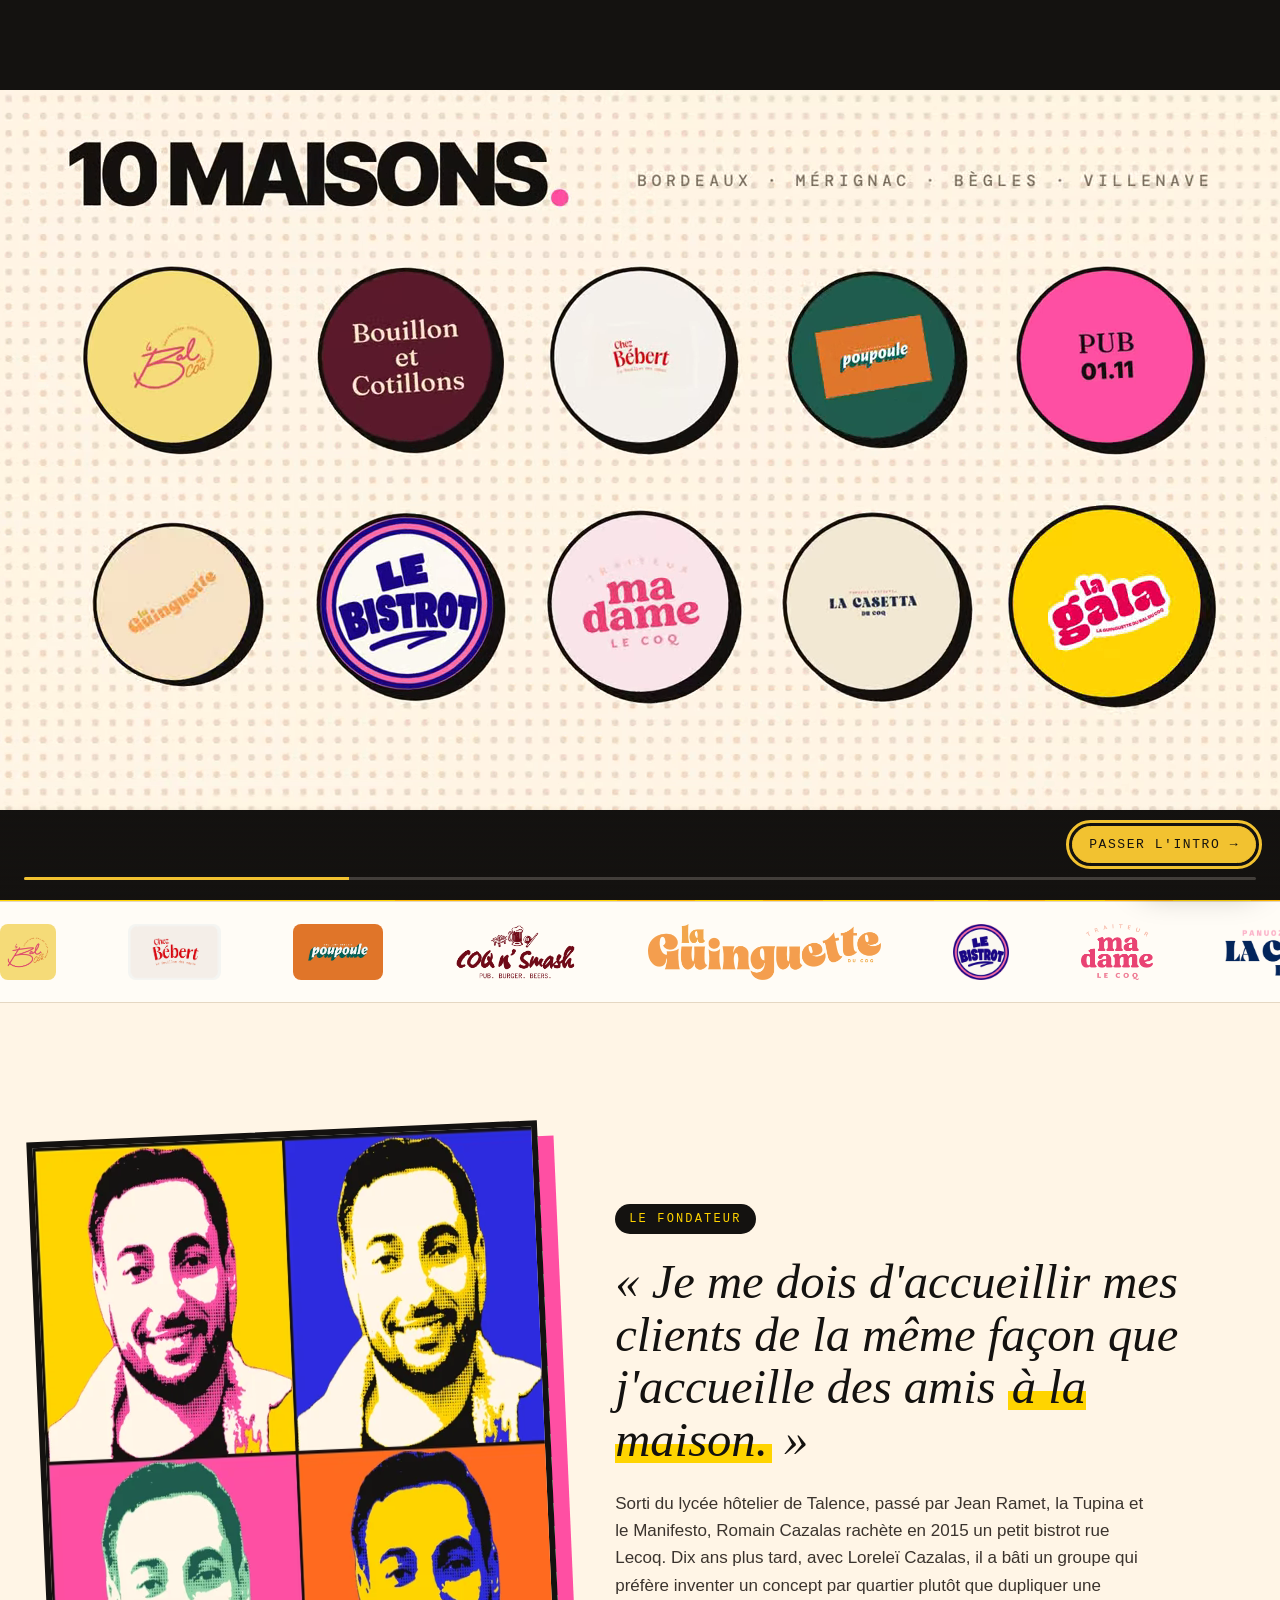
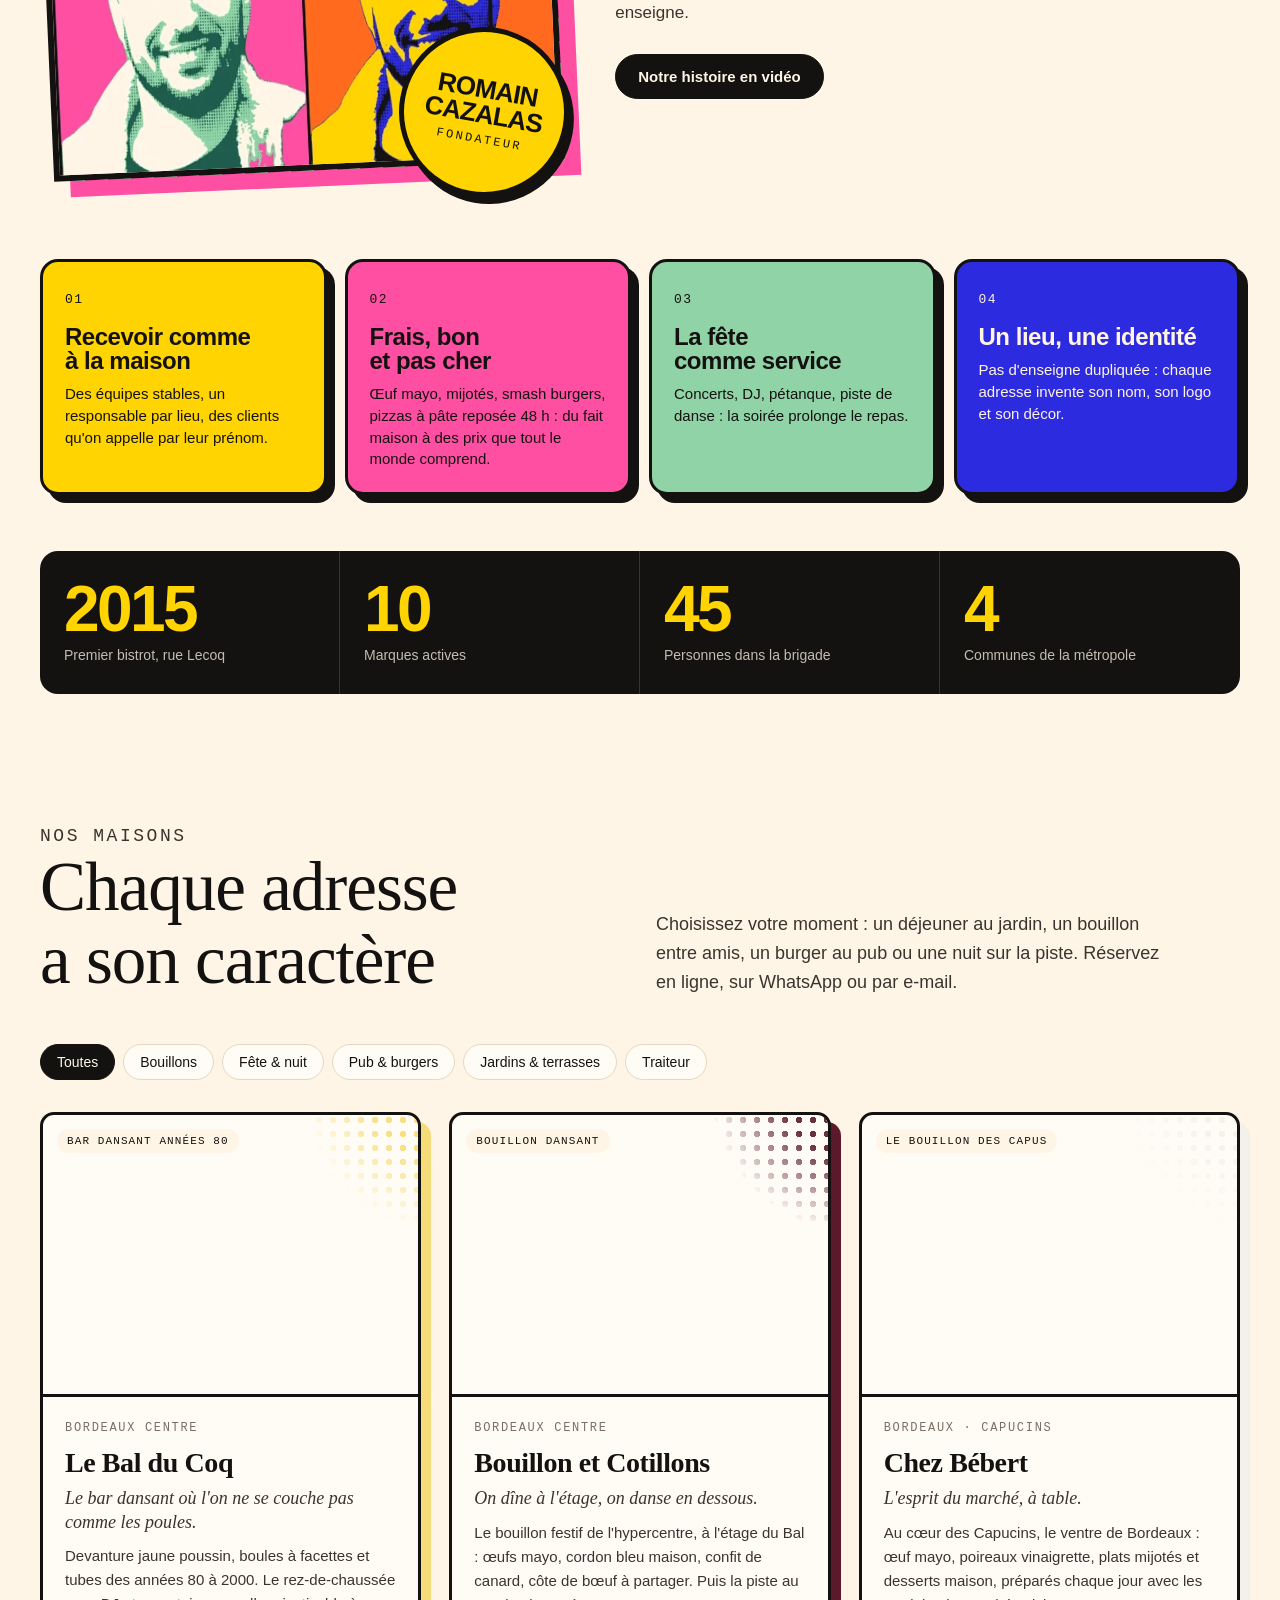
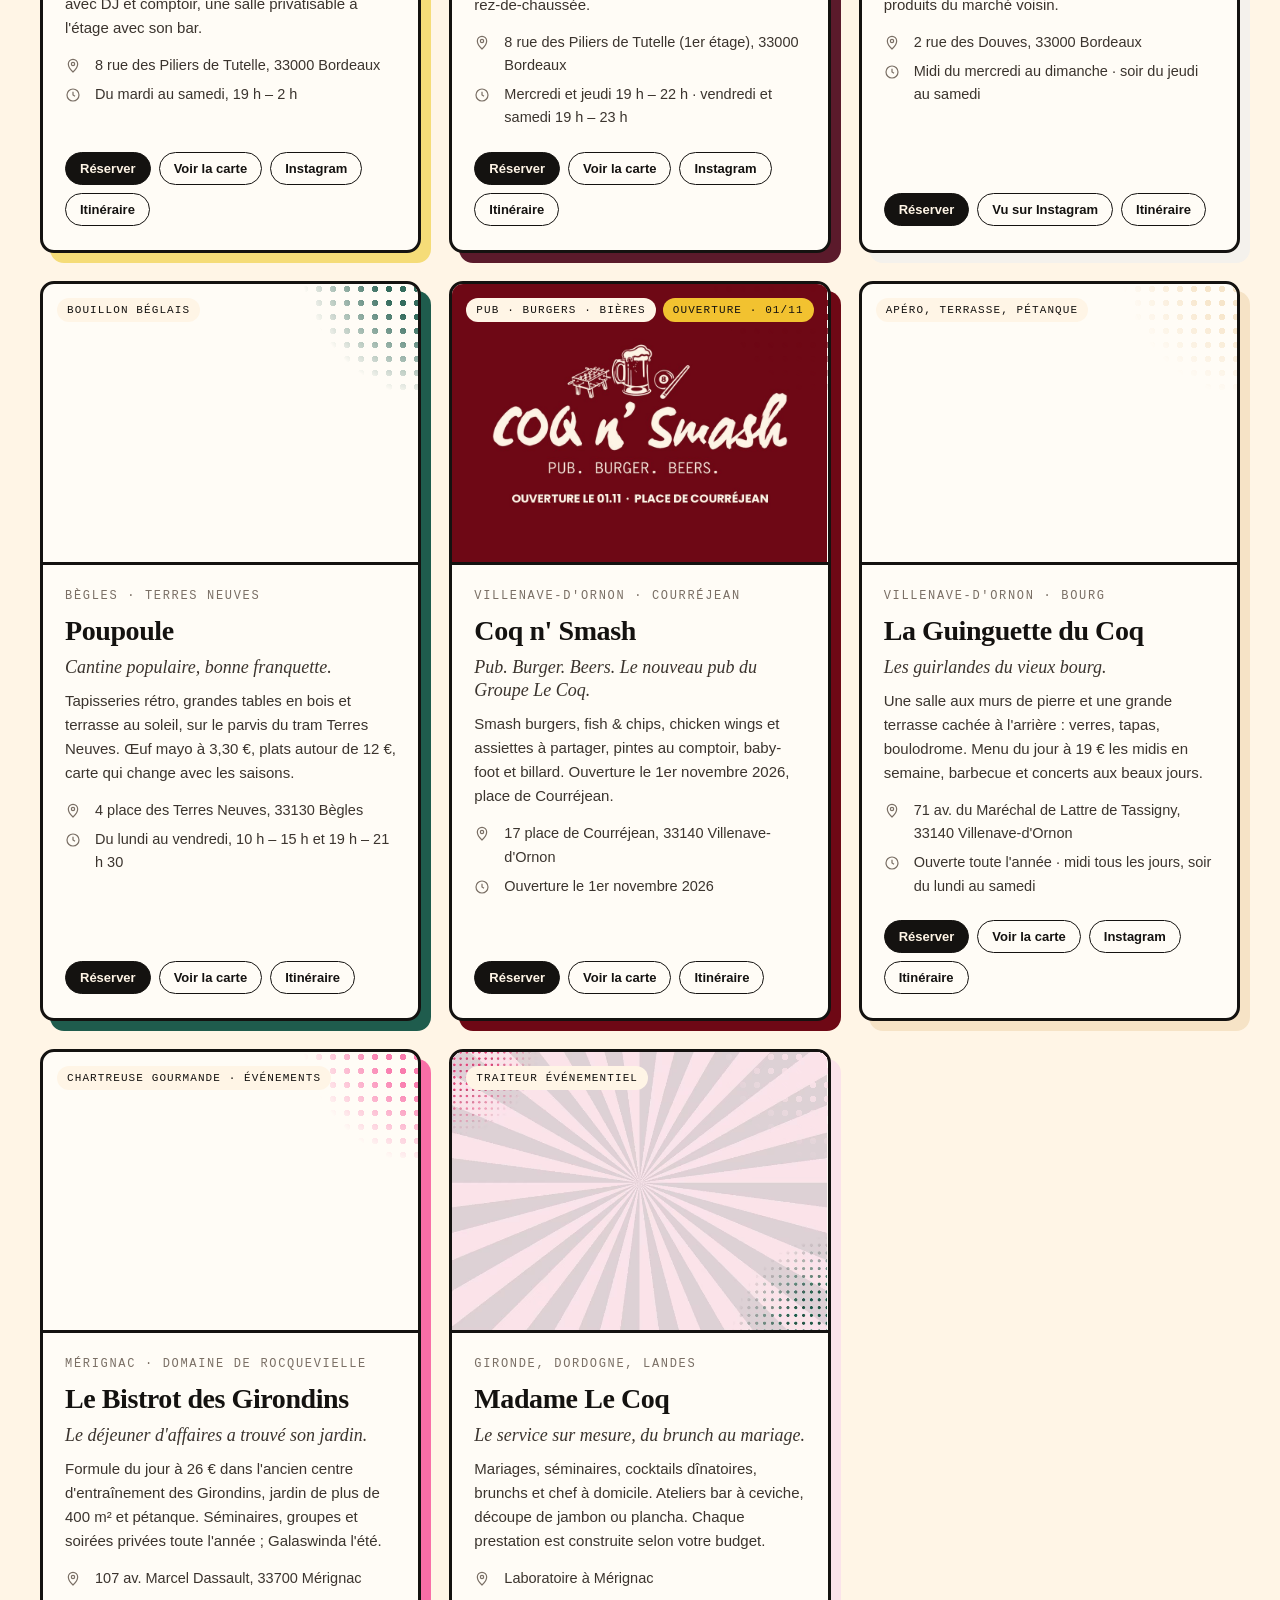
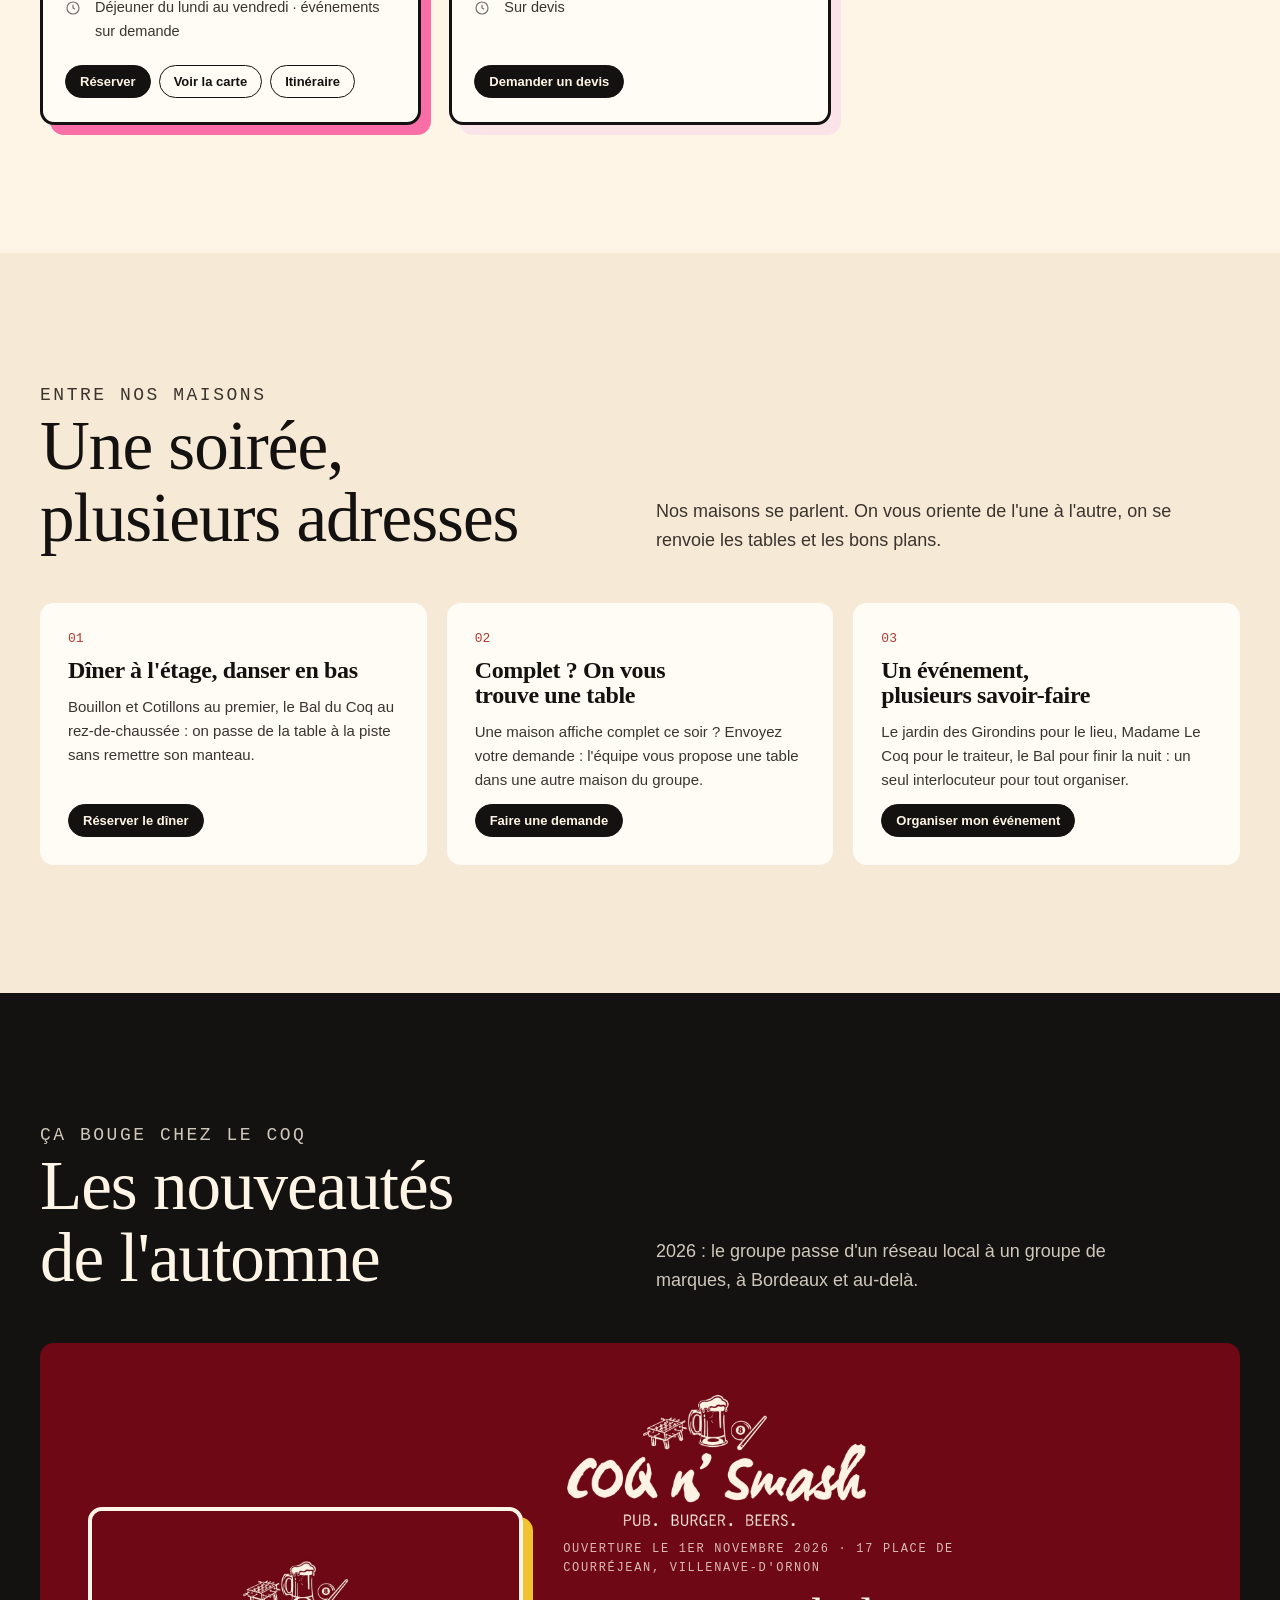
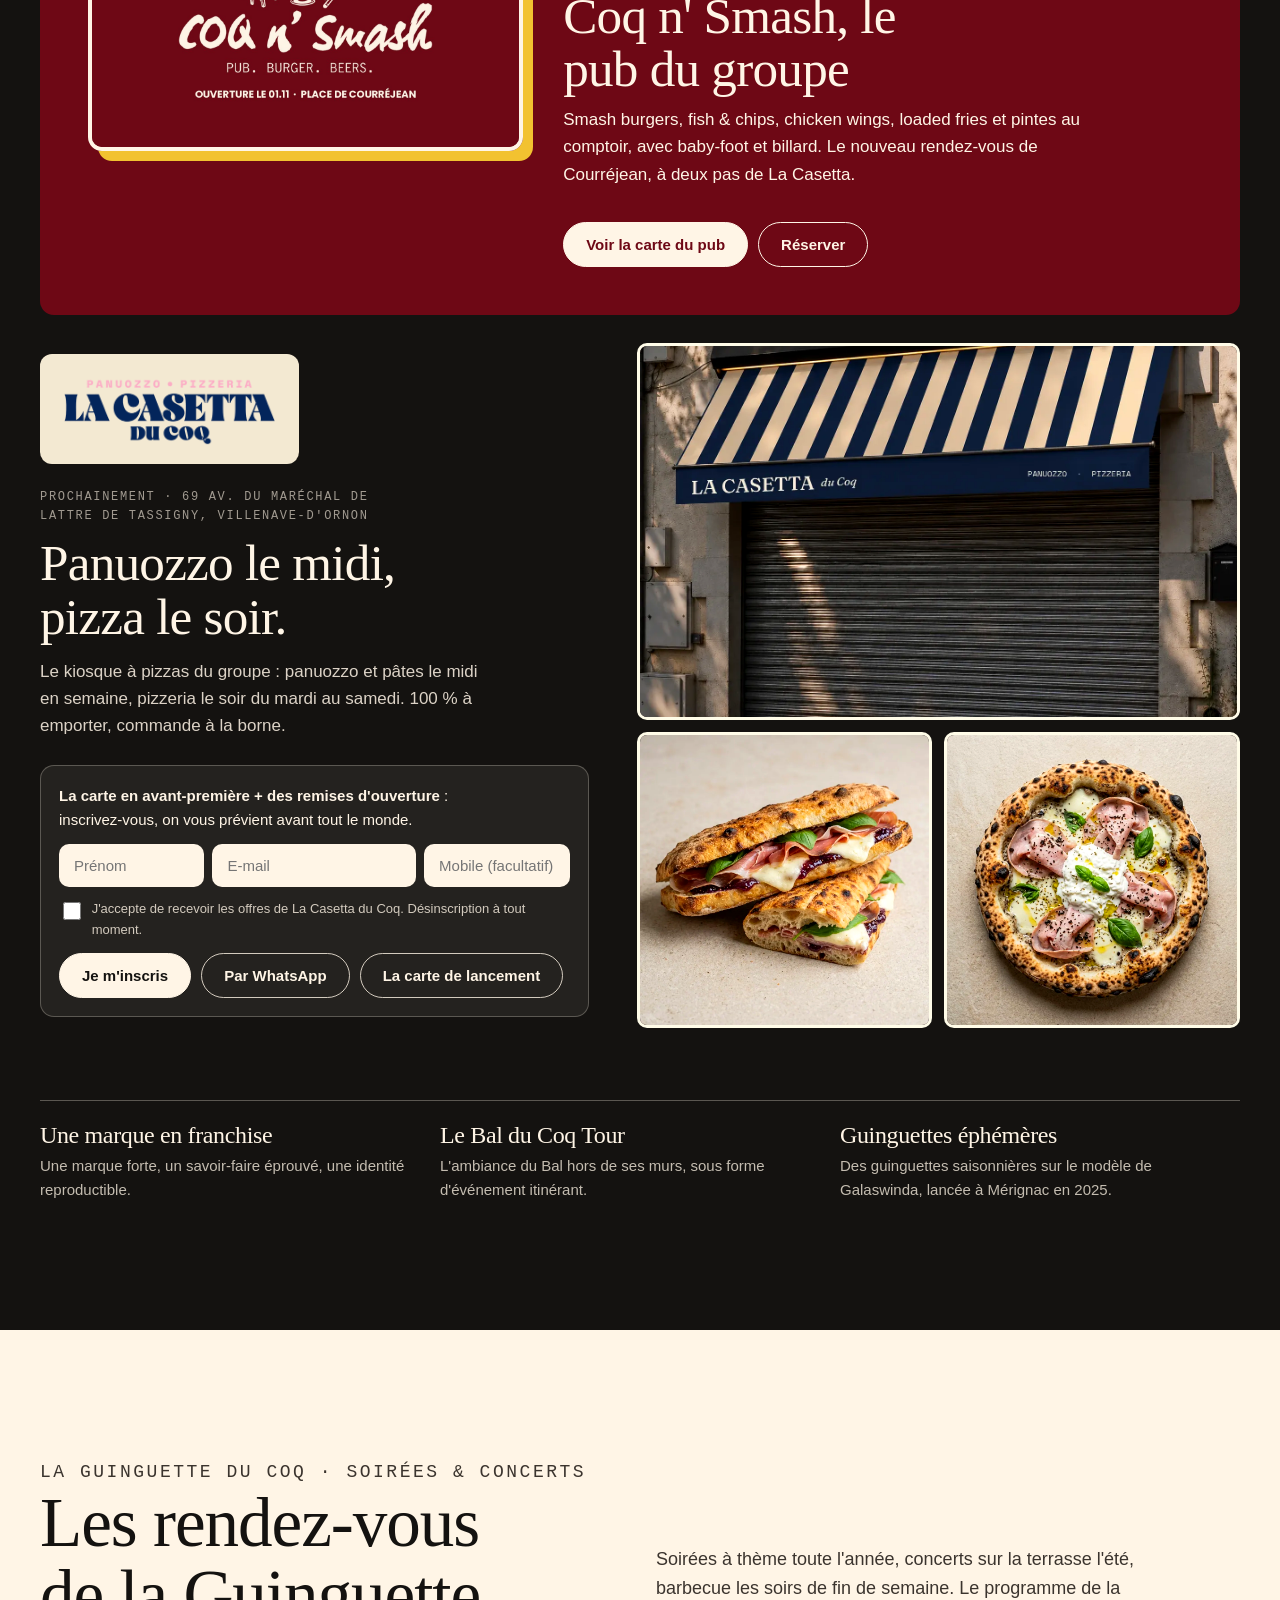
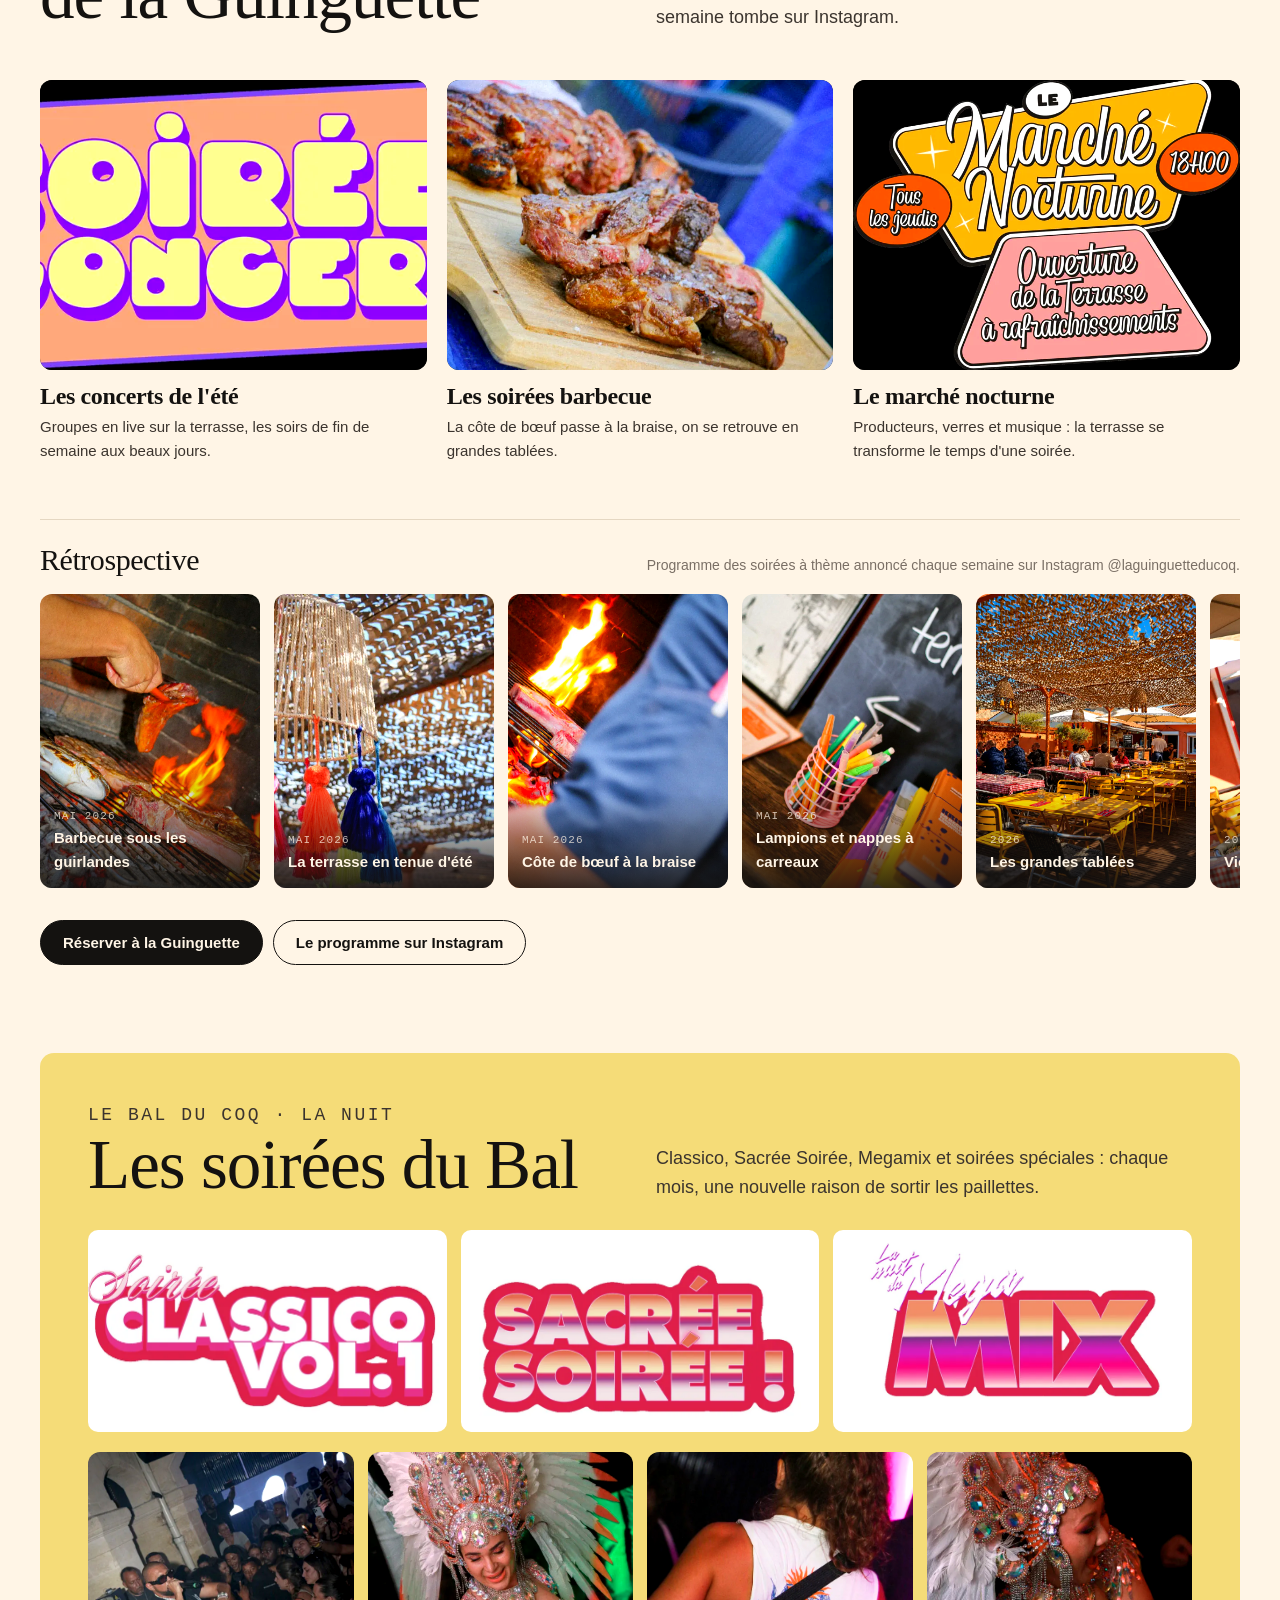
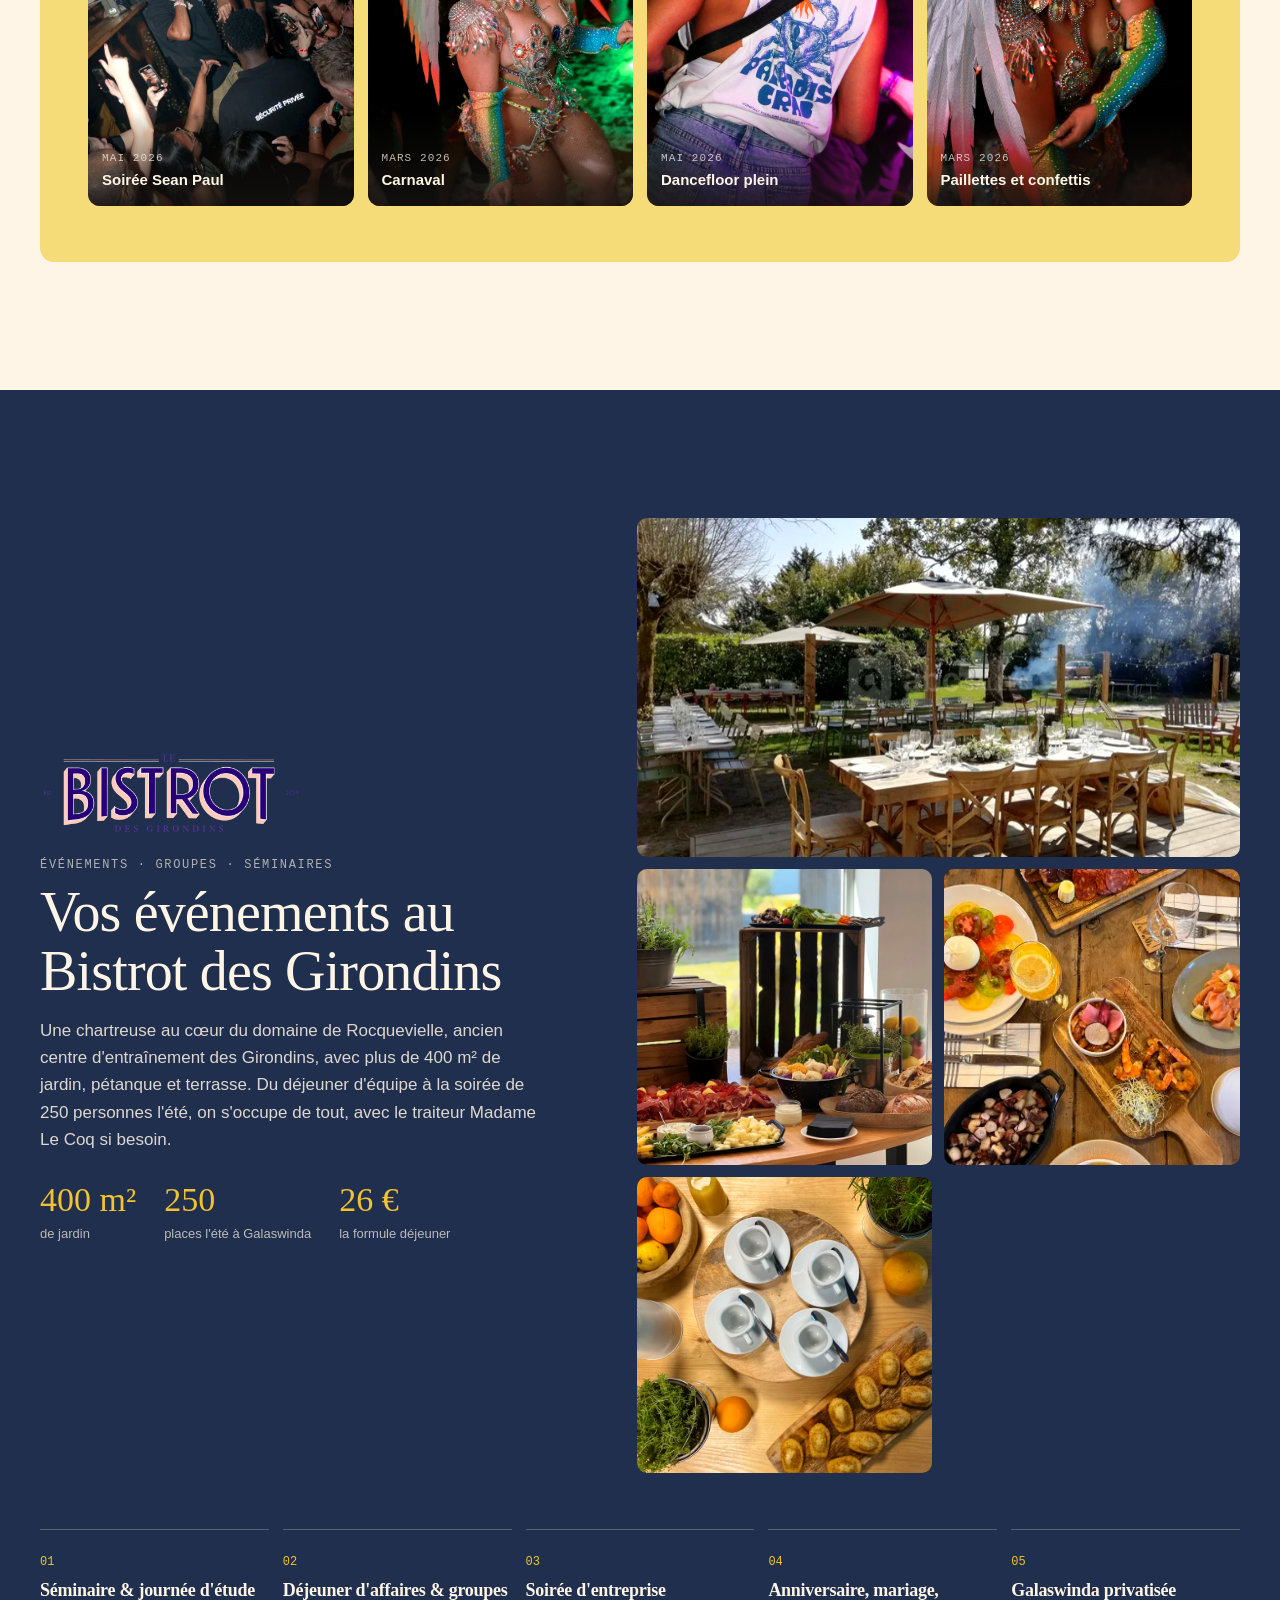
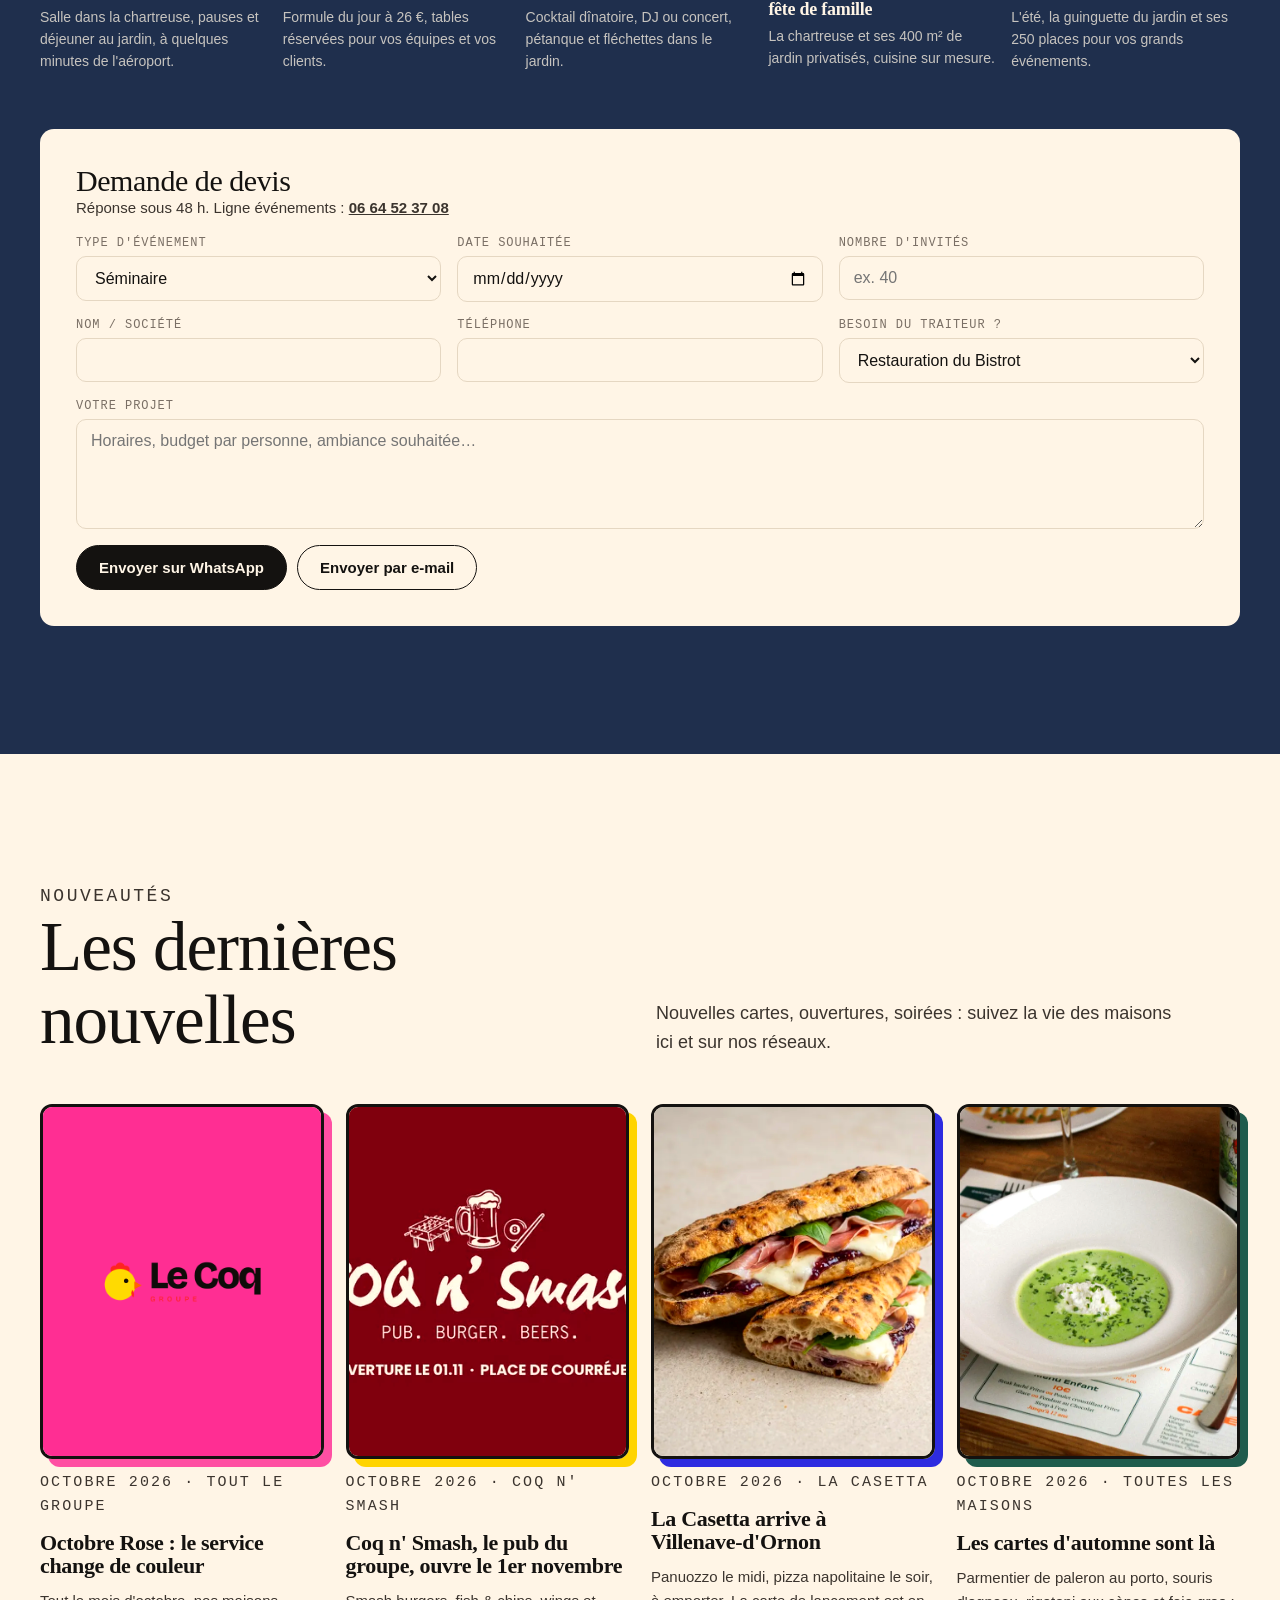
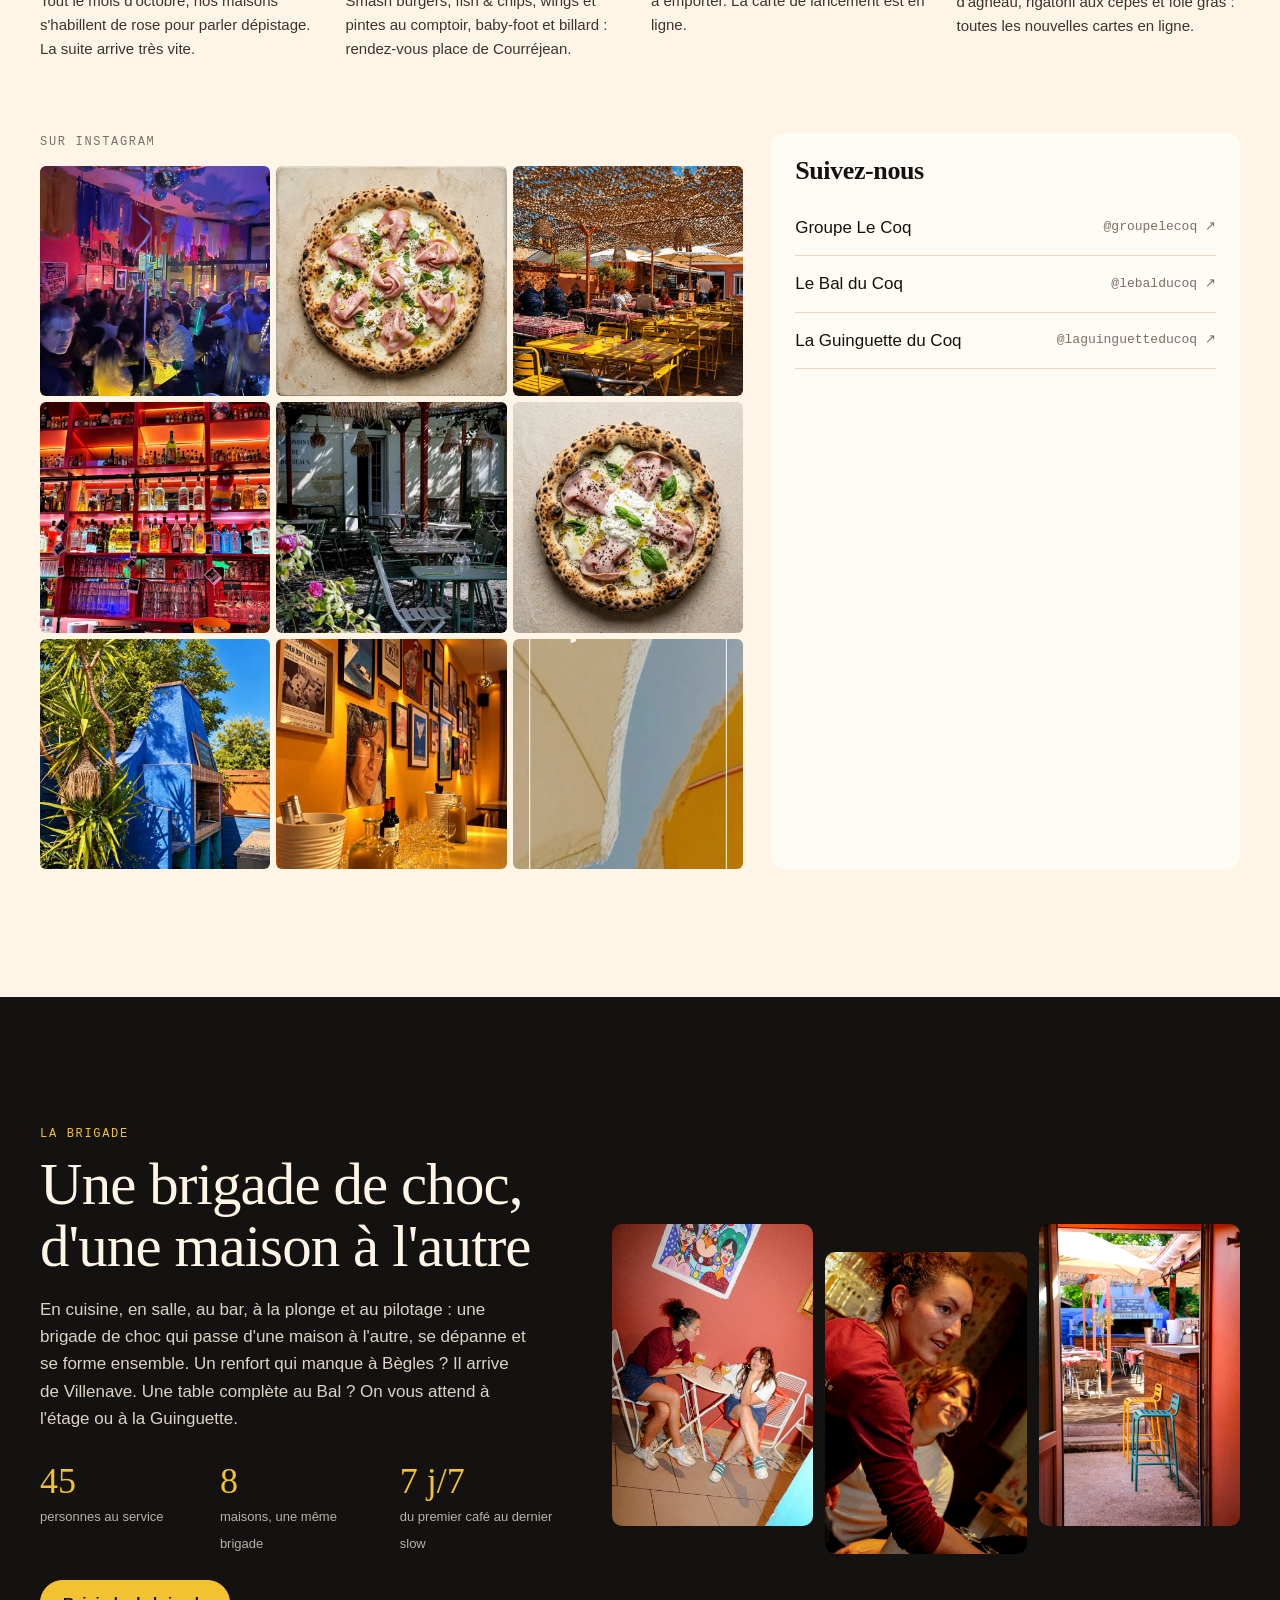
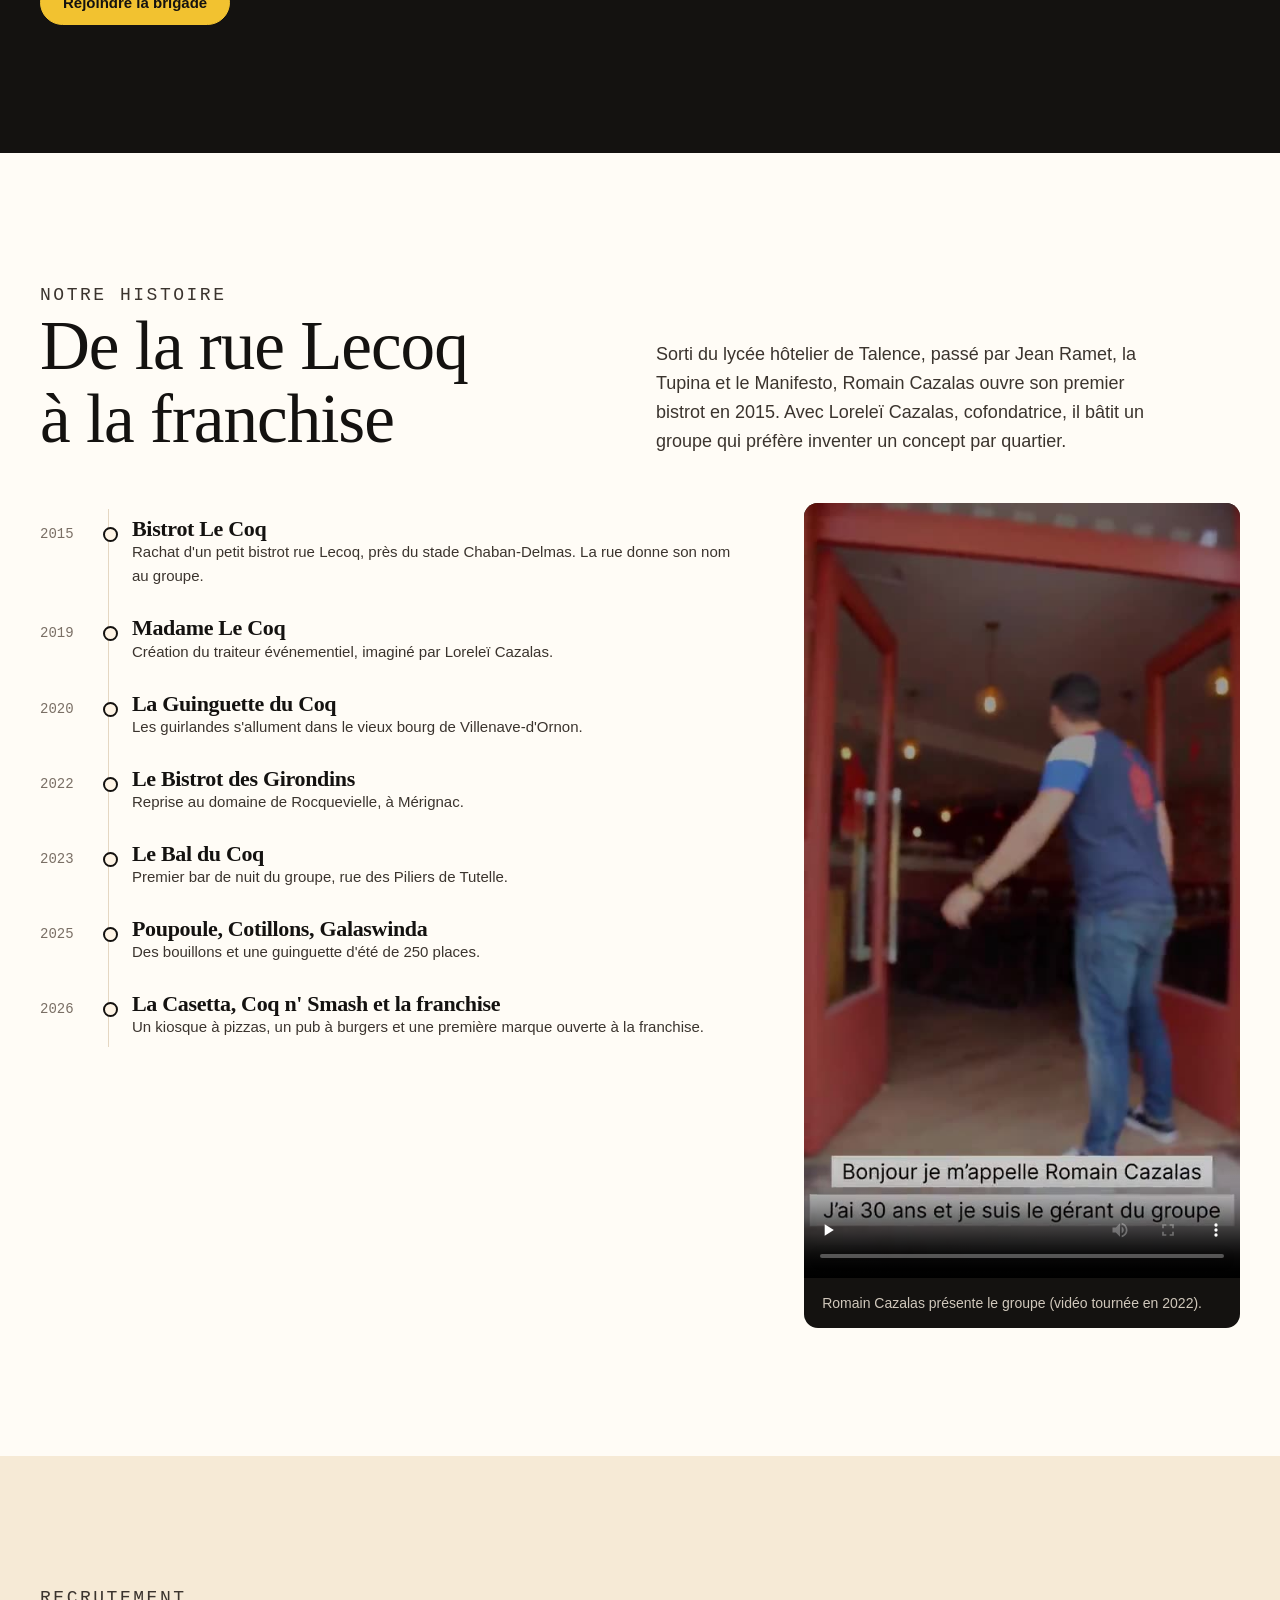
==== commit 89ba1839: "Audit site : Coq n' Smash, logos La Casetta, panuozzo, SEO, sécurité, performance - Remplace la fich" ====
--- a/index.html
+++ b/index.html
@@ -4,16 +4,38 @@
 <meta charset="utf-8">
 <meta name="viewport" content="width=device-width,initial-scale=1,viewport-fit=cover">
 <title>Groupe Le Coq · Restaurants, bouillons, guinguettes, pub et bar dansant à Bordeaux</title>
-<meta name="description" content="Le Bal du Coq, Bouillon et Cotillons, Chez Bébert, Poupoule, Basta, la Guinguette du Coq, le Bistrot des Girondins et Madame Le Coq : un groupe indépendant bordelais depuis 2015. Réservez en ligne, par WhatsApp ou par e-mail.">
+<meta name="description" content="Le Bal du Coq, Bouillon et Cotillons, Chez Bébert, Poupoule, Coq n' Smash, la Guinguette du Coq, le Bistrot des Girondins, La Casetta et Madame Le Coq : un groupe indépendant bordelais depuis 2015. Réservez en ligne, par WhatsApp ou par e-mail.">
+<meta http-equiv="Content-Security-Policy" content="default-src 'self'; script-src 'self' https://w.behold.so; style-src 'self' 'unsafe-inline' https://fonts.googleapis.com; font-src 'self' https://fonts.gstatic.com; img-src 'self' data: https:; media-src 'self'; connect-src 'self' https://formspree.io https://*.behold.so; frame-src https://www.facebook.com; object-src 'none'; base-uri 'self'; form-action 'self'; upgrade-insecure-requests">
+<meta name="referrer" content="strict-origin-when-cross-origin">
+<meta name="theme-color" content="#FFD400">
+<link rel="canonical" href="https://www.groupelecoq.fr/">
+<meta property="og:site_name" content="Groupe Le Coq">
+<meta property="og:locale" content="fr_FR">
 <meta property="og:title" content="Groupe Le Coq · Dix ans de tables à la bordelaise">
 <meta property="og:description" content="Bouillons, guinguettes, bar dansant, pub et traiteur à Bordeaux, Mérignac, Bègles et Villenave-d'Ornon.">
-<meta property="og:image" content="assets/video/hero-poster.jpg">
+<meta property="og:url" content="https://www.groupelecoq.fr/">
+<meta property="og:image" content="https://www.groupelecoq.fr/assets/video/hero-poster.jpg">
+<meta property="og:image:width" content="1280"><meta property="og:image:height" content="720">
 <meta property="og:type" content="website">
+<meta name="twitter:card" content="summary_large_image">
 <link rel="icon" href="assets/logos/lecoq-picto.svg" type="image/svg+xml">
+<link rel="apple-touch-icon" href="assets/logos/lecoq-noir.png">
 <link rel="preconnect" href="https://fonts.googleapis.com"><link rel="preconnect" href="https://fonts.gstatic.com" crossorigin>
 <link rel="stylesheet" href="https://fonts.googleapis.com/css2?family=Fraunces:ital,opsz,wght,SOFT@0,9..144,300..700,0..100;1,9..144,300..700,0..100&family=Familjen+Grotesk:wght@400;500;600;700&family=DM+Mono:wght@400;500&family=Bricolage+Grotesque:opsz,wght@12..96,800&display=swap">
 <link rel="stylesheet" href="assets/style.css">
-<script type="application/ld+json">{"@context":"https://schema.org","@type":"Organization","name":"Groupe Le Coq","foundingDate":"2015","founder":{"@type":"Person","name":"Romain Cazalas"},"areaServed":"Bordeaux","sameAs":["https://www.instagram.com/groupelecoq/"]}</script>
+<link rel="preload" as="image" href="assets/img/bdg-assiette-automne-s.webp" fetchpriority="high">
+<script type="application/ld+json">{"@context":"https://schema.org","@graph":[
+{"@type":"Organization","@id":"https://www.groupelecoq.fr/#org","name":"Groupe Le Coq","url":"https://www.groupelecoq.fr/","logo":"https://www.groupelecoq.fr/assets/logos/lecoq-noir.png","foundingDate":"2015","founder":{"@type":"Person","name":"Romain Cazalas"},"areaServed":"Bordeaux Métropole","sameAs":["https://www.instagram.com/groupelecoq/"]},
+{"@type":"WebSite","@id":"https://www.groupelecoq.fr/#site","url":"https://www.groupelecoq.fr/","name":"Groupe Le Coq","inLanguage":"fr-FR","publisher":{"@id":"https://www.groupelecoq.fr/#org"}},
+{"@type":"BarOrPub","name":"Le Bal du Coq","telephone":"+33557603404","address":{"@type":"PostalAddress","streetAddress":"8 rue des Piliers de Tutelle","postalCode":"33000","addressLocality":"Bordeaux","addressCountry":"FR"},"parentOrganization":{"@id":"https://www.groupelecoq.fr/#org"},"url":"https://www.groupelecoq.fr/#maison-bal","sameAs":["https://www.instagram.com/lebalducoq/"]},
+{"@type":"Restaurant","name":"Bouillon et Cotillons","servesCuisine":"Française","telephone":"+33682920595","address":{"@type":"PostalAddress","streetAddress":"8 rue des Piliers de Tutelle","postalCode":"33000","addressLocality":"Bordeaux","addressCountry":"FR"},"parentOrganization":{"@id":"https://www.groupelecoq.fr/#org"},"hasMenu":"https://www.groupelecoq.fr/cartes.html#cotillons"},
+{"@type":"Restaurant","name":"Chez Bébert","servesCuisine":"Bouillon","telephone":"+33556921078","address":{"@type":"PostalAddress","streetAddress":"2 rue des Douves","postalCode":"33000","addressLocality":"Bordeaux","addressCountry":"FR"},"parentOrganization":{"@id":"https://www.groupelecoq.fr/#org"}},
+{"@type":"Restaurant","name":"Poupoule","servesCuisine":"Bouillon","telephone":"+33778809382","address":{"@type":"PostalAddress","streetAddress":"4 place des Terres Neuves","postalCode":"33130","addressLocality":"Bègles","addressCountry":"FR"},"parentOrganization":{"@id":"https://www.groupelecoq.fr/#org"},"hasMenu":"https://www.groupelecoq.fr/cartes.html#poupoule"},
+{"@type":"BarOrPub","name":"Coq n' Smash","description":"Pub. Burger. Beers. Le pub du Groupe Le Coq, ouverture le 1er novembre 2026.","servesCuisine":["Burgers","Pub"],"telephone":"+33763025976","address":{"@type":"PostalAddress","streetAddress":"17 place de Courréjean","postalCode":"33140","addressLocality":"Villenave-d'Ornon","addressCountry":"FR"},"image":"https://www.groupelecoq.fr/assets/og/coqnsmash.jpg","parentOrganization":{"@id":"https://www.groupelecoq.fr/#org"},"hasMenu":"https://www.groupelecoq.fr/cartes.html#coqnsmash"},
+{"@type":"Restaurant","name":"La Guinguette du Coq","telephone":"+33615755148","address":{"@type":"PostalAddress","streetAddress":"71 av. du Maréchal de Lattre de Tassigny","postalCode":"33140","addressLocality":"Villenave-d'Ornon","addressCountry":"FR"},"parentOrganization":{"@id":"https://www.groupelecoq.fr/#org"},"hasMenu":"https://www.groupelecoq.fr/cartes.html#guinguette","sameAs":["https://www.instagram.com/laguinguetteducoq/"]},
+{"@type":"Restaurant","name":"Le Bistrot des Girondins","telephone":"+33556341875","address":{"@type":"PostalAddress","streetAddress":"107 av. Marcel Dassault","postalCode":"33700","addressLocality":"Mérignac","addressCountry":"FR"},"parentOrganization":{"@id":"https://www.groupelecoq.fr/#org"},"hasMenu":"https://www.groupelecoq.fr/cartes.html#bdg"},
+{"@type":"Restaurant","name":"La Casetta du Coq","description":"Panuozzo et pâtes le midi, pizzeria le soir, 100 % à emporter.","servesCuisine":["Pizza","Italienne"],"address":{"@type":"PostalAddress","streetAddress":"69 av. du Maréchal de Lattre de Tassigny","postalCode":"33140","addressLocality":"Villenave-d'Ornon","addressCountry":"FR"},"image":"https://www.groupelecoq.fr/assets/og/casetta.jpg","parentOrganization":{"@id":"https://www.groupelecoq.fr/#org"},"hasMenu":"https://www.groupelecoq.fr/cartes.html#casetta"}
+]}</script>
 </head>
 <body>
 <a class="sr" href="#maisons">Aller aux maisons</a>
@@ -29,7 +51,7 @@
 
 <header class="top" id="top">
   <div class="wrap">
-    <a class="logo" href="index.html" aria-label="Groupe Le Coq, accueil"><img src="assets/logos/lecoq-noir.png" alt="Groupe Le Coq"></a>
+    <a class="logo" href="index.html" aria-label="Groupe Le Coq, accueil"><img src="assets/logos/lecoq-noir.png" alt="Groupe Le Coq" width="1196" height="340"></a>
     <nav class="nav" id="nav" aria-label="Navigation principale">
       <a href="#maisons">Nos maisons</a>
       <a href="cartes.html">Les cartes</a>
@@ -64,12 +86,12 @@
         </div>
       </div>
       <div class="hp-collage" aria-hidden="true">
-        <div class="hp-cut hp-c1"><img src="assets/img/bdg-assiette-automne-s.webp" alt=""></div>
-        <div class="hp-cut hp-c2"><img src="assets/img/bal-carnaval-2-s.webp" alt=""></div>
-        <div class="hp-cut hp-c3"><img src="assets/img/pou-vert-s.webp" alt=""></div>
-        <div class="hp-st hp-s1" style="background:#F5DC78"><img src="assets/logos/bal.png" alt=""></div>
-        <div class="hp-st hp-s2"><img src="assets/logos/bistrot-rond.png" alt=""></div>
-        <div class="hp-st hp-s3" style="background:#F6E3C6"><img src="assets/logos/guinguette.png" alt=""></div>
+        <div class="hp-cut hp-c1"><img src="assets/img/bdg-assiette-automne-s.webp" alt="" width="720" height="960" fetchpriority="high"></div>
+        <div class="hp-cut hp-c2"><img src="assets/img/bal-carnaval-2-s.webp" alt="" width="720" height="1080"></div>
+        <div class="hp-cut hp-c3"><img src="assets/img/pou-vert-s.webp" alt="" width="387" height="516"></div>
+        <div class="hp-st hp-s1" style="background:#F5DC78"><img src="assets/logos/bal.png" alt="" width="818" height="818"></div>
+        <div class="hp-st hp-s2"><img src="assets/logos/bistrot-rond.png" alt="" width="600" height="600"></div>
+        <div class="hp-st hp-s3" style="background:#F6E3C6"><img src="assets/logos/guinguette.png" alt="" width="900" height="216"></div>
         <div class="hp-st hp-s4"><b>PUB</b><small>01.11</small></div>
       </div>
     </div>
@@ -98,7 +120,7 @@
     <div class="wrap">
       <div class="fd-grid">
         <figure class="fd-portrait reveal">
-          <img src="assets/img/romain-pop-s.webp" srcset="assets/img/romain-pop-s.webp 640w, assets/img/romain-pop.webp 1200w" sizes="(max-width:820px) 90vw, 520px" alt="Portrait pop art de Romain Cazalas, fondateur du Groupe Le Coq" loading="lazy">
+          <img src="assets/img/romain-pop-s.webp" srcset="assets/img/romain-pop-s.webp 640w, assets/img/romain-pop.webp 1200w" sizes="(max-width:820px) 90vw, 520px" alt="Portrait pop art de Romain Cazalas, fondateur du Groupe Le Coq" width="640" height="640" loading="lazy" decoding="async">
           <figcaption class="fd-sticker"><b>Romain Cazalas</b><span>Fondateur</span></figcaption>
         </figure>
         <div class="fd-txt reveal">
@@ -159,16 +181,17 @@
       </div>
       <div class="duo">
         <article class="nouv pub">
-          <div class="pub-vid"><video data-auto muted loop playsinline preload="none" poster="assets/video/basta-teaser-poster.jpg" aria-label="Teaser Basta devient un pub"><source src="assets/video/basta-teaser.webm" type="video/webm"><source src="assets/video/basta-teaser.mp4" type="video/mp4"></video></div>
-          <p class="label">Réouverture le 1er novembre 2026 · place de Courréjean</p>
-          <h3>Basta devient un pub</h3>
-          <p>Smash burgers, fish &amp; chips, chicken wings, loaded fries et pintes au comptoir. La place de Courréjean change de dynamique ; la pizza continue juste à côté, à La Casetta.</p>
-          <div class="row"><a class="btn blanc" href="cartes.html#basta">Voir la carte du pub</a><button class="btn contour-blanc" type="button" data-resa="basta">Réserver</button></div>
+          <div class="pub-vid"><video data-auto muted loop playsinline preload="none" poster="assets/video/coqnsmash-teaser-poster.jpg" aria-label="Teaser Coq n' Smash, le pub du Groupe Le Coq"><source src="assets/video/coqnsmash-teaser.mp4" type="video/mp4"></video></div>
+          <img class="lg-pub" src="assets/logos/coqnsmash-blanc.png" alt="Coq n' Smash · Pub. Burger. Beers." width="900" height="408" loading="lazy">
+          <p class="label">Ouverture le 1er novembre 2026 · 17 place de Courréjean, Villenave-d'Ornon</p>
+          <h3>Coq n' Smash, le pub du groupe</h3>
+          <p>Smash burgers, fish &amp; chips, chicken wings, loaded fries et pintes au comptoir, avec baby-foot et billard. Le nouveau rendez-vous de Courréjean, à deux pas de La Casetta.</p>
+          <div class="row"><a class="btn blanc" href="cartes.html#coqnsmash">Voir la carte du pub</a><button class="btn contour-blanc" type="button" data-resa="coqnsmash">Réserver</button></div>
         </article>
         <div id="feature"></div>
       </div>
       <div class="projets">
-        <div><h4>Basta en franchise</h4><p>Une marque forte, un savoir-faire éprouvé, une identité reproductible.</p></div>
+        <div><h4>Une marque en franchise</h4><p>Une marque forte, un savoir-faire éprouvé, une identité reproductible.</p></div>
         <div><h4>Le Bal du Coq Tour</h4><p>L'ambiance du Bal hors de ses murs, sous forme d'événement itinérant.</p></div>
         <div><h4>Guinguettes éphémères</h4><p>Des guinguettes saisonnières sur le modèle de Galaswinda, lancée à Mérignac en 2025.</p></div>
       </div>
@@ -203,7 +226,7 @@
     <div class="wrap">
       <div class="ev-hero">
         <div class="ev-txt">
-          <img class="lg" src="assets/logos/bdg.png" alt="Le Bistrot des Girondins">
+          <img class="lg" src="assets/logos/bdg.png" alt="Le Bistrot des Girondins" width="900" height="310" loading="lazy">
           <p class="label">Événements · groupes · séminaires</p>
           <h2>Vos événements au Bistrot des Girondins</h2>
           <p>Une chartreuse au cœur du domaine de Rocquevielle, ancien centre d'entraînement des Girondins, avec plus de 400 m² de jardin, pétanque et terrasse. Du déjeuner d'équipe à la soirée de 250 personnes l'été, on s'occupe de tout, avec le traiteur Madame Le Coq si besoin.</p>
@@ -279,8 +302,8 @@
           <li><span class="an">2020</span><div><h4>La Guinguette du Coq</h4><p>Les guirlandes s'allument dans le vieux bourg de Villenave-d'Ornon.</p></div></li>
           <li><span class="an">2022</span><div><h4>Le Bistrot des Girondins</h4><p>Reprise au domaine de Rocquevielle, à Mérignac.</p></div></li>
           <li><span class="an">2023</span><div><h4>Le Bal du Coq</h4><p>Premier bar de nuit du groupe, rue des Piliers de Tutelle.</p></div></li>
-          <li><span class="an">2025</span><div><h4>Poupoule, Cotillons, Galaswinda, Basta</h4><p>Des bouillons, une guinguette d'été de 250 places et une trattoria italo-disco.</p></div></li>
-          <li><span class="an">2026</span><div><h4>La Casetta, Basta pub et la franchise</h4><p>Un kiosque à pizzas, Basta qui passe en pub et une première marque ouverte à la franchise.</p></div></li>
+          <li><span class="an">2025</span><div><h4>Poupoule, Cotillons, Galaswinda</h4><p>Des bouillons et une guinguette d'été de 250 places.</p></div></li>
+          <li><span class="an">2026</span><div><h4>La Casetta, Coq n' Smash et la franchise</h4><p>Un kiosque à pizzas, un pub à burgers et une première marque ouverte à la franchise.</p></div></li>
         </ol>
         <figure class="video-portrait" style="margin:0">
           <video controls preload="none" playsinline poster="assets/video/histoire-poster.jpg"><source src="assets/video/histoire.mp4" type="video/mp4"></video>
@@ -327,7 +350,7 @@
       <div class="presse">
         <div>
           <a class="dp" href="assets/docs/dossier-de-presse-2026.pdf" target="_blank" rel="noopener">
-            <img src="assets/img/dp-cover.webp" alt="Couverture du dossier de presse 2026">
+            <img src="assets/img/dp-cover.webp" alt="Couverture du dossier de presse 2026" width="585" height="414" loading="lazy">
             <div><p class="label">PDF · 19 pages · 2,4 Mo</p><h3>Dossier de presse 2026</h3><p style="color:var(--encre-2);margin-top:6px">Le groupe, le fondateur, les maisons, la revue de presse et les perspectives.</p></div>
           </a>
           <div class="com" id="com"></div>
@@ -342,9 +365,9 @@
 <footer class="pied">
   <div class="wrap">
     <div class="grille">
-      <div><img class="lg" src="assets/logos/lecoq-blanc.png" alt="Groupe Le Coq"><p style="margin-top:16px;color:rgba(255,245,230,.7);font-size:15px;max-width:30ch">Un groupe indépendant bordelais, une dizaine de maisons, une seule façon de recevoir.</p></div>
+      <div><img class="lg" src="assets/logos/lecoq-blanc.png" alt="Groupe Le Coq" width="1196" height="340" loading="lazy"><p style="margin-top:16px;color:rgba(255,245,230,.7);font-size:15px;max-width:30ch">Un groupe indépendant bordelais, une dizaine de maisons, une seule façon de recevoir.</p></div>
       <div><h4>Les maisons</h4><ul id="pied-maisons"></ul></div>
-      <div><h4>Le groupe</h4><ul><li><a href="cartes.html">Les cartes du moment</a></li><li><a href="galerie.html">Galerie pop</a></li><li><a href="#evenements">Événements & séminaires</a></li><li><a href="#brigade">La brigade</a></li><li><a href="#recrutement">Recrutement</a></li><li><a href="assets/docs/dossier-de-presse-2026.pdf">Dossier de presse</a></li></ul></div>
+      <div><h4>Le groupe</h4><ul><li><a href="cartes.html">Les cartes du moment</a></li><li><a href="galerie.html">Galerie pop</a></li><li><a href="#evenements">Événements & séminaires</a></li><li><a href="#brigade">La brigade</a></li><li><a href="#recrutement">Recrutement</a></li><li><a href="assets/docs/dossier-de-presse-2026.pdf" target="_blank" rel="noopener">Dossier de presse</a></li></ul></div>
       <div><h4>Suivre</h4><ul id="pied-reseaux"></ul><h4 style="margin-top:24px">Équipes</h4><ul><li><a id="espace-equipes" href="#">Espace équipes (HACCP, entraide)</a></li></ul></div>
     </div>
     <div class="bas"><span>© <span id="annee">2026</span> Groupe Le Coq · <a href="mentions-legales.html">Mentions légales</a></span><span>L'abus d'alcool est dangereux pour la santé, à consommer avec modération.</span></div>
@@ -358,8 +381,8 @@
   <div class="liste" id="resa-liste"></div>
 </dialog>
 
-<script src="assets/contenu.js"></script>
-<script src="assets/main.js"></script>
-<script src="assets/resa.js"></script>
+<script src="assets/contenu.js" defer></script>
+<script src="assets/main.js" defer></script>
+<script src="assets/resa.js" defer></script>
 </body>
 </html>
--- a/assets/style.css
+++ b/assets/style.css
@@ -276,16 +276,17 @@
 .new .img-logo{width:100%;height:100%;display:grid;place-items:center;padding:18%}
 .new .img-logo img{object-fit:contain;width:100%;height:auto}
 
-/* Bientôt : Basta pub */
+/* Bientôt : Coq n' Smash, le pub du groupe */
 .duo{display:grid;gap:28px}
-.nouv.pub{background:#EA8FA0;color:#1B1416;border-radius:var(--r);padding:clamp(24px,4vw,48px);display:grid;grid-template-columns:auto 1fr;gap:8px 40px;align-items:center}
-.nouv.pub .lg{grid-row:span 4;width:clamp(120px,16vw,200px);height:auto}
-.nouv.pub .label{color:rgba(27,20,22,.7)}
+.nouv.pub{background:#6E0815;color:#FFF5E6;border-radius:var(--r);padding:clamp(24px,4vw,48px);display:grid;grid-template-columns:auto 1fr;gap:10px 40px;align-items:center}
+.nouv.pub .pub-vid{grid-row:span 5;border-color:#FFF5E6;box-shadow:10px 10px 0 #F2C230}
+.nouv.pub .lg-pub{width:clamp(200px,24vw,320px);height:auto}
+.nouv.pub .label{color:rgba(255,245,230,.75)}
 .nouv.pub h3{font-size:clamp(32px,4vw,52px);font-weight:500}
 .nouv.pub p{max-width:56ch}
-.nouv.pub .btn.blanc{background:#1B1416;border-color:#1B1416;color:#FFF5E6}
-.nouv.pub .btn.contour-blanc{border-color:#1B1416;color:#1B1416}
-@media (max-width:700px){.nouv.pub{grid-template-columns:1fr}.nouv.pub .lg{grid-row:auto}}
+.nouv.pub .btn.blanc{background:#FFF5E6;border-color:#FFF5E6;color:#6E0815}
+.nouv.pub .btn.contour-blanc{border-color:#FFF5E6;color:#FFF5E6;background:transparent}
+@media (max-width:700px){.nouv.pub{grid-template-columns:1fr}.nouv.pub .pub-vid{grid-row:auto}}
 
 /* Entre nos maisons */
 .passerelles{background:var(--creme-2)}
